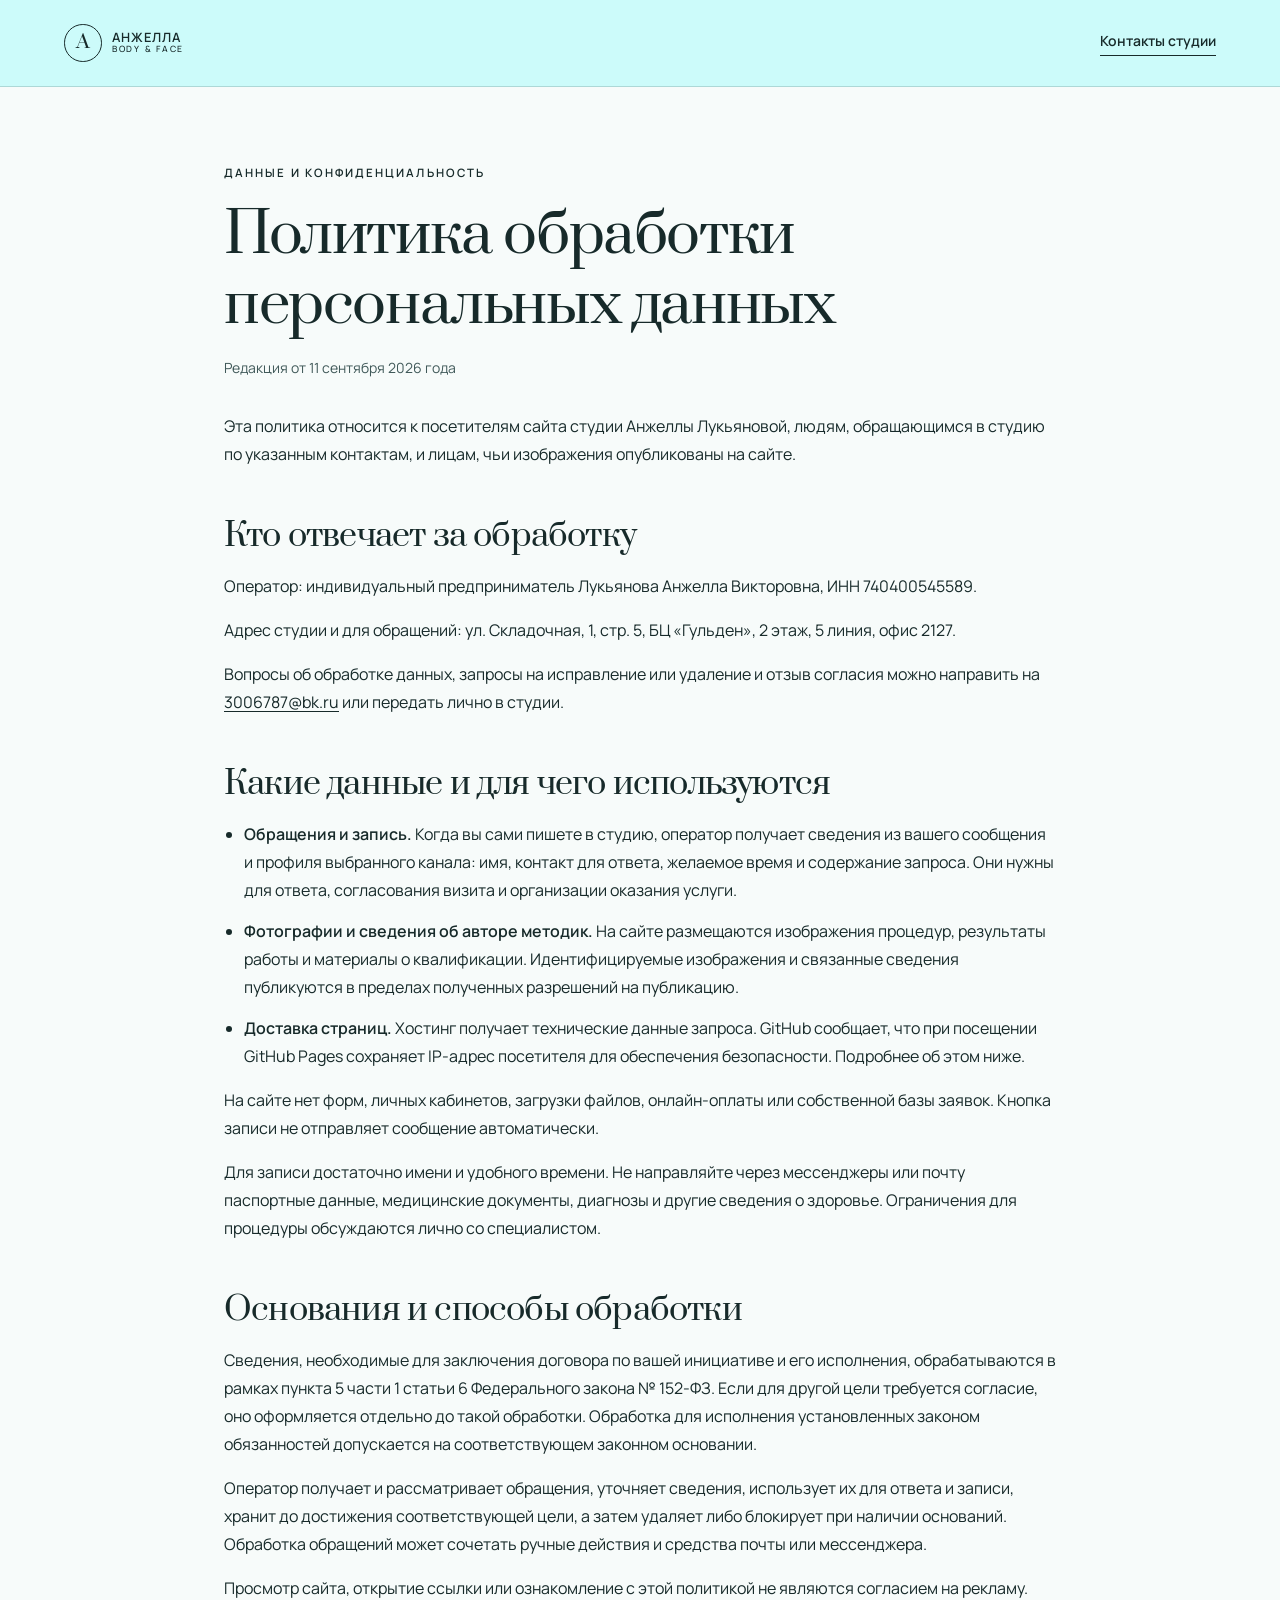
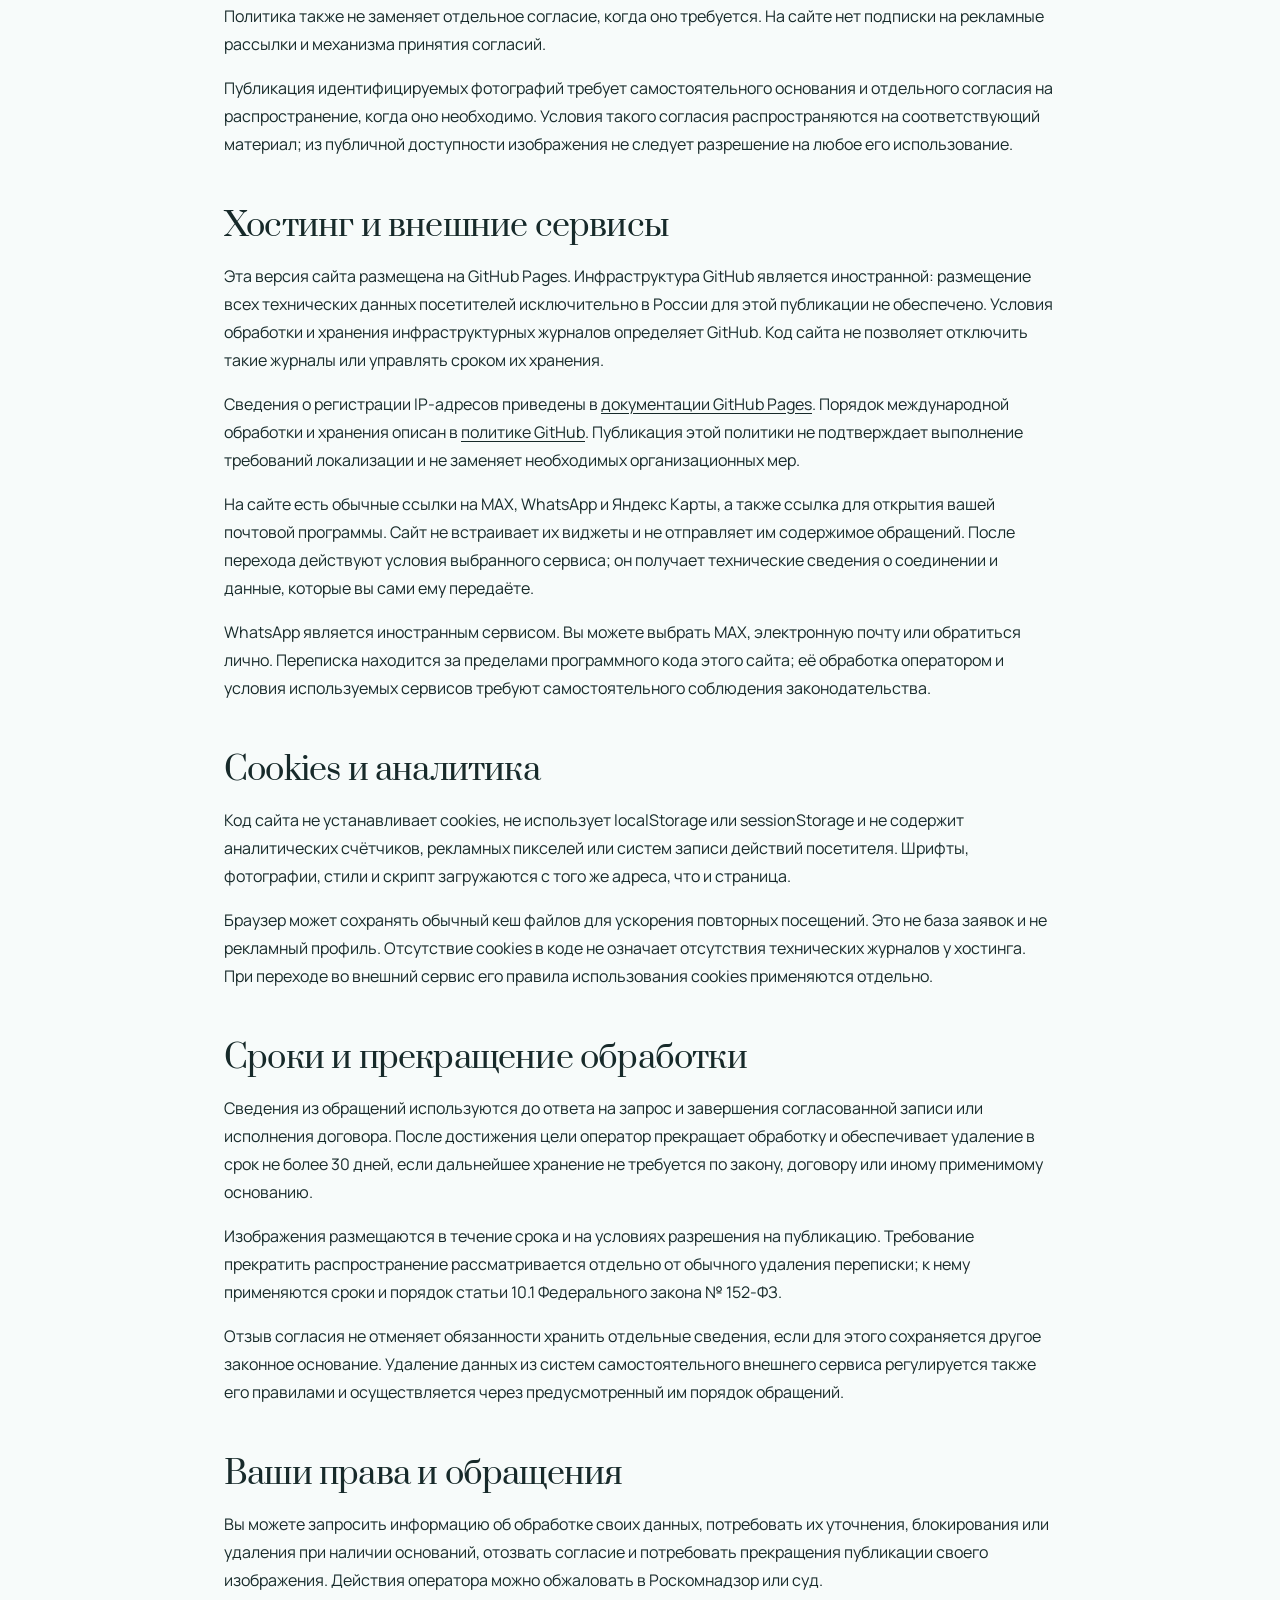
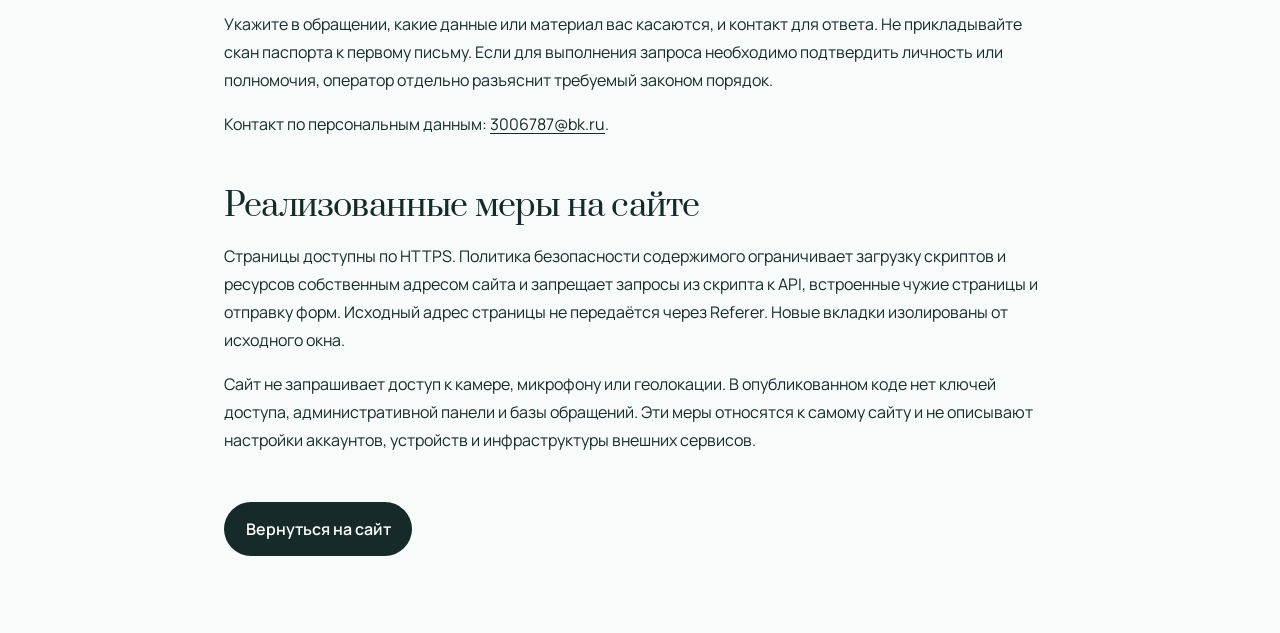
==== privacy.html @ 259fd257 "Add MAX booking, privacy policy, CSP and local WOFF2 fonts" ====
<!doctype html>
<html lang="ru">
<head>
  <meta charset="utf-8">
  <meta http-equiv="Content-Security-Policy" content="default-src 'none'; script-src 'none'; style-src 'self'; img-src 'self'; font-src 'self'; connect-src 'none'; frame-src 'none'; object-src 'none'; base-uri 'none'; form-action 'none'; worker-src 'none'; manifest-src 'none'; upgrade-insecure-requests">
  <meta name="referrer" content="no-referrer">
  <meta http-equiv="x-dns-prefetch-control" content="off">
  <meta name="viewport" content="width=device-width, initial-scale=1">
  <meta name="description" content="Политика обработки персональных данных посетителей сайта студии Анжеллы Лукьяновой: обращения, внешние сервисы и права посетителей.">
  <meta name="theme-color" content="#CCFBFA">
  <title>Политика обработки персональных данных | Анжелла Лукьянова</title>
  <link rel="stylesheet" href="assets/styles.css?v=20260911-privacy">
</head>
<body class="legal-page">
  <a class="skip-link" href="#privacy-content">Перейти к содержанию</a>
  <header class="legal-header">
    <a class="brand" href="index.html" aria-label="На главную страницу студии"><span class="brand-mark">A</span><span class="brand-copy">Анжелла<br><small>body &amp; face</small></span></a>
    <a class="text-link" href="index.html#contacts">Контакты студии</a>
  </header>
  <main class="legal-main" id="privacy-content">
    <p class="eyebrow">Данные и конфиденциальность</p>
    <h1>Политика обработки персональных данных</h1>
    <p class="legal-date">Редакция от 11 сентября 2026 года</p>
    <p>Эта политика относится к посетителям сайта студии Анжеллы Лукьяновой, людям, обращающимся в студию по указанным контактам, и лицам, чьи изображения опубликованы на сайте.</p>

    <section aria-labelledby="operator-title">
      <h2 id="operator-title">Кто отвечает за обработку</h2>
      <p>Оператор: индивидуальный предприниматель Лукьянова Анжелла Викторовна, ИНН 740400545589.</p>
      <p>Адрес студии и для обращений: ул. Складочная, 1, стр. 5, БЦ «Гульден», 2 этаж, 5 линия, офис 2127.</p>
      <p>Вопросы об обработке данных, запросы на исправление или удаление и отзыв согласия можно направить на <a href="mailto:3006787@bk.ru">3006787@bk.ru</a> или передать лично в студии.</p>
    </section>

    <section aria-labelledby="data-title">
      <h2 id="data-title">Какие данные и для чего используются</h2>
      <ul>
        <li><strong>Обращения и запись.</strong> Когда вы сами пишете в студию, оператор получает сведения из вашего сообщения и профиля выбранного канала: имя, контакт для ответа, желаемое время и содержание запроса. Они нужны для ответа, согласования визита и организации оказания услуги.</li>
        <li><strong>Фотографии и сведения об авторе методик.</strong> На сайте размещаются изображения процедур, результаты работы и материалы о квалификации. Идентифицируемые изображения и связанные сведения публикуются в пределах полученных разрешений на публикацию.</li>
        <li><strong>Доставка страниц.</strong> Хостинг получает технические данные запроса. GitHub сообщает, что при посещении GitHub Pages сохраняет IP-адрес посетителя для обеспечения безопасности. Подробнее об этом ниже.</li>
      </ul>
      <p>На сайте нет форм, личных кабинетов, загрузки файлов, онлайн-оплаты или собственной базы заявок. Кнопка записи не отправляет сообщение автоматически.</p>
      <p>Для записи достаточно имени и удобного времени. Не направляйте через мессенджеры или почту паспортные данные, медицинские документы, диагнозы и другие сведения о здоровье. Ограничения для процедуры обсуждаются лично со специалистом.</p>
    </section>

    <section aria-labelledby="grounds-title">
      <h2 id="grounds-title">Основания и способы обработки</h2>
      <p>Сведения, необходимые для заключения договора по вашей инициативе и его исполнения, обрабатываются в рамках пункта 5 части 1 статьи 6 Федерального закона № 152-ФЗ. Если для другой цели требуется согласие, оно оформляется отдельно до такой обработки. Обработка для исполнения установленных законом обязанностей допускается на соответствующем законном основании.</p>
      <p>Оператор получает и рассматривает обращения, уточняет сведения, использует их для ответа и записи, хранит до достижения соответствующей цели, а затем удаляет либо блокирует при наличии оснований. Обработка обращений может сочетать ручные действия и средства почты или мессенджера.</p>
      <p>Просмотр сайта, открытие ссылки или ознакомление с этой политикой не являются согласием на рекламу. Политика также не заменяет отдельное согласие, когда оно требуется. На сайте нет подписки на рекламные рассылки и механизма принятия согласий.</p>
      <p>Публикация идентифицируемых фотографий требует самостоятельного основания и отдельного согласия на распространение, когда оно необходимо. Условия такого согласия распространяются на соответствующий материал; из публичной доступности изображения не следует разрешение на любое его использование.</p>
    </section>

    <section aria-labelledby="external-title">
      <h2 id="external-title">Хостинг и внешние сервисы</h2>
      <p>Эта версия сайта размещена на GitHub Pages. Инфраструктура GitHub является иностранной: размещение всех технических данных посетителей исключительно в России для этой публикации не обеспечено. Условия обработки и хранения инфраструктурных журналов определяет GitHub. Код сайта не позволяет отключить такие журналы или управлять сроком их хранения.</p>
      <p>Сведения о регистрации IP-адресов приведены в <a href="https://docs.github.com/en/pages/getting-started-with-github-pages/what-is-github-pages#data-collection" target="_blank" rel="noopener noreferrer">документации GitHub Pages</a>. Порядок международной обработки и хранения описан в <a href="https://docs.github.com/en/site-policy/privacy-policies/github-general-privacy-statement" target="_blank" rel="noopener noreferrer">политике GitHub</a>. Публикация этой политики не подтверждает выполнение требований локализации и не заменяет необходимых организационных мер.</p>
      <p>На сайте есть обычные ссылки на MAX, WhatsApp и Яндекс Карты, а также ссылка для открытия вашей почтовой программы. Сайт не встраивает их виджеты и не отправляет им содержимое обращений. После перехода действуют условия выбранного сервиса; он получает технические сведения о соединении и данные, которые вы сами ему передаёте.</p>
      <p>WhatsApp является иностранным сервисом. Вы можете выбрать MAX, электронную почту или обратиться лично. Переписка находится за пределами программного кода этого сайта; её обработка оператором и условия используемых сервисов требуют самостоятельного соблюдения законодательства.</p>
    </section>

    <section aria-labelledby="cookies-title">
      <h2 id="cookies-title">Cookies и аналитика</h2>
      <p>Код сайта не устанавливает cookies, не использует localStorage или sessionStorage и не содержит аналитических счётчиков, рекламных пикселей или систем записи действий посетителя. Шрифты, фотографии, стили и скрипт загружаются с того же адреса, что и страница.</p>
      <p>Браузер может сохранять обычный кеш файлов для ускорения повторных посещений. Это не база заявок и не рекламный профиль. Отсутствие cookies в коде не означает отсутствия технических журналов у хостинга. При переходе во внешний сервис его правила использования cookies применяются отдельно.</p>
    </section>

    <section aria-labelledby="retention-title">
      <h2 id="retention-title">Сроки и прекращение обработки</h2>
      <p>Сведения из обращений используются до ответа на запрос и завершения согласованной записи или исполнения договора. После достижения цели оператор прекращает обработку и обеспечивает удаление в срок не более 30 дней, если дальнейшее хранение не требуется по закону, договору или иному применимому основанию.</p>
      <p>Изображения размещаются в течение срока и на условиях разрешения на публикацию. Требование прекратить распространение рассматривается отдельно от обычного удаления переписки; к нему применяются сроки и порядок статьи 10.1 Федерального закона № 152-ФЗ.</p>
      <p>Отзыв согласия не отменяет обязанности хранить отдельные сведения, если для этого сохраняется другое законное основание. Удаление данных из систем самостоятельного внешнего сервиса регулируется также его правилами и осуществляется через предусмотренный им порядок обращений.</p>
    </section>

    <section aria-labelledby="rights-title">
      <h2 id="rights-title">Ваши права и обращения</h2>
      <p>Вы можете запросить информацию об обработке своих данных, потребовать их уточнения, блокирования или удаления при наличии оснований, отозвать согласие и потребовать прекращения публикации своего изображения. Действия оператора можно обжаловать в Роскомнадзор или суд.</p>
      <p>Укажите в обращении, какие данные или материал вас касаются, и контакт для ответа. Не прикладывайте скан паспорта к первому письму. Если для выполнения запроса необходимо подтвердить личность или полномочия, оператор отдельно разъяснит требуемый законом порядок.</p>
      <p>Контакт по персональным данным: <a href="mailto:3006787@bk.ru">3006787@bk.ru</a>.</p>
    </section>

    <section aria-labelledby="security-title">
      <h2 id="security-title">Реализованные меры на сайте</h2>
      <p>Страницы доступны по HTTPS. Политика безопасности содержимого ограничивает загрузку скриптов и ресурсов собственным адресом сайта и запрещает запросы из скрипта к API, встроенные чужие страницы и отправку форм. Исходный адрес страницы не передаётся через Referer. Новые вкладки изолированы от исходного окна.</p>
      <p>Сайт не запрашивает доступ к камере, микрофону или геолокации. В опубликованном коде нет ключей доступа, административной панели и базы обращений. Эти меры относятся к самому сайту и не описывают настройки аккаунтов, устройств и инфраструктуры внешних сервисов.</p>
    </section>

    <nav class="legal-back" aria-label="Возврат на сайт"><a class="button button-dark" href="index.html">Вернуться на сайт</a></nav>
  </main>
</body>
</html>
---- assets/styles.css ----
@font-face{font-family:"Prata";src:url("prata-regular.woff2") format("woff2");font-style:normal;font-weight:400;font-display:swap}
@font-face{font-family:"Manrope";src:url("manrope-regular.woff2") format("woff2");font-style:normal;font-weight:400;font-display:swap}
@font-face{font-family:"Manrope";src:url("manrope-medium.woff2") format("woff2");font-style:normal;font-weight:500;font-display:swap}
@font-face{font-family:"Manrope";src:url("manrope-semibold.woff2") format("woff2");font-style:normal;font-weight:600;font-display:swap}
:root{--coral:#f29191;--blush:#f7adad;--aqua:#b1e5e6;--ice:#ccfbfa;--ink:#172a2a;--paper:#f7fbfa;--white:#fff;--line:rgba(23,42,42,.17);--serif:"Prata",Georgia,serif;--sans:"Manrope",Arial,sans-serif}
*{box-sizing:border-box}
html{scroll-behavior:smooth}
body{margin:0;background:var(--paper);color:var(--ink);font-family:var(--sans);font-size:16px;line-height:1.55;overflow-x:hidden}
a{color:inherit;text-decoration:none}
button{font:inherit;color:inherit}
img{display:block;max-width:100%}
.skip-link{position:fixed;left:1rem;top:-4rem;background:var(--ink);color:#fff;padding:.75rem 1rem;z-index:1000}.skip-link:focus{top:1rem}
.site-header{position:absolute;z-index:10;top:0;left:0;width:100%;display:grid;grid-template-columns:1fr auto 1fr;align-items:center;padding:1.4rem clamp(1.25rem,4vw,4.5rem);border-bottom:1px solid rgba(23,42,42,.2)}
.brand{display:flex;align-items:center;gap:.65rem;width:max-content}.brand-mark{display:grid;place-items:center;width:2.35rem;height:2.35rem;border:1px solid currentColor;border-radius:50%;font-family:var(--serif);font-size:1.2rem}.brand-copy{font-weight:600;line-height:.8;text-transform:uppercase;letter-spacing:.08em;font-size:.8rem}.brand-copy small{font-size:.54rem;font-weight:500;letter-spacing:.2em}.desktop-nav{display:flex;gap:2rem;font-size:.8rem;font-weight:600;text-transform:uppercase;letter-spacing:.06em}.desktop-nav a{position:relative}.desktop-nav a:after{content:"";position:absolute;left:0;bottom:-.2rem;width:100%;height:1px;background:currentColor;transform:scaleX(0);transform-origin:right;transition:transform .25s ease}.desktop-nav a:hover:after{transform:scaleX(1);transform-origin:left}.header-cta{justify-self:end;border:1px solid var(--ink);border-radius:999px;padding:.7rem 1.15rem;font-size:.8rem;font-weight:600;text-transform:uppercase;letter-spacing:.05em;transition:.25s}.header-cta:hover{background:var(--ink);color:#fff}
.hero{min-height:100svh;display:grid;grid-template-columns:minmax(0,1.08fr) minmax(360px,.92fr);background:var(--ice);padding-top:5.2rem}.hero-copy{padding:clamp(4.5rem,9vw,9rem) clamp(1.5rem,6vw,7rem) 3rem;display:flex;flex-direction:column;justify-content:center}.eyebrow,.section-number{text-transform:uppercase;letter-spacing:.18em;font-size:.72rem;font-weight:600;margin:0 0 1.7rem}.hero h1,.section-head h2,.manifesto h2,.about h2,.visit h2,.values h2,.faq h2,.contact h2{font-family:var(--serif);font-weight:400;letter-spacing:-.055em;line-height:.93;margin:0}.hero h1{font-size:clamp(4rem,7.7vw,8.6rem)}em{font-style:italic;color:#ba5d60}.hero-lead{max-width:43rem;font-size:clamp(1rem,1.5vw,1.25rem);margin:2.1rem 0;color:rgba(23,42,42,.78)}.hero-actions{display:flex;align-items:center;gap:1.6rem;flex-wrap:wrap}.button{display:inline-flex;align-items:center;justify-content:space-between;gap:2rem;border:0;border-radius:999px;padding:1rem 1.35rem;cursor:pointer;font-weight:600}.button-dark{background:var(--ink);color:#fff}.button span{font-size:1.2rem}.text-link{border-bottom:1px solid currentColor;padding-bottom:.2rem;font-size:.9rem;font-weight:600}.hero-stats{display:flex;gap:clamp(1.5rem,4vw,4rem);margin:clamp(3rem,8vh,6rem) 0 0}.hero-stats div{display:grid;grid-template-columns:auto auto;align-items:start;gap:.6rem}.hero-stats dt{font-family:var(--serif);font-size:2rem;line-height:1}.hero-stats dd{margin:0;font-size:.66rem;line-height:1.35;text-transform:uppercase;letter-spacing:.08em}.hero-visual{position:relative;min-height:700px;overflow:hidden;background:var(--blush)}.hero-visual:after{content:"";position:absolute;inset:0;background:linear-gradient(180deg,transparent 55%,rgba(23,42,42,.28));pointer-events:none}.hero-visual img{width:100%;height:100%;object-fit:cover}.hero-badge{position:absolute;z-index:2;top:8rem;right:2rem;width:8.7rem;height:8.7rem;background:var(--coral);border-radius:50%;display:grid;place-content:center;text-align:center;transform:rotate(8deg)}.hero-badge span{font-family:var(--serif);font-size:1.35rem}.hero-badge small{font-size:.56rem;text-transform:uppercase;letter-spacing:.08em}.image-note{position:absolute;z-index:2;bottom:2rem;left:2rem;color:#fff;text-transform:uppercase;letter-spacing:.16em;font-size:.68rem;margin:0}
.section-pad{padding:clamp(5rem,10vw,10rem) clamp(1.25rem,5vw,5.5rem)}.manifesto{display:grid;grid-template-columns:1fr 2fr;background:var(--coral);min-height:64vh;align-items:center}.manifesto>div{max-width:65rem}.manifesto h2,.section-head h2,.about h2,.visit h2,.values h2,.faq h2,.contact h2{font-size:clamp(3rem,6vw,7rem)}.manifesto h2 span{color:var(--ice)}.manifesto>div>p{font-size:clamp(1.05rem,1.7vw,1.35rem);max-width:44rem;margin:2.5rem 0 0}
.programs{background:#fff}.section-head{display:grid;grid-template-columns:1.2fr .8fr;gap:3rem;align-items:end}.section-head em{color:#26878a}.section-intro{max-width:30rem;font-size:1.05rem;margin:0 0 .5rem}.program-tabs{display:flex;gap:.4rem;margin:4rem 0 2rem;border-bottom:1px solid var(--line);overflow-x:auto}.tab{flex:1;min-width:max-content;background:none;border:0;border-bottom:3px solid transparent;padding:1rem .8rem;text-align:left;cursor:pointer;font-weight:600;opacity:.48}.tab span{float:right;margin-left:1rem;font-size:.75rem}.tab.is-active{opacity:1;border-color:var(--ink)}.program-grid{display:grid;grid-template-columns:repeat(2,minmax(0,1fr));gap:1rem}.program-card{min-height:33rem;padding:2rem;border-radius:1.8rem;display:flex;flex-direction:column;transition:transform .3s ease,opacity .3s ease}.program-card:hover{transform:translateY(-5px)}.program-card[hidden]{display:none}.program-card.coral{background:var(--coral)}.program-card.blush{background:var(--blush)}.program-card.aqua{background:var(--aqua)}.program-card.ice{background:var(--ice)}.card-top{display:flex;justify-content:space-between;font-size:.69rem;text-transform:uppercase;letter-spacing:.12em}.program-card h3{font-family:var(--serif);font-size:clamp(2.2rem,4vw,4.3rem);font-weight:400;line-height:1;margin:3rem 0 1.2rem;max-width:15ch}.program-card>p{font-size:1rem;max-width:39rem}.program-card ul{display:flex;flex-wrap:wrap;gap:.5rem;list-style:none;padding:0;margin:1.5rem 0}.program-card li{border:1px solid currentColor;border-radius:999px;padding:.42rem .7rem;font-size:.75rem}.price-row{margin-top:auto;padding-top:2rem;border-top:1px solid var(--line);display:flex;justify-content:space-between;align-items:center}.price-row strong{font-family:var(--serif);font-size:1.6rem;font-weight:400}.price-row a{font-weight:600;border-bottom:1px solid currentColor;padding-bottom:.15rem}
.about{display:grid;grid-template-columns:1fr 1fr;gap:8vw;background:var(--ice)}.about-title{position:sticky;top:3rem;align-self:start}.about-title em{color:#26878a}.role{max-width:25rem;text-transform:uppercase;letter-spacing:.12em;font-size:.72rem;margin-top:2rem}.about-story{padding-top:5rem}.story-lead{font-family:var(--serif);font-size:clamp(1.65rem,3vw,3.4rem);line-height:1.15;margin:0 0 3rem;color:#ba5d60}.about-story>p:not(.story-lead){font-size:1.1rem;max-width:43rem}.credentials{display:grid;grid-template-columns:1fr 1fr;margin-top:3rem;border-top:1px solid var(--line)}.credentials span{padding:1rem .5rem 1rem 0;border-bottom:1px solid var(--line);font-size:.78rem;text-transform:uppercase;letter-spacing:.05em}
.visit{background:#fff}.steps{display:grid;grid-template-columns:repeat(3,1fr);list-style:none;padding:0;margin:5rem 0 0;border-top:1px solid var(--line)}.steps li{padding:2rem 2rem 4rem 0;border-right:1px solid var(--line)}.steps li+li{padding-left:2rem}.steps li:last-child{border:0}.steps span{font-family:var(--serif);color:#ba5d60}.steps h3{font-family:var(--serif);font-size:2rem;font-weight:400;margin:3rem 0 1rem}.steps p{max-width:23rem}
.values{display:grid;grid-template-columns:1.2fr .8fr;background:var(--ink);color:#fff;gap:7vw}.values-panel em{color:var(--coral)}.values-panel>p:last-child{font-size:1.1rem;max-width:43rem;margin-top:2rem;color:rgba(255,255,255,.76)}.values-list{border-top:1px solid rgba(255,255,255,.2)}.values-list div{display:grid;grid-template-columns:3rem 1fr;padding:1.5rem 0;border-bottom:1px solid rgba(255,255,255,.2)}.values-list span{color:var(--aqua);font-family:var(--serif)}.values-list p{margin:0;font-size:1rem}
.faq{display:grid;grid-template-columns:.8fr 1.2fr;gap:8vw;background:var(--aqua)}.faq-heading em{color:#26878a}.accordion{border-top:1px solid var(--line)}details{border-bottom:1px solid var(--line)}summary{list-style:none;display:flex;justify-content:space-between;gap:1rem;padding:1.6rem 0;cursor:pointer;font-size:1.05rem;font-weight:600}summary::-webkit-details-marker{display:none}summary span{font-size:1.5rem;transition:transform .25s}details[open] summary span{transform:rotate(45deg)}details p{max-width:42rem;margin:0 0 1.7rem;color:rgba(23,42,42,.75)}
.contact{display:grid;grid-template-columns:1.1fr .9fr;gap:8vw;background:var(--coral);align-items:end;min-height:70vh}.contact h2 em{color:var(--ice)}.contact-copy>p:last-child{max-width:32rem;margin-top:2rem}.contact-actions{display:grid;gap:.7rem}.contact-button{width:100%;display:flex;justify-content:space-between;background:transparent;border:1px solid var(--ink);border-radius:999px;padding:1.2rem 1.4rem;cursor:pointer;font-weight:600;text-transform:uppercase;letter-spacing:.08em;transition:.2s}.contact-button:hover{background:var(--ink);color:#fff}.contact-actions>p{text-align:center;font-size:.7rem;text-transform:uppercase;letter-spacing:.1em}
footer{display:grid;grid-template-columns:1fr 2fr auto;gap:2rem;align-items:end;padding:3rem clamp(1.25rem,5vw,5.5rem);background:var(--paper)}footer>p{font-size:.7rem;max-width:32rem;margin:0;text-transform:uppercase;letter-spacing:.05em}footer>a{font-size:.75rem;font-weight:600;text-transform:uppercase}
dialog{width:min(33rem,calc(100% - 2rem));border:0;border-radius:1.5rem;padding:2.5rem;background:var(--ice);color:var(--ink);box-shadow:0 2rem 6rem rgba(23,42,42,.25)}dialog::backdrop{background:rgba(23,42,42,.6);backdrop-filter:blur(5px)}dialog h2{font-family:var(--serif);font-size:2.2rem;font-weight:400;line-height:1.05;margin:0 0 1.2rem}.dialog-close{position:absolute;right:1rem;top:1rem;width:2rem;height:2rem;border:0;border-radius:50%;background:rgba(23,42,42,.09);cursor:pointer}.dialog-ok{margin-top:1rem}
.reveal{opacity:0;transform:translateY(18px);transition:opacity .7s ease,transform .7s ease}.reveal.is-visible{opacity:1;transform:none}
@media(max-width:900px){.site-header{grid-template-columns:1fr auto}.desktop-nav{display:none}.hero{grid-template-columns:1fr;padding-top:5rem}.hero-copy{min-height:85svh}.hero-visual{min-height:75svh}.manifesto,.section-head,.about,.values,.faq,.contact{grid-template-columns:1fr}.manifesto{gap:3rem}.about-title{position:static}.about-story{padding-top:0}.program-grid{grid-template-columns:1fr}.steps{grid-template-columns:1fr}.steps li,.steps li+li{padding:1.5rem 0 2.5rem;border-right:0;border-bottom:1px solid var(--line)}footer{grid-template-columns:1fr;align-items:start}.footer-brand{margin-bottom:2rem}}
@media(max-width:560px){.site-header{padding:1rem 1.1rem}.header-cta{padding:.6rem .8rem;font-size:.7rem}.hero-copy{padding:5rem 1.15rem 2.5rem}.hero h1{font-size:clamp(3.5rem,18vw,5.2rem)}.hero-stats{gap:1rem;justify-content:space-between}.hero-stats div{grid-template-columns:1fr;gap:.3rem}.hero-visual{min-height:32rem}.hero-badge{top:2rem;right:1rem;width:7.3rem;height:7.3rem}.section-pad{padding:5.5rem 1.15rem}.manifesto h2,.section-head h2,.about h2,.visit h2,.values h2,.faq h2,.contact h2{font-size:clamp(3rem,16vw,4.8rem)}.program-card{min-height:31rem;padding:1.35rem}.program-tabs{margin-top:3rem}.about-story{padding-top:0}.credentials{grid-template-columns:1fr}.contact{min-height:auto}.hero-actions{align-items:flex-start;flex-direction:column}.price-row strong{font-size:1.35rem}dialog{padding:2rem 1.4rem}}
@media(prefers-reduced-motion:reduce){html{scroll-behavior:auto}.reveal{opacity:1;transform:none;transition:none}.program-card{transition:none}}

.hero-placeholder{display:grid;place-items:center;padding:2rem}.hero-placeholder:after{display:none}.hero-placeholder p{margin:0;text-align:center;font-size:clamp(1.1rem,2vw,1.6rem);line-height:1.4}
.contact-actions>.contact-privacy{font-size:.875rem;line-height:1.6;text-align:left;margin:.5rem 0 0}.contact-privacy a,.privacy-link{display:inline;text-decoration:underline;text-underline-offset:.2em}.privacy-link{display:inline-block;margin-top:1rem;font-size:.875rem;line-height:1.5}.service-book-alternative{display:block;text-align:center;text-decoration:underline;text-underline-offset:.2em;margin-top:1rem;font-size:.875rem}.legal-header{display:flex;align-items:center;justify-content:space-between;gap:1.5rem;padding:1.5rem clamp(1.25rem,5vw,5.5rem);background:var(--ice);border-bottom:1px solid var(--line)}.legal-header .text-link{font-size:.875rem}.legal-main{max-width:58rem;margin:0 auto;padding:clamp(3rem,6vw,6rem) clamp(1.25rem,4vw,3rem);font-size:1rem;line-height:1.75}.legal-main h1,.legal-main h2{font-family:var(--serif);font-weight:400;letter-spacing:-.025em;line-height:1.25}.legal-main h1{font-size:clamp(2rem,5vw,3.5rem);margin:0 0 1rem;overflow-wrap:break-word}.legal-main h2{font-size:clamp(1.5rem,3vw,2rem);margin:0 0 1rem}.legal-main section{margin-top:3rem}.legal-main p{margin:0 0 1rem}.legal-main .legal-date{font-size:.875rem;margin-bottom:2rem;color:#405959}.legal-main a:not(.button){text-decoration:underline;text-underline-offset:.2em;overflow-wrap:anywhere}.legal-main ul{padding-left:1.25rem}.legal-main li{margin-bottom:.8rem}.legal-back{margin-top:3rem}.legal-main .button{line-height:1.4}:focus-visible{outline:3px solid #172a2a;outline-offset:4px}.button-dark:focus-visible,.contact-button-primary:focus-visible{outline-color:#26878a}
.hero-offer{align-self:flex-start;max-width:100%;margin:0 0 1.5rem;padding:.65rem 1rem;border-radius:999px;background:var(--coral);font-size:1rem;font-weight:600}.hero-offer:hover{text-decoration:underline;text-underline-offset:.2em}
.offers{margin-top:3rem;scroll-margin-top:2rem}.offers>h3{font-family:var(--serif);font-size:clamp(1.7rem,2.5vw,2.5rem);font-weight:400;line-height:1.2;margin:0 0 1.5rem}.offers-grid{display:grid;grid-template-columns:repeat(3,minmax(0,1fr));gap:.75rem}.offer{padding:1.5rem;border-radius:1.25rem;background:var(--paper)}.offer-first{background:var(--coral)}.offer>strong{display:block;font-family:var(--serif);font-size:clamp(2.75rem,4.5vw,4.5rem);font-weight:400;line-height:1.1;margin-bottom:1.25rem}.offer h4{font-size:1.1rem;line-height:1.4;margin:0 0 .5rem}.offer p{font-size:1rem;line-height:1.55;margin:0;color:rgba(23,42,42,.85)}
.studio-address{font-style:normal;margin:2rem 0 1.25rem;max-width:35rem}.studio-address p{font-size:1rem;line-height:1.6;margin:.4rem 0}.studio-address p:first-child{font-size:clamp(1.25rem,2vw,1.6rem);font-weight:600}.contact-copy>.contact-hours:last-child{margin:0;font-size:1rem;font-weight:600}.contact-button{gap:1rem;font-size:.875rem;align-items:center;line-height:1.5}.contact-button-primary{background:var(--ink);color:#fff}.contact-button-primary:hover{background:#294444}.contact-email{text-transform:none;letter-spacing:0;font-size:1rem}.contact-actions>p{font-size:.875rem;text-transform:none;letter-spacing:0}.footer-details{max-width:40rem}.footer-details p{font-size:.875rem;line-height:1.65;margin:0}.footer-details .footer-business{margin-bottom:1rem}.preparation-list{padding-left:1.25rem;margin:0 0 2rem;color:rgba(23,42,42,.85)}.preparation-list li{font-size:1rem;line-height:1.65;margin:.65rem 0}.preparation-list li::marker{color:var(--ink)}
@media(max-width:900px){.offers-grid{grid-template-columns:1fr}.offer{display:grid;grid-template-columns:6rem minmax(0,1fr);gap:1.25rem;align-items:start}.offer>strong{margin:0;font-size:3rem}.contact-actions{margin-top:1rem}}
@media(max-width:560px){.offer{grid-template-columns:4.5rem minmax(0,1fr);padding:1.25rem;gap:1rem}.offer>strong{font-size:2.5rem}.contact-button{padding:1rem 1.2rem;letter-spacing:.03em}.contact-email{letter-spacing:0}.hero-offer{border-radius:1rem}}

/* Compact service catalogue */
.program-grid{grid-template-columns:1fr;gap:.65rem}
.service-card{width:100%;display:grid;grid-template-columns:minmax(0,1fr) 10rem 2.8rem;align-items:center;gap:1rem;border:0;border-radius:1.25rem;padding:1.2rem 1.4rem;text-align:left;cursor:pointer;transition:transform .25s ease,filter .25s ease}
.service-card:hover{transform:translateX(.45rem);filter:saturate(1.08)}
.service-card[hidden]{display:none}
.service-card.coral{background:var(--coral)}.service-card.blush{background:var(--blush)}.service-card.aqua{background:var(--aqua)}.service-card.ice{background:var(--ice)}
.service-name{font-family:var(--serif);font-size:clamp(1.25rem,2.5vw,2rem);line-height:1.08}
.service-card strong{font-family:var(--serif);font-size:1.25rem;font-weight:400;text-align:right}.service-arrow{display:grid;place-items:center;width:2.7rem;height:2.7rem;border:1px solid currentColor;border-radius:50%;font-size:1.1rem}

.certificate-strip{display:grid;grid-template-columns:repeat(3,1fr);gap:.6rem;margin-top:2.5rem}.certificate-strip a{overflow:hidden;border-radius:.8rem;background:#fff;aspect-ratio:1.38}.certificate-strip img{width:100%;height:100%;object-fit:cover;transition:transform .3s ease}.certificate-strip a:hover img{transform:scale(1.035)}
.certificate-more{display:flex;align-items:center;justify-content:space-between;gap:1rem;width:100%;margin-top:1rem;padding:.9rem 0;background:transparent;border:0;border-bottom:1px solid var(--line);font-weight:600;cursor:pointer}.certificate-more span{font-size:1.2rem}

.studio-gallery{background:#fff}.studio-gallery .section-head em{color:#26878a}.studio-grid{display:grid;grid-template-columns:minmax(0,1fr) repeat(2,minmax(0,1.13fr));gap:.75rem;margin-top:4rem}.studio-photo{grid-column:1;position:relative;overflow:hidden;border-radius:1.25rem;background:var(--ice);aspect-ratio:4/3;min-height:0}.studio-photo-portrait{grid-row:1/3;aspect-ratio:auto}.studio-photo-portrait:nth-child(3){grid-column:2}.studio-photo-portrait:nth-child(4){grid-column:3}.studio-photo img{position:absolute;inset:0}.studio-photo img,.process-photo img{width:100%;height:100%;object-fit:cover;transition:transform .5s ease,filter .5s ease}.studio-photo:hover img,.process-photo:hover img{transform:scale(1.035);filter:saturate(1.06)}
.process-gallery{margin-top:3rem;padding-top:3rem;border-top:1px solid var(--line)}.process-heading{display:flex;justify-content:space-between;align-items:end;gap:2rem;margin-bottom:2rem}.process-heading h3{font-family:var(--serif);font-size:clamp(2rem,3.5vw,3.5rem);font-weight:400;line-height:1.1;margin:0;letter-spacing:-.035em}.process-heading p{max-width:26rem;margin:0;color:rgba(23,42,42,.76)}.process-grid{display:grid;grid-template-columns:repeat(3,minmax(0,1fr));gap:.75rem}.process-photo{display:block;overflow:hidden;border-radius:1.25rem;aspect-ratio:3/4;background:var(--ice)}

.results{background:var(--blush)}.results .section-head em{color:var(--ice)}.results-grid{display:grid;grid-template-columns:repeat(2,minmax(0,1fr));gap:.8rem;margin-top:4rem}.result-card{margin:0;overflow:hidden;border-radius:1.25rem;background:#fff}.result-card-wide{grid-column:1/-1}.result-card a{display:block;overflow:hidden;background:#fff}.result-card:not(.result-card-wide) a{aspect-ratio:1}.result-card-wide a{aspect-ratio:1.8}.result-card img{width:100%;height:100%;object-fit:contain;transition:transform .4s ease}.result-card:hover img{transform:scale(1.018)}.result-card figcaption{padding:1rem 1.2rem;font-weight:600}.results-note{max-width:46rem;margin:1.5rem 0 0;font-size:.82rem;color:rgba(23,42,42,.72)}

.service-dialog{width:min(42rem,calc(100% - 2rem));max-height:88svh;padding:0;background:#fff;overflow-y:auto}
.service-dialog-copy{padding:3.5rem clamp(1.5rem,5vw,3rem) 2.5rem}.service-dialog-copy h2{font-size:clamp(2.2rem,4.6vw,3.5rem);letter-spacing:-.045em;overflow-wrap:break-word}
.service-dialog-facts{display:flex;justify-content:space-between;align-items:center;gap:1rem;margin:1.5rem 0;padding:1rem 0;border-block:1px solid var(--line)}.service-dialog-facts span{font-size:.72rem;text-transform:uppercase;letter-spacing:.1em}.service-dialog-facts strong{font-family:var(--serif);font-size:1.35rem;font-weight:400}
.service-dialog-copy>p:not(.eyebrow){color:rgba(23,42,42,.76)}.service-dialog-copy ul{padding:0;list-style:none;display:flex;flex-wrap:wrap;gap:.45rem;margin:1.5rem 0 2rem}.service-dialog-copy li{border:1px solid var(--line);border-radius:999px;padding:.45rem .7rem;font-size:.74rem}.service-dialog-close{z-index:2;background:#fff}.service-book{width:100%}

.certificate-dialog{width:min(70rem,calc(100% - 2rem));max-height:88svh;padding:clamp(2rem,5vw,4rem);background:var(--paper);overflow-y:auto}.certificate-dialog h2{font-size:clamp(2.4rem,5vw,5rem);margin-bottom:2.5rem}.certificate-dialog-grid{display:grid;grid-template-columns:repeat(2,minmax(0,1fr));gap:.8rem}.certificate-dialog-grid a{display:grid;place-items:center;min-height:15rem;padding:.5rem;border-radius:1rem;background:#fff;overflow:hidden}.certificate-dialog-grid img{width:100%;height:100%;max-height:27rem;object-fit:contain}

@media(max-width:900px){.studio-grid{grid-template-columns:repeat(2,minmax(0,1fr))}.studio-photo,.studio-photo-portrait:nth-child(3),.studio-photo-portrait:nth-child(4){grid-column:auto;grid-row:auto}.studio-photo-portrait{aspect-ratio:3/4}.process-heading{display:block}.process-heading p{margin-top:1rem}.process-grid{grid-template-columns:repeat(2,minmax(0,1fr))}}
@media(max-width:560px){.certificate-strip{grid-template-columns:1fr 1fr}.certificate-strip a:last-child{grid-column:1/-1}.service-card{grid-template-columns:minmax(0,1fr) auto;gap:.45rem .8rem;padding:1rem}.service-name{font-size:1.25rem}.service-card strong{grid-column:2;grid-row:1;text-align:right;font-size:1.08rem}.service-arrow{display:none}.service-dialog{padding:0}.service-dialog-copy{padding:3.5rem 1.5rem 1.5rem}.studio-grid{margin-top:2.5rem;gap:.5rem}.studio-photo:not(.studio-photo-portrait){grid-column:1/-1}.process-gallery{margin-top:1.5rem;padding-top:2rem}.process-grid{gap:.5rem}.studio-photo,.process-photo{border-radius:.8rem}.results-grid{grid-template-columns:1fr;margin-top:2.5rem}.result-card-wide{grid-column:1}.result-card-wide a{aspect-ratio:1.35}.certificate-dialog{padding:2rem 1rem}.certificate-dialog-grid{grid-template-columns:1fr}.certificate-dialog-grid a{min-height:10rem}}
@media(prefers-reduced-motion:reduce){.studio-photo img,.process-photo img{transition:none}.studio-photo:hover img,.process-photo:hover img{transform:none}}

/* Number-free content groups */
.steps h3{margin-top:0}.values-list div{grid-template-columns:1fr}
@media(prefers-reduced-motion:reduce){.service-card{transition:none}}
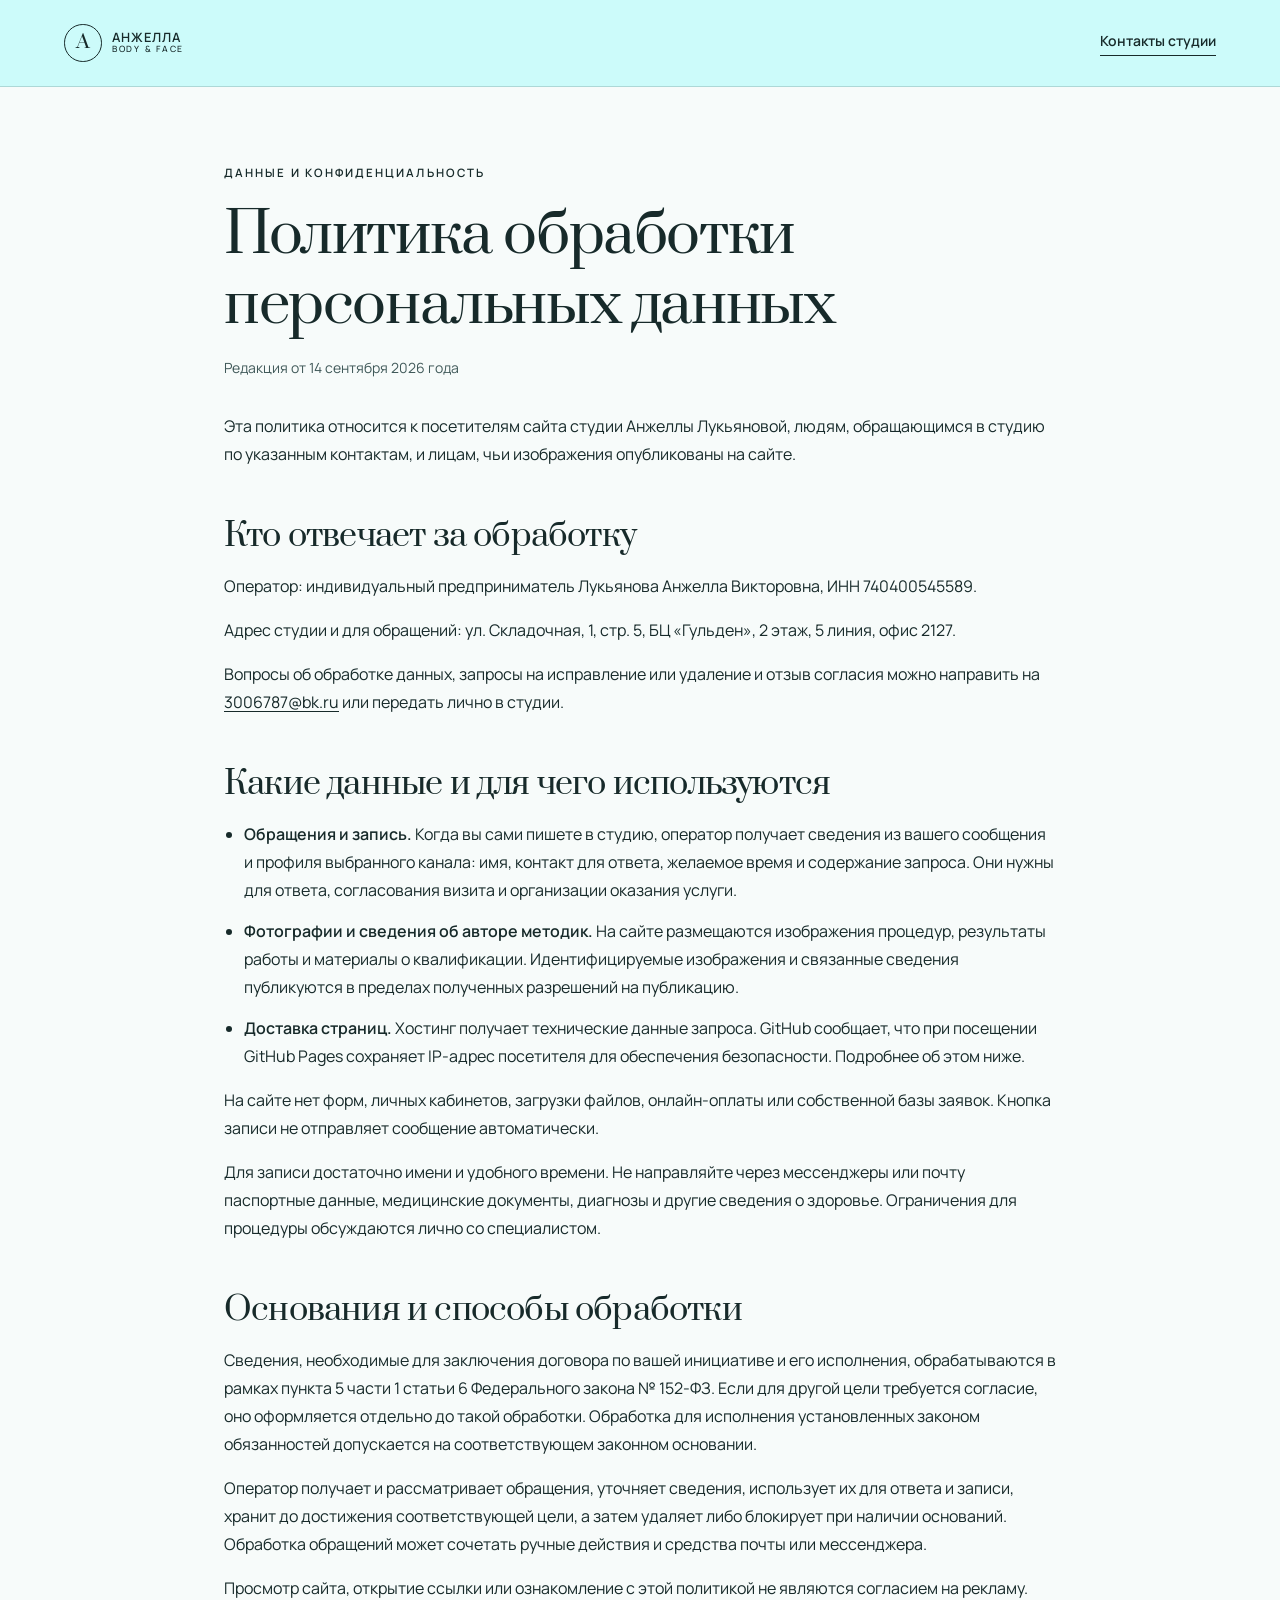
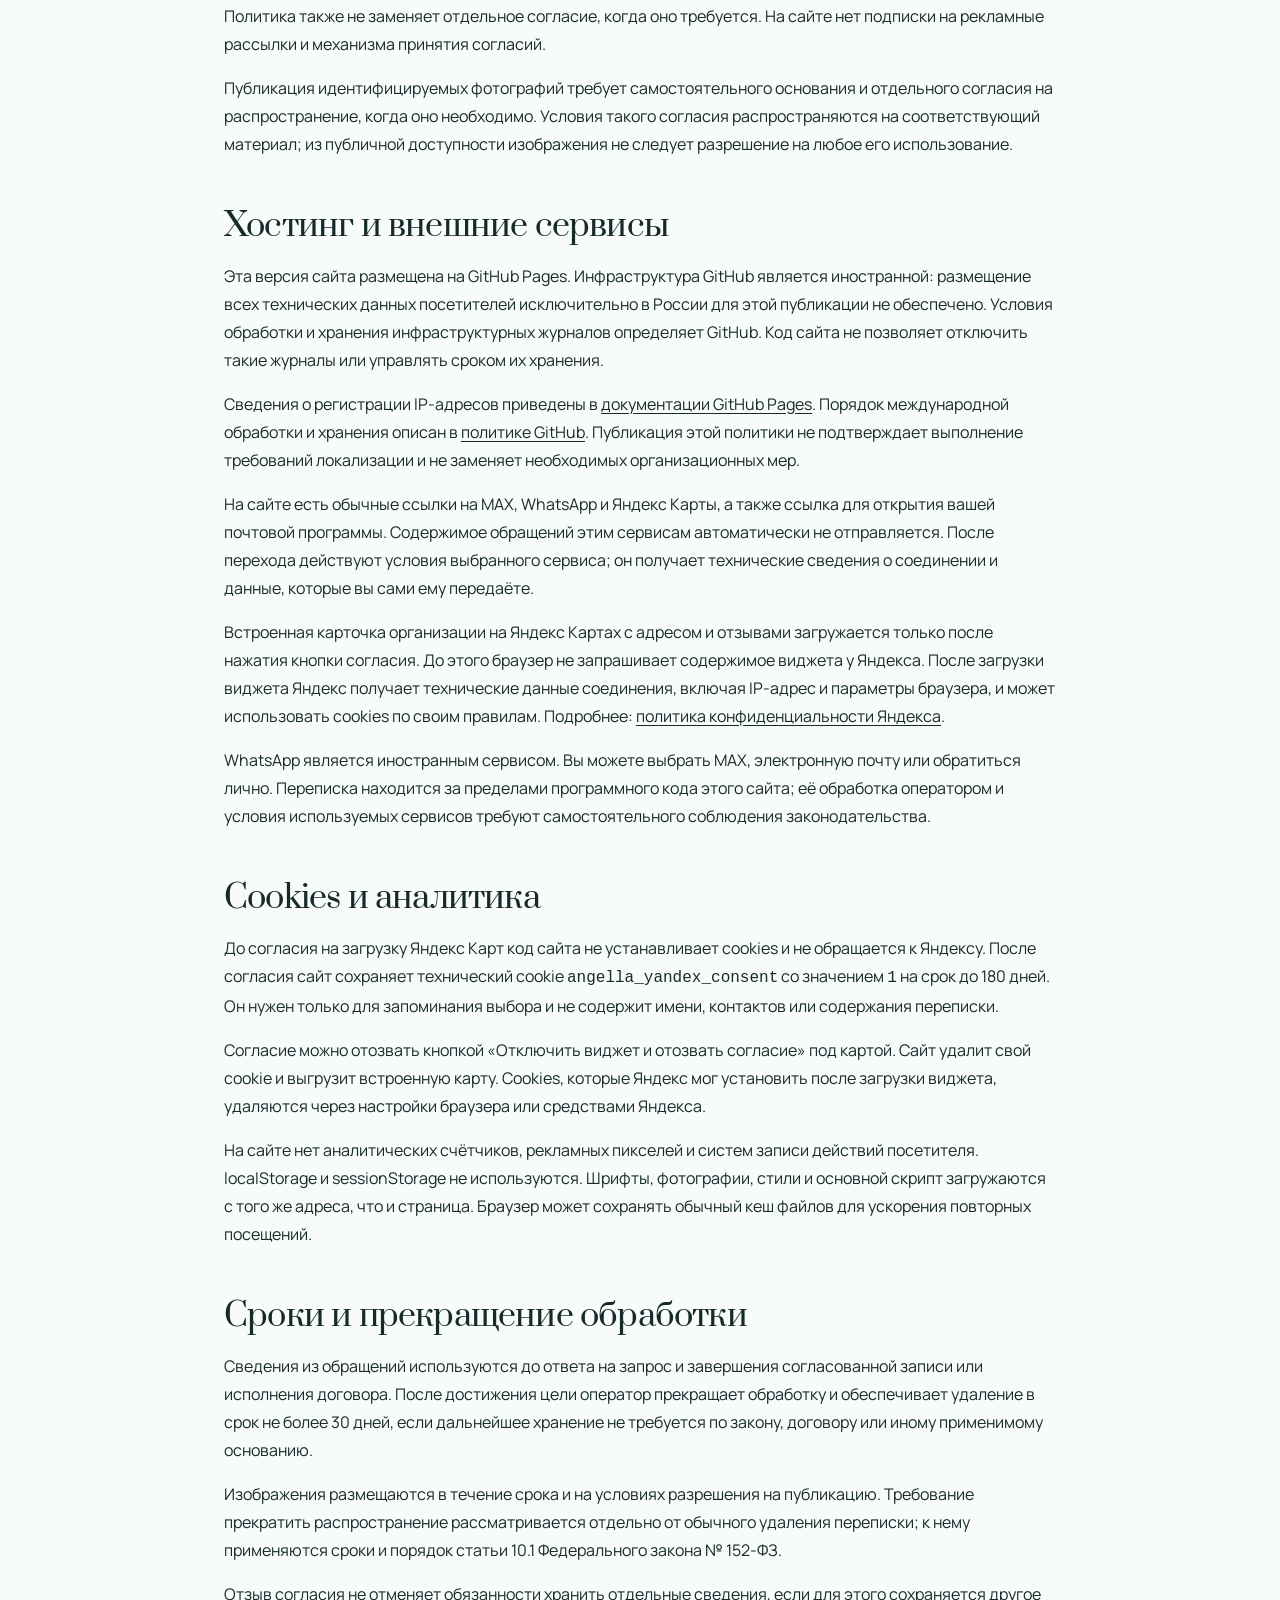
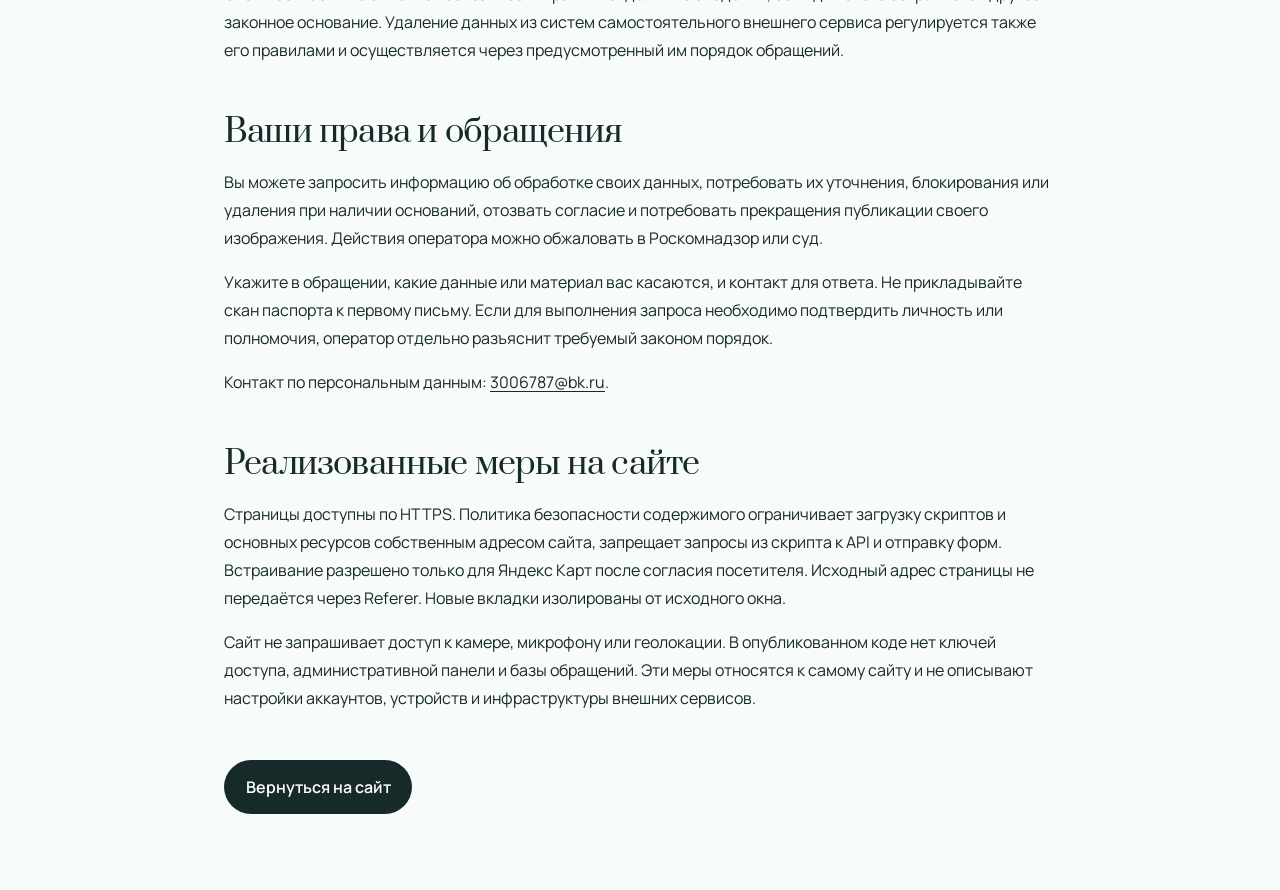
==== commit 4f307b3c: "Add consent-gated Yandex map and polish site" ====
--- a/privacy.html
+++ b/privacy.html
@@ -9,7 +9,8 @@
   <meta name="description" content="Политика обработки персональных данных посетителей сайта студии Анжеллы Лукьяновой: обращения, внешние сервисы и права посетителей.">
   <meta name="theme-color" content="#CCFBFA">
   <title>Политика обработки персональных данных | Анжелла Лукьянова</title>
-  <link rel="stylesheet" href="assets/styles.css?v=20260911-privacy">
+  <link rel="icon" href="assets/favicon.svg" type="image/svg+xml">
+  <link rel="stylesheet" href="assets/styles.css?v=20260914-yandex">
 </head>
 <body class="legal-page">
   <a class="skip-link" href="#privacy-content">Перейти к содержанию</a>
@@ -20,7 +21,7 @@
   <main class="legal-main" id="privacy-content">
     <p class="eyebrow">Данные и конфиденциальность</p>
     <h1>Политика обработки персональных данных</h1>
-    <p class="legal-date">Редакция от 11 сентября 2026 года</p>
+    <p class="legal-date">Редакция от 14 сентября 2026 года</p>
     <p>Эта политика относится к посетителям сайта студии Анжеллы Лукьяновой, людям, обращающимся в студию по указанным контактам, и лицам, чьи изображения опубликованы на сайте.</p>
 
     <section aria-labelledby="operator-title">
@@ -53,14 +54,16 @@
       <h2 id="external-title">Хостинг и внешние сервисы</h2>
       <p>Эта версия сайта размещена на GitHub Pages. Инфраструктура GitHub является иностранной: размещение всех технических данных посетителей исключительно в России для этой публикации не обеспечено. Условия обработки и хранения инфраструктурных журналов определяет GitHub. Код сайта не позволяет отключить такие журналы или управлять сроком их хранения.</p>
       <p>Сведения о регистрации IP-адресов приведены в <a href="https://docs.github.com/en/pages/getting-started-with-github-pages/what-is-github-pages#data-collection" target="_blank" rel="noopener noreferrer">документации GitHub Pages</a>. Порядок международной обработки и хранения описан в <a href="https://docs.github.com/en/site-policy/privacy-policies/github-general-privacy-statement" target="_blank" rel="noopener noreferrer">политике GitHub</a>. Публикация этой политики не подтверждает выполнение требований локализации и не заменяет необходимых организационных мер.</p>
-      <p>На сайте есть обычные ссылки на MAX, WhatsApp и Яндекс Карты, а также ссылка для открытия вашей почтовой программы. Сайт не встраивает их виджеты и не отправляет им содержимое обращений. После перехода действуют условия выбранного сервиса; он получает технические сведения о соединении и данные, которые вы сами ему передаёте.</p>
+      <p>На сайте есть обычные ссылки на MAX, WhatsApp и Яндекс Карты, а также ссылка для открытия вашей почтовой программы. Содержимое обращений этим сервисам автоматически не отправляется. После перехода действуют условия выбранного сервиса; он получает технические сведения о соединении и данные, которые вы сами ему передаёте.</p>
+      <p>Встроенная карточка организации на Яндекс Картах с адресом и отзывами загружается только после нажатия кнопки согласия. До этого браузер не запрашивает содержимое виджета у Яндекса. После загрузки виджета Яндекс получает технические данные соединения, включая IP-адрес и параметры браузера, и может использовать cookies по своим правилам. Подробнее: <a href="https://yandex.ru/legal/confidential/" target="_blank" rel="noopener noreferrer">политика конфиденциальности Яндекса</a>.</p>
       <p>WhatsApp является иностранным сервисом. Вы можете выбрать MAX, электронную почту или обратиться лично. Переписка находится за пределами программного кода этого сайта; её обработка оператором и условия используемых сервисов требуют самостоятельного соблюдения законодательства.</p>
     </section>
 
     <section aria-labelledby="cookies-title">
       <h2 id="cookies-title">Cookies и аналитика</h2>
-      <p>Код сайта не устанавливает cookies, не использует localStorage или sessionStorage и не содержит аналитических счётчиков, рекламных пикселей или систем записи действий посетителя. Шрифты, фотографии, стили и скрипт загружаются с того же адреса, что и страница.</p>
-      <p>Браузер может сохранять обычный кеш файлов для ускорения повторных посещений. Это не база заявок и не рекламный профиль. Отсутствие cookies в коде не означает отсутствия технических журналов у хостинга. При переходе во внешний сервис его правила использования cookies применяются отдельно.</p>
+      <p>До согласия на загрузку Яндекс Карт код сайта не устанавливает cookies и не обращается к Яндексу. После согласия сайт сохраняет технический cookie <code>angella_yandex_consent</code> со значением <code>1</code> на срок до 180 дней. Он нужен только для запоминания выбора и не содержит имени, контактов или содержания переписки.</p>
+      <p>Согласие можно отозвать кнопкой «Отключить виджет и отозвать согласие» под картой. Сайт удалит свой cookie и выгрузит встроенную карту. Cookies, которые Яндекс мог установить после загрузки виджета, удаляются через настройки браузера или средствами Яндекса.</p>
+      <p>На сайте нет аналитических счётчиков, рекламных пикселей и систем записи действий посетителя. localStorage и sessionStorage не используются. Шрифты, фотографии, стили и основной скрипт загружаются с того же адреса, что и страница. Браузер может сохранять обычный кеш файлов для ускорения повторных посещений.</p>
     </section>
 
     <section aria-labelledby="retention-title">
@@ -79,7 +82,7 @@
 
     <section aria-labelledby="security-title">
       <h2 id="security-title">Реализованные меры на сайте</h2>
-      <p>Страницы доступны по HTTPS. Политика безопасности содержимого ограничивает загрузку скриптов и ресурсов собственным адресом сайта и запрещает запросы из скрипта к API, встроенные чужие страницы и отправку форм. Исходный адрес страницы не передаётся через Referer. Новые вкладки изолированы от исходного окна.</p>
+      <p>Страницы доступны по HTTPS. Политика безопасности содержимого ограничивает загрузку скриптов и основных ресурсов собственным адресом сайта, запрещает запросы из скрипта к API и отправку форм. Встраивание разрешено только для Яндекс Карт после согласия посетителя. Исходный адрес страницы не передаётся через Referer. Новые вкладки изолированы от исходного окна.</p>
       <p>Сайт не запрашивает доступ к камере, микрофону или геолокации. В опубликованном коде нет ключей доступа, административной панели и базы обращений. Эти меры относятся к самому сайту и не описывают настройки аккаунтов, устройств и инфраструктуры внешних сервисов.</p>
     </section>
 
--- a/assets/styles.css
+++ b/assets/styles.css
@@ -4,33 +4,34 @@
 @font-face{font-family:"Manrope";src:url("manrope-semibold.woff2") format("woff2");font-style:normal;font-weight:600;font-display:swap}
 :root{--coral:#f29191;--blush:#f7adad;--aqua:#b1e5e6;--ice:#ccfbfa;--ink:#172a2a;--paper:#f7fbfa;--white:#fff;--line:rgba(23,42,42,.17);--serif:"Prata",Georgia,serif;--sans:"Manrope",Arial,sans-serif}
 *{box-sizing:border-box}
-html{scroll-behavior:smooth}
-body{margin:0;background:var(--paper);color:var(--ink);font-family:var(--sans);font-size:16px;line-height:1.55;overflow-x:hidden}
+html{scroll-behavior:smooth;scrollbar-color:var(--coral) var(--paper)}
+body{margin:0;background:var(--paper);color:var(--ink);font-family:var(--sans);font-size:16px;line-height:1.55;overflow-x:hidden}::selection{background:var(--coral);color:var(--ink)}
 a{color:inherit;text-decoration:none}
 button{font:inherit;color:inherit}
 img{display:block;max-width:100%}
 .skip-link{position:fixed;left:1rem;top:-4rem;background:var(--ink);color:#fff;padding:.75rem 1rem;z-index:1000}.skip-link:focus{top:1rem}
 .site-header{position:absolute;z-index:10;top:0;left:0;width:100%;display:grid;grid-template-columns:1fr auto 1fr;align-items:center;padding:1.4rem clamp(1.25rem,4vw,4.5rem);border-bottom:1px solid rgba(23,42,42,.2)}
-.brand{display:flex;align-items:center;gap:.65rem;width:max-content}.brand-mark{display:grid;place-items:center;width:2.35rem;height:2.35rem;border:1px solid currentColor;border-radius:50%;font-family:var(--serif);font-size:1.2rem}.brand-copy{font-weight:600;line-height:.8;text-transform:uppercase;letter-spacing:.08em;font-size:.8rem}.brand-copy small{font-size:.54rem;font-weight:500;letter-spacing:.2em}.desktop-nav{display:flex;gap:2rem;font-size:.8rem;font-weight:600;text-transform:uppercase;letter-spacing:.06em}.desktop-nav a{position:relative}.desktop-nav a:after{content:"";position:absolute;left:0;bottom:-.2rem;width:100%;height:1px;background:currentColor;transform:scaleX(0);transform-origin:right;transition:transform .25s ease}.desktop-nav a:hover:after{transform:scaleX(1);transform-origin:left}.header-cta{justify-self:end;border:1px solid var(--ink);border-radius:999px;padding:.7rem 1.15rem;font-size:.8rem;font-weight:600;text-transform:uppercase;letter-spacing:.05em;transition:.25s}.header-cta:hover{background:var(--ink);color:#fff}
-.hero{min-height:100svh;display:grid;grid-template-columns:minmax(0,1.08fr) minmax(360px,.92fr);background:var(--ice);padding-top:5.2rem}.hero-copy{padding:clamp(4.5rem,9vw,9rem) clamp(1.5rem,6vw,7rem) 3rem;display:flex;flex-direction:column;justify-content:center}.eyebrow,.section-number{text-transform:uppercase;letter-spacing:.18em;font-size:.72rem;font-weight:600;margin:0 0 1.7rem}.hero h1,.section-head h2,.manifesto h2,.about h2,.visit h2,.values h2,.faq h2,.contact h2{font-family:var(--serif);font-weight:400;letter-spacing:-.055em;line-height:.93;margin:0}.hero h1{font-size:clamp(4rem,7.7vw,8.6rem)}em{font-style:italic;color:#ba5d60}.hero-lead{max-width:43rem;font-size:clamp(1rem,1.5vw,1.25rem);margin:2.1rem 0;color:rgba(23,42,42,.78)}.hero-actions{display:flex;align-items:center;gap:1.6rem;flex-wrap:wrap}.button{display:inline-flex;align-items:center;justify-content:space-between;gap:2rem;border:0;border-radius:999px;padding:1rem 1.35rem;cursor:pointer;font-weight:600}.button-dark{background:var(--ink);color:#fff}.button span{font-size:1.2rem}.text-link{border-bottom:1px solid currentColor;padding-bottom:.2rem;font-size:.9rem;font-weight:600}.hero-stats{display:flex;gap:clamp(1.5rem,4vw,4rem);margin:clamp(3rem,8vh,6rem) 0 0}.hero-stats div{display:grid;grid-template-columns:auto auto;align-items:start;gap:.6rem}.hero-stats dt{font-family:var(--serif);font-size:2rem;line-height:1}.hero-stats dd{margin:0;font-size:.66rem;line-height:1.35;text-transform:uppercase;letter-spacing:.08em}.hero-visual{position:relative;min-height:700px;overflow:hidden;background:var(--blush)}.hero-visual:after{content:"";position:absolute;inset:0;background:linear-gradient(180deg,transparent 55%,rgba(23,42,42,.28));pointer-events:none}.hero-visual img{width:100%;height:100%;object-fit:cover}.hero-badge{position:absolute;z-index:2;top:8rem;right:2rem;width:8.7rem;height:8.7rem;background:var(--coral);border-radius:50%;display:grid;place-content:center;text-align:center;transform:rotate(8deg)}.hero-badge span{font-family:var(--serif);font-size:1.35rem}.hero-badge small{font-size:.56rem;text-transform:uppercase;letter-spacing:.08em}.image-note{position:absolute;z-index:2;bottom:2rem;left:2rem;color:#fff;text-transform:uppercase;letter-spacing:.16em;font-size:.68rem;margin:0}
-.section-pad{padding:clamp(5rem,10vw,10rem) clamp(1.25rem,5vw,5.5rem)}.manifesto{display:grid;grid-template-columns:1fr 2fr;background:var(--coral);min-height:64vh;align-items:center}.manifesto>div{max-width:65rem}.manifesto h2,.section-head h2,.about h2,.visit h2,.values h2,.faq h2,.contact h2{font-size:clamp(3rem,6vw,7rem)}.manifesto h2 span{color:var(--ice)}.manifesto>div>p{font-size:clamp(1.05rem,1.7vw,1.35rem);max-width:44rem;margin:2.5rem 0 0}
-.programs{background:#fff}.section-head{display:grid;grid-template-columns:1.2fr .8fr;gap:3rem;align-items:end}.section-head em{color:#26878a}.section-intro{max-width:30rem;font-size:1.05rem;margin:0 0 .5rem}.program-tabs{display:flex;gap:.4rem;margin:4rem 0 2rem;border-bottom:1px solid var(--line);overflow-x:auto}.tab{flex:1;min-width:max-content;background:none;border:0;border-bottom:3px solid transparent;padding:1rem .8rem;text-align:left;cursor:pointer;font-weight:600;opacity:.48}.tab span{float:right;margin-left:1rem;font-size:.75rem}.tab.is-active{opacity:1;border-color:var(--ink)}.program-grid{display:grid;grid-template-columns:repeat(2,minmax(0,1fr));gap:1rem}.program-card{min-height:33rem;padding:2rem;border-radius:1.8rem;display:flex;flex-direction:column;transition:transform .3s ease,opacity .3s ease}.program-card:hover{transform:translateY(-5px)}.program-card[hidden]{display:none}.program-card.coral{background:var(--coral)}.program-card.blush{background:var(--blush)}.program-card.aqua{background:var(--aqua)}.program-card.ice{background:var(--ice)}.card-top{display:flex;justify-content:space-between;font-size:.69rem;text-transform:uppercase;letter-spacing:.12em}.program-card h3{font-family:var(--serif);font-size:clamp(2.2rem,4vw,4.3rem);font-weight:400;line-height:1;margin:3rem 0 1.2rem;max-width:15ch}.program-card>p{font-size:1rem;max-width:39rem}.program-card ul{display:flex;flex-wrap:wrap;gap:.5rem;list-style:none;padding:0;margin:1.5rem 0}.program-card li{border:1px solid currentColor;border-radius:999px;padding:.42rem .7rem;font-size:.75rem}.price-row{margin-top:auto;padding-top:2rem;border-top:1px solid var(--line);display:flex;justify-content:space-between;align-items:center}.price-row strong{font-family:var(--serif);font-size:1.6rem;font-weight:400}.price-row a{font-weight:600;border-bottom:1px solid currentColor;padding-bottom:.15rem}
+.brand{display:flex;align-items:center;gap:.65rem;width:max-content}.brand-mark{display:grid;place-items:center;width:2.35rem;height:2.35rem;border:1px solid currentColor;border-radius:50%;font-family:var(--serif);font-size:1.2rem}.brand-copy{font-weight:600;line-height:.8;text-transform:uppercase;letter-spacing:.08em;font-size:.8rem}.brand-copy small{font-size:.54rem;font-weight:500;letter-spacing:.2em}.desktop-nav{display:flex;gap:2rem;font-size:.8rem;font-weight:600;text-transform:uppercase;letter-spacing:.06em}.desktop-nav a{position:relative}.desktop-nav a:after{content:"";position:absolute;left:0;bottom:-.2rem;width:100%;height:1px;background:currentColor;transform:scaleX(0);transform-origin:right;transition:transform .25s ease}.desktop-nav a:hover:after{transform:scaleX(1);transform-origin:left}.header-cta{justify-self:end;border:1px solid var(--ink);border-radius:999px;padding:.7rem 1.15rem;font-size:.8rem;font-weight:600;text-transform:uppercase;letter-spacing:.05em;transition:.25s}.header-cta:hover{background:var(--ink);color:#fff}.mobile-nav{display:none}
+.hero{min-height:92svh;display:grid;grid-template-columns:minmax(0,1.08fr) minmax(360px,.92fr);background:var(--ice);padding-top:5.2rem}.hero-copy{padding:clamp(3.75rem,7vw,6.5rem) clamp(1.5rem,6vw,7rem) 3rem;display:flex;flex-direction:column;justify-content:center}.eyebrow,.section-number{text-transform:uppercase;letter-spacing:.18em;font-size:.72rem;font-weight:600;margin:0 0 1.4rem}.hero h1,.section-head h2,.manifesto h2,.about h2,.visit h2,.values h2,.faq h2,.contact h2,.location h2{font-family:var(--serif);font-weight:400;letter-spacing:-.04em;line-height:.95;margin:0}.hero h1{font-size:clamp(4rem,7.7vw,8.6rem)}em{font-style:italic;color:#9a4347}.hero-lead{max-width:43rem;font-size:clamp(1rem,1.5vw,1.25rem);margin:1.7rem 0;color:rgba(23,42,42,.8)}.hero-actions{display:flex;align-items:center;gap:1.6rem;flex-wrap:wrap}.button{display:inline-flex;align-items:center;justify-content:space-between;gap:2rem;min-height:3rem;border:0;border-radius:999px;padding:1rem 1.35rem;cursor:pointer;font-weight:600}.button-dark{background:var(--ink);color:#fff}.button span{font-size:1.2rem}.text-link{border-bottom:1px solid currentColor;padding-bottom:.2rem;font-size:.9rem;font-weight:600}.hero-stats{display:flex;gap:clamp(1.5rem,4vw,4rem);margin:clamp(2.25rem,5vh,4rem) 0 0}.hero-stats div{display:grid;grid-template-columns:auto auto;align-items:start;gap:.6rem}.hero-stats dt{font-family:var(--serif);font-size:2rem;line-height:1}.hero-stats dd{margin:0;font-size:.66rem;line-height:1.35;text-transform:uppercase;letter-spacing:.08em}.hero-visual{position:relative;min-height:620px;overflow:hidden;background:var(--blush)}.hero-visual:after{content:"";position:absolute;inset:0;background:linear-gradient(180deg,transparent 55%,rgba(23,42,42,.28));pointer-events:none}.hero-visual img{width:100%;height:100%;object-fit:cover}.hero-badge{position:absolute;z-index:2;top:8rem;right:2rem;width:8.7rem;height:8.7rem;background:var(--coral);border-radius:50%;display:grid;place-content:center;text-align:center;transform:rotate(8deg)}.hero-badge span{font-family:var(--serif);font-size:1.35rem}.hero-badge small{font-size:.56rem;text-transform:uppercase;letter-spacing:.08em}.image-note{position:absolute;z-index:2;bottom:2rem;left:2rem;color:#fff;text-transform:uppercase;letter-spacing:.16em;font-size:.68rem;margin:0}
+.section-pad{padding:clamp(4rem,8vw,7.5rem) clamp(1.25rem,5vw,5.5rem)}.manifesto{display:grid;grid-template-columns:1fr 2fr;background:var(--coral);align-items:center}.manifesto>div{max-width:65rem}.manifesto h2,.section-head h2,.about h2,.visit h2,.values h2,.faq h2,.contact h2,.location h2{font-size:clamp(3rem,6vw,7rem)}.manifesto h2 span{color:#214545}.manifesto>div>p{font-size:clamp(1.05rem,1.7vw,1.35rem);max-width:44rem;margin:1.8rem 0 0}
+.programs{background:#fff}.section-head{display:grid;grid-template-columns:1.2fr .8fr;gap:3rem;align-items:end}.section-head em{color:#26777a}.section-intro{max-width:30rem;font-size:1.05rem;margin:0 0 .5rem}.program-tabs{display:flex;gap:.4rem;margin:3rem 0 2rem;border-bottom:1px solid var(--line);overflow-x:auto}.tab{flex:1;min-width:max-content;background:none;border:0;border-bottom:3px solid transparent;padding:1rem .8rem;text-align:left;cursor:pointer;font-weight:600;opacity:.76}.tab span{float:right;margin-left:1rem;font-size:.75rem}.tab.is-active{opacity:1;border-color:var(--ink)}.program-grid{display:grid;grid-template-columns:repeat(2,minmax(0,1fr));gap:1rem}.program-card{min-height:33rem;padding:2rem;border-radius:1.8rem;display:flex;flex-direction:column;transition:transform .3s ease,opacity .3s ease}.program-card:hover{transform:translateY(-5px)}.program-card[hidden]{display:none}.program-card.coral{background:var(--coral)}.program-card.blush{background:var(--blush)}.program-card.aqua{background:var(--aqua)}.program-card.ice{background:var(--ice)}.card-top{display:flex;justify-content:space-between;font-size:.69rem;text-transform:uppercase;letter-spacing:.12em}.program-card h3{font-family:var(--serif);font-size:clamp(2.2rem,4vw,4.3rem);font-weight:400;line-height:1;margin:3rem 0 1.2rem;max-width:15ch}.program-card>p{font-size:1rem;max-width:39rem}.program-card ul{display:flex;flex-wrap:wrap;gap:.5rem;list-style:none;padding:0;margin:1.5rem 0}.program-card li{border:1px solid currentColor;border-radius:999px;padding:.42rem .7rem;font-size:.75rem}.price-row{margin-top:auto;padding-top:2rem;border-top:1px solid var(--line);display:flex;justify-content:space-between;align-items:center}.price-row strong{font-family:var(--serif);font-size:1.6rem;font-weight:400}.price-row a{font-weight:600;border-bottom:1px solid currentColor;padding-bottom:.15rem}
 .about{display:grid;grid-template-columns:1fr 1fr;gap:8vw;background:var(--ice)}.about-title{position:sticky;top:3rem;align-self:start}.about-title em{color:#26878a}.role{max-width:25rem;text-transform:uppercase;letter-spacing:.12em;font-size:.72rem;margin-top:2rem}.about-story{padding-top:5rem}.story-lead{font-family:var(--serif);font-size:clamp(1.65rem,3vw,3.4rem);line-height:1.15;margin:0 0 3rem;color:#ba5d60}.about-story>p:not(.story-lead){font-size:1.1rem;max-width:43rem}.credentials{display:grid;grid-template-columns:1fr 1fr;margin-top:3rem;border-top:1px solid var(--line)}.credentials span{padding:1rem .5rem 1rem 0;border-bottom:1px solid var(--line);font-size:.78rem;text-transform:uppercase;letter-spacing:.05em}
 .visit{background:#fff}.steps{display:grid;grid-template-columns:repeat(3,1fr);list-style:none;padding:0;margin:5rem 0 0;border-top:1px solid var(--line)}.steps li{padding:2rem 2rem 4rem 0;border-right:1px solid var(--line)}.steps li+li{padding-left:2rem}.steps li:last-child{border:0}.steps span{font-family:var(--serif);color:#ba5d60}.steps h3{font-family:var(--serif);font-size:2rem;font-weight:400;margin:3rem 0 1rem}.steps p{max-width:23rem}
 .values{display:grid;grid-template-columns:1.2fr .8fr;background:var(--ink);color:#fff;gap:7vw}.values-panel em{color:var(--coral)}.values-panel>p:last-child{font-size:1.1rem;max-width:43rem;margin-top:2rem;color:rgba(255,255,255,.76)}.values-list{border-top:1px solid rgba(255,255,255,.2)}.values-list div{display:grid;grid-template-columns:3rem 1fr;padding:1.5rem 0;border-bottom:1px solid rgba(255,255,255,.2)}.values-list span{color:var(--aqua);font-family:var(--serif)}.values-list p{margin:0;font-size:1rem}
 .faq{display:grid;grid-template-columns:.8fr 1.2fr;gap:8vw;background:var(--aqua)}.faq-heading em{color:#26878a}.accordion{border-top:1px solid var(--line)}details{border-bottom:1px solid var(--line)}summary{list-style:none;display:flex;justify-content:space-between;gap:1rem;padding:1.6rem 0;cursor:pointer;font-size:1.05rem;font-weight:600}summary::-webkit-details-marker{display:none}summary span{font-size:1.5rem;transition:transform .25s}details[open] summary span{transform:rotate(45deg)}details p{max-width:42rem;margin:0 0 1.7rem;color:rgba(23,42,42,.75)}
-.contact{display:grid;grid-template-columns:1.1fr .9fr;gap:8vw;background:var(--coral);align-items:end;min-height:70vh}.contact h2 em{color:var(--ice)}.contact-copy>p:last-child{max-width:32rem;margin-top:2rem}.contact-actions{display:grid;gap:.7rem}.contact-button{width:100%;display:flex;justify-content:space-between;background:transparent;border:1px solid var(--ink);border-radius:999px;padding:1.2rem 1.4rem;cursor:pointer;font-weight:600;text-transform:uppercase;letter-spacing:.08em;transition:.2s}.contact-button:hover{background:var(--ink);color:#fff}.contact-actions>p{text-align:center;font-size:.7rem;text-transform:uppercase;letter-spacing:.1em}
+.contact{display:grid;grid-template-columns:1.1fr .9fr;gap:8vw;background:var(--coral);align-items:end;min-height:62vh}.contact h2 em{color:#214545}.contact-copy>p:last-child{max-width:32rem;margin-top:2rem}.contact-actions{display:grid;gap:.7rem}.contact-button{width:100%;display:flex;justify-content:space-between;background:transparent;border:1px solid var(--ink);border-radius:999px;padding:1.2rem 1.4rem;cursor:pointer;font-weight:600;text-transform:uppercase;letter-spacing:.08em;transition:.2s}.contact-button:hover{background:var(--ink);color:#fff}.contact-actions>p{text-align:center;font-size:.7rem;text-transform:uppercase;letter-spacing:.1em}
 footer{display:grid;grid-template-columns:1fr 2fr auto;gap:2rem;align-items:end;padding:3rem clamp(1.25rem,5vw,5.5rem);background:var(--paper)}footer>p{font-size:.7rem;max-width:32rem;margin:0;text-transform:uppercase;letter-spacing:.05em}footer>a{font-size:.75rem;font-weight:600;text-transform:uppercase}
-dialog{width:min(33rem,calc(100% - 2rem));border:0;border-radius:1.5rem;padding:2.5rem;background:var(--ice);color:var(--ink);box-shadow:0 2rem 6rem rgba(23,42,42,.25)}dialog::backdrop{background:rgba(23,42,42,.6);backdrop-filter:blur(5px)}dialog h2{font-family:var(--serif);font-size:2.2rem;font-weight:400;line-height:1.05;margin:0 0 1.2rem}.dialog-close{position:absolute;right:1rem;top:1rem;width:2rem;height:2rem;border:0;border-radius:50%;background:rgba(23,42,42,.09);cursor:pointer}.dialog-ok{margin-top:1rem}
-.reveal{opacity:0;transform:translateY(18px);transition:opacity .7s ease,transform .7s ease}.reveal.is-visible{opacity:1;transform:none}
-@media(max-width:900px){.site-header{grid-template-columns:1fr auto}.desktop-nav{display:none}.hero{grid-template-columns:1fr;padding-top:5rem}.hero-copy{min-height:85svh}.hero-visual{min-height:75svh}.manifesto,.section-head,.about,.values,.faq,.contact{grid-template-columns:1fr}.manifesto{gap:3rem}.about-title{position:static}.about-story{padding-top:0}.program-grid{grid-template-columns:1fr}.steps{grid-template-columns:1fr}.steps li,.steps li+li{padding:1.5rem 0 2.5rem;border-right:0;border-bottom:1px solid var(--line)}footer{grid-template-columns:1fr;align-items:start}.footer-brand{margin-bottom:2rem}}
-@media(max-width:560px){.site-header{padding:1rem 1.1rem}.header-cta{padding:.6rem .8rem;font-size:.7rem}.hero-copy{padding:5rem 1.15rem 2.5rem}.hero h1{font-size:clamp(3.5rem,18vw,5.2rem)}.hero-stats{gap:1rem;justify-content:space-between}.hero-stats div{grid-template-columns:1fr;gap:.3rem}.hero-visual{min-height:32rem}.hero-badge{top:2rem;right:1rem;width:7.3rem;height:7.3rem}.section-pad{padding:5.5rem 1.15rem}.manifesto h2,.section-head h2,.about h2,.visit h2,.values h2,.faq h2,.contact h2{font-size:clamp(3rem,16vw,4.8rem)}.program-card{min-height:31rem;padding:1.35rem}.program-tabs{margin-top:3rem}.about-story{padding-top:0}.credentials{grid-template-columns:1fr}.contact{min-height:auto}.hero-actions{align-items:flex-start;flex-direction:column}.price-row strong{font-size:1.35rem}dialog{padding:2rem 1.4rem}}
-@media(prefers-reduced-motion:reduce){html{scroll-behavior:auto}.reveal{opacity:1;transform:none;transition:none}.program-card{transition:none}}
+dialog{width:min(33rem,calc(100% - 2rem));border:0;border-radius:1.5rem;padding:2.5rem;background:var(--ice);color:var(--ink);box-shadow:0 2rem 6rem rgba(23,42,42,.25)}dialog::backdrop{background:rgba(23,42,42,.6);backdrop-filter:blur(5px)}dialog h2{font-family:var(--serif);font-size:2.2rem;font-weight:400;line-height:1.05;margin:0 0 1.2rem}.dialog-close{position:absolute;right:1rem;top:1rem;width:2.75rem;height:2.75rem;border:0;border-radius:50%;background:rgba(23,42,42,.09);cursor:pointer}.dialog-ok{margin-top:1rem}
+.reveal{opacity:1;transform:none}.js .reveal{opacity:0;transform:translateY(18px);transition:opacity .7s ease,transform .7s ease}.js .reveal.is-visible{opacity:1;transform:none}
+@media(max-width:900px){body{padding-bottom:4.2rem}.site-header{grid-template-columns:1fr auto}.desktop-nav{display:none}.mobile-nav{position:fixed;z-index:50;left:.75rem;right:.75rem;bottom:.75rem;display:grid;grid-template-columns:1fr 1fr 1.15fr;align-items:center;padding:.4rem;background:var(--paper);border:1px solid var(--line);border-radius:1rem;box-shadow:0 .8rem 2.5rem rgba(23,42,42,.18)}.mobile-nav a{display:grid;place-items:center;min-height:2.9rem;border-radius:.75rem;font-size:.78rem;font-weight:600}.mobile-nav-primary{background:var(--ink);color:#fff}.hero{grid-template-columns:1fr;padding-top:5rem;min-height:auto}.hero-copy{min-height:auto;padding-top:6.5rem}.hero-visual{min-height:28rem}.manifesto,.section-head,.about,.values,.faq,.contact{grid-template-columns:1fr}.manifesto{gap:2rem}.about-title{position:static}.about-story{padding-top:0}.program-grid{grid-template-columns:1fr}.steps{grid-template-columns:1fr}.steps li,.steps li+li{padding:1.5rem 0 2.5rem;border-right:0;border-bottom:1px solid var(--line)}footer{grid-template-columns:1fr;align-items:start}.footer-brand{margin-bottom:2rem}}
+@media(max-width:560px){.site-header{padding:1rem 1.1rem}.header-cta{padding:.6rem .8rem;font-size:.7rem}.hero-copy{padding:5.7rem 1.15rem 2.5rem}.hero h1{font-size:clamp(3.45rem,17vw,5rem)}.hero-stats{gap:1rem;justify-content:space-between}.hero-stats div{grid-template-columns:1fr;gap:.3rem}.hero-visual{min-height:22rem}.hero-badge{top:2rem;right:1rem;width:7.3rem;height:7.3rem}.section-pad{padding:4.5rem 1.15rem}.manifesto h2,.section-head h2,.about h2,.visit h2,.values h2,.faq h2,.contact h2,.location h2{font-size:clamp(2.8rem,14vw,4.4rem)}.program-card{min-height:31rem;padding:1.35rem}.program-tabs{margin-top:2.5rem}.about-story{padding-top:0}.credentials{grid-template-columns:1fr}.contact{min-height:auto}.hero-actions{align-items:flex-start;flex-direction:column;gap:1.1rem}.price-row strong{font-size:1.35rem}dialog{padding:2rem 1.4rem}}
+@media(prefers-reduced-motion:reduce){html{scroll-behavior:auto}.js .reveal{opacity:1;transform:none;transition:none}.program-card{transition:none}}
 
 .hero-placeholder{display:grid;place-items:center;padding:2rem}.hero-placeholder:after{display:none}.hero-placeholder p{margin:0;text-align:center;font-size:clamp(1.1rem,2vw,1.6rem);line-height:1.4}
 .contact-actions>.contact-privacy{font-size:.875rem;line-height:1.6;text-align:left;margin:.5rem 0 0}.contact-privacy a,.privacy-link{display:inline;text-decoration:underline;text-underline-offset:.2em}.privacy-link{display:inline-block;margin-top:1rem;font-size:.875rem;line-height:1.5}.service-book-alternative{display:block;text-align:center;text-decoration:underline;text-underline-offset:.2em;margin-top:1rem;font-size:.875rem}.legal-header{display:flex;align-items:center;justify-content:space-between;gap:1.5rem;padding:1.5rem clamp(1.25rem,5vw,5.5rem);background:var(--ice);border-bottom:1px solid var(--line)}.legal-header .text-link{font-size:.875rem}.legal-main{max-width:58rem;margin:0 auto;padding:clamp(3rem,6vw,6rem) clamp(1.25rem,4vw,3rem);font-size:1rem;line-height:1.75}.legal-main h1,.legal-main h2{font-family:var(--serif);font-weight:400;letter-spacing:-.025em;line-height:1.25}.legal-main h1{font-size:clamp(2rem,5vw,3.5rem);margin:0 0 1rem;overflow-wrap:break-word}.legal-main h2{font-size:clamp(1.5rem,3vw,2rem);margin:0 0 1rem}.legal-main section{margin-top:3rem}.legal-main p{margin:0 0 1rem}.legal-main .legal-date{font-size:.875rem;margin-bottom:2rem;color:#405959}.legal-main a:not(.button){text-decoration:underline;text-underline-offset:.2em;overflow-wrap:anywhere}.legal-main ul{padding-left:1.25rem}.legal-main li{margin-bottom:.8rem}.legal-back{margin-top:3rem}.legal-main .button{line-height:1.4}:focus-visible{outline:3px solid #172a2a;outline-offset:4px}.button-dark:focus-visible,.contact-button-primary:focus-visible{outline-color:#26878a}
 .hero-offer{align-self:flex-start;max-width:100%;margin:0 0 1.5rem;padding:.65rem 1rem;border-radius:999px;background:var(--coral);font-size:1rem;font-weight:600}.hero-offer:hover{text-decoration:underline;text-underline-offset:.2em}
 .offers{margin-top:3rem;scroll-margin-top:2rem}.offers>h3{font-family:var(--serif);font-size:clamp(1.7rem,2.5vw,2.5rem);font-weight:400;line-height:1.2;margin:0 0 1.5rem}.offers-grid{display:grid;grid-template-columns:repeat(3,minmax(0,1fr));gap:.75rem}.offer{padding:1.5rem;border-radius:1.25rem;background:var(--paper)}.offer-first{background:var(--coral)}.offer>strong{display:block;font-family:var(--serif);font-size:clamp(2.75rem,4.5vw,4.5rem);font-weight:400;line-height:1.1;margin-bottom:1.25rem}.offer h4{font-size:1.1rem;line-height:1.4;margin:0 0 .5rem}.offer p{font-size:1rem;line-height:1.55;margin:0;color:rgba(23,42,42,.85)}
+.offer-note{max-width:60rem;margin:1.1rem 0 0;font-size:.82rem;line-height:1.6;color:rgba(23,42,42,.78)}
 .studio-address{font-style:normal;margin:2rem 0 1.25rem;max-width:35rem}.studio-address p{font-size:1rem;line-height:1.6;margin:.4rem 0}.studio-address p:first-child{font-size:clamp(1.25rem,2vw,1.6rem);font-weight:600}.contact-copy>.contact-hours:last-child{margin:0;font-size:1rem;font-weight:600}.contact-button{gap:1rem;font-size:.875rem;align-items:center;line-height:1.5}.contact-button-primary{background:var(--ink);color:#fff}.contact-button-primary:hover{background:#294444}.contact-email{text-transform:none;letter-spacing:0;font-size:1rem}.contact-actions>p{font-size:.875rem;text-transform:none;letter-spacing:0}.footer-details{max-width:40rem}.footer-details p{font-size:.875rem;line-height:1.65;margin:0}.footer-details .footer-business{margin-bottom:1rem}.preparation-list{padding-left:1.25rem;margin:0 0 2rem;color:rgba(23,42,42,.85)}.preparation-list li{font-size:1rem;line-height:1.65;margin:.65rem 0}.preparation-list li::marker{color:var(--ink)}
 @media(max-width:900px){.offers-grid{grid-template-columns:1fr}.offer{display:grid;grid-template-columns:6rem minmax(0,1fr);gap:1.25rem;align-items:start}.offer>strong{margin:0;font-size:3rem}.contact-actions{margin-top:1rem}}
 @media(max-width:560px){.offer{grid-template-columns:4.5rem minmax(0,1fr);padding:1.25rem;gap:1rem}.offer>strong{font-size:2.5rem}.contact-button{padding:1rem 1.2rem;letter-spacing:.03em}.contact-email{letter-spacing:0}.hero-offer{border-radius:1rem}}
@@ -50,12 +51,11 @@
 .studio-gallery{background:#fff}.studio-gallery .section-head em{color:#26878a}.studio-grid{display:grid;grid-template-columns:minmax(0,1fr) repeat(2,minmax(0,1.13fr));gap:.75rem;margin-top:4rem}.studio-photo{grid-column:1;position:relative;overflow:hidden;border-radius:1.25rem;background:var(--ice);aspect-ratio:4/3;min-height:0}.studio-photo-portrait{grid-row:1/3;aspect-ratio:auto}.studio-photo-portrait:nth-child(3){grid-column:2}.studio-photo-portrait:nth-child(4){grid-column:3}.studio-photo img{position:absolute;inset:0}.studio-photo img,.process-photo img{width:100%;height:100%;object-fit:cover;transition:transform .5s ease,filter .5s ease}.studio-photo:hover img,.process-photo:hover img{transform:scale(1.035);filter:saturate(1.06)}
 .process-gallery{margin-top:3rem;padding-top:3rem;border-top:1px solid var(--line)}.process-heading{display:flex;justify-content:space-between;align-items:end;gap:2rem;margin-bottom:2rem}.process-heading h3{font-family:var(--serif);font-size:clamp(2rem,3.5vw,3.5rem);font-weight:400;line-height:1.1;margin:0;letter-spacing:-.035em}.process-heading p{max-width:26rem;margin:0;color:rgba(23,42,42,.76)}.process-grid{display:grid;grid-template-columns:repeat(3,minmax(0,1fr));gap:.75rem}.process-photo{display:block;overflow:hidden;border-radius:1.25rem;aspect-ratio:3/4;background:var(--ice)}
 
-.results{background:var(--blush)}.results .section-head em{color:var(--ice)}.results-grid{display:grid;grid-template-columns:repeat(2,minmax(0,1fr));gap:.8rem;margin-top:4rem}.result-card{margin:0;overflow:hidden;border-radius:1.25rem;background:#fff}.result-card-wide{grid-column:1/-1}.result-card a{display:block;overflow:hidden;background:#fff}.result-card:not(.result-card-wide) a{aspect-ratio:1}.result-card-wide a{aspect-ratio:1.8}.result-card img{width:100%;height:100%;object-fit:contain;transition:transform .4s ease}.result-card:hover img{transform:scale(1.018)}.result-card figcaption{padding:1rem 1.2rem;font-weight:600}.results-note{max-width:46rem;margin:1.5rem 0 0;font-size:.82rem;color:rgba(23,42,42,.72)}
+.results{background:var(--blush)}.results .section-head em{color:#214545}.results-grid{display:grid;grid-template-columns:repeat(2,minmax(0,1fr));gap:.8rem;margin-top:4rem}.result-card{margin:0;overflow:hidden;border-radius:1.25rem;background:#fff}.result-card-wide{grid-column:1/-1}.result-card a{display:block;overflow:hidden;background:#fff}.result-card:not(.result-card-wide) a{aspect-ratio:1}.result-card-wide a{aspect-ratio:1.8}.result-card img{width:100%;height:100%;object-fit:contain;transition:transform .4s ease}.result-card:hover img{transform:scale(1.018)}.result-card figcaption{padding:1rem 1.2rem;font-weight:600}.results-note{max-width:46rem;margin:1.5rem 0 0;font-size:.82rem;color:rgba(23,42,42,.76)}.results-cta{margin-top:1.5rem}
 
 .service-dialog{width:min(42rem,calc(100% - 2rem));max-height:88svh;padding:0;background:#fff;overflow-y:auto}
 .service-dialog-copy{padding:3.5rem clamp(1.5rem,5vw,3rem) 2.5rem}.service-dialog-copy h2{font-size:clamp(2.2rem,4.6vw,3.5rem);letter-spacing:-.045em;overflow-wrap:break-word}
-.service-dialog-facts{display:flex;justify-content:space-between;align-items:center;gap:1rem;margin:1.5rem 0;padding:1rem 0;border-block:1px solid var(--line)}.service-dialog-facts span{font-size:.72rem;text-transform:uppercase;letter-spacing:.1em}.service-dialog-facts strong{font-family:var(--serif);font-size:1.35rem;font-weight:400}
-.service-dialog-copy>p:not(.eyebrow){color:rgba(23,42,42,.76)}.service-dialog-copy ul{padding:0;list-style:none;display:flex;flex-wrap:wrap;gap:.45rem;margin:1.5rem 0 2rem}.service-dialog-copy li{border:1px solid var(--line);border-radius:999px;padding:.45rem .7rem;font-size:.74rem}.service-dialog-close{z-index:2;background:#fff}.service-book{width:100%}
+.service-dialog-prices{display:grid;margin:1.5rem 0;border-block:1px solid var(--line)}.service-dialog-prices>div{display:flex;justify-content:space-between;align-items:center;gap:1rem;padding:.9rem 0}.service-dialog-prices>div+div{border-top:1px solid var(--line)}.service-dialog-prices span{font-size:.75rem;text-transform:uppercase;letter-spacing:.1em}.service-dialog-prices strong{font-family:var(--serif);font-size:1.35rem;font-weight:400}.service-dialog-copy>p:not(.eyebrow){color:rgba(23,42,42,.78)}.service-dialog-copy ul{padding:0;list-style:none;display:flex;flex-wrap:wrap;gap:.45rem;margin:1.5rem 0}.service-dialog-copy li{border:1px solid var(--line);border-radius:999px;padding:.45rem .7rem;font-size:.74rem}.service-dialog-copy>.service-offer-note{margin:0 0 1.5rem;padding:1rem;border-radius:.8rem;background:var(--ice);font-size:.85rem}.service-dialog-close{z-index:2;background:#fff}.service-book{width:100%}
 
 .certificate-dialog{width:min(70rem,calc(100% - 2rem));max-height:88svh;padding:clamp(2rem,5vw,4rem);background:var(--paper);overflow-y:auto}.certificate-dialog h2{font-size:clamp(2.4rem,5vw,5rem);margin-bottom:2.5rem}.certificate-dialog-grid{display:grid;grid-template-columns:repeat(2,minmax(0,1fr));gap:.8rem}.certificate-dialog-grid a{display:grid;place-items:center;min-height:15rem;padding:.5rem;border-radius:1rem;background:#fff;overflow:hidden}.certificate-dialog-grid img{width:100%;height:100%;max-height:27rem;object-fit:contain}
 
@@ -66,3 +66,7 @@
 /* Number-free content groups */
 .steps h3{margin-top:0}.values-list div{grid-template-columns:1fr}
 @media(prefers-reduced-motion:reduce){.service-card{transition:none}}
+
+.location{background:var(--ice)}.location .section-head em{color:#26777a}.location-copy{max-width:32rem}.location-copy p{margin:.35rem 0;font-size:1.05rem}.location-copy p:first-child{font-weight:600}.map-consent{position:relative;display:grid;place-items:center;min-height:31rem;margin-top:3.5rem;border-radius:1.25rem;overflow:hidden;background:var(--aqua)}.map-consent:before{content:"";position:absolute;inset:0;background:linear-gradient(135deg,rgba(255,255,255,.38),transparent 55%);pointer-events:none}.map-consent-card{position:relative;z-index:1;width:min(38rem,calc(100% - 2rem));padding:clamp(1.5rem,4vw,2.5rem);border-radius:1rem;background:rgba(247,251,250,.96);box-shadow:0 1.2rem 3rem rgba(23,42,42,.12)}.map-consent-card h3{font-family:var(--serif);font-size:clamp(2rem,4vw,3.25rem);font-weight:400;line-height:1.05;margin:0 0 1.2rem}.map-consent-card>p:not(.eyebrow){margin:0;color:rgba(23,42,42,.8)}.map-consent-actions{display:flex;align-items:center;gap:1.25rem;flex-wrap:wrap;margin-top:1.5rem}.map-consent-card .map-policy-link{margin-top:1.25rem;font-size:.78rem}.map-policy-link a,.map-noscript a{text-decoration:underline;text-underline-offset:.2em}.map-consent.is-loaded{display:block;background:#fff}.map-consent iframe{display:block;width:100%;height:31rem;border:0}.map-controls{text-align:right;margin:.9rem 0 0}.map-controls button{border:0;background:none;text-decoration:underline;text-underline-offset:.2em;font-size:.78rem;cursor:pointer}.map-noscript{margin:1rem 0 0}.map-controls[hidden]{display:none}
+
+@media(max-width:560px){.map-consent{min-height:27rem;margin-top:2.5rem}.map-consent iframe{height:27rem}.map-consent-actions{align-items:flex-start;flex-direction:column}.results-cta{width:100%}}
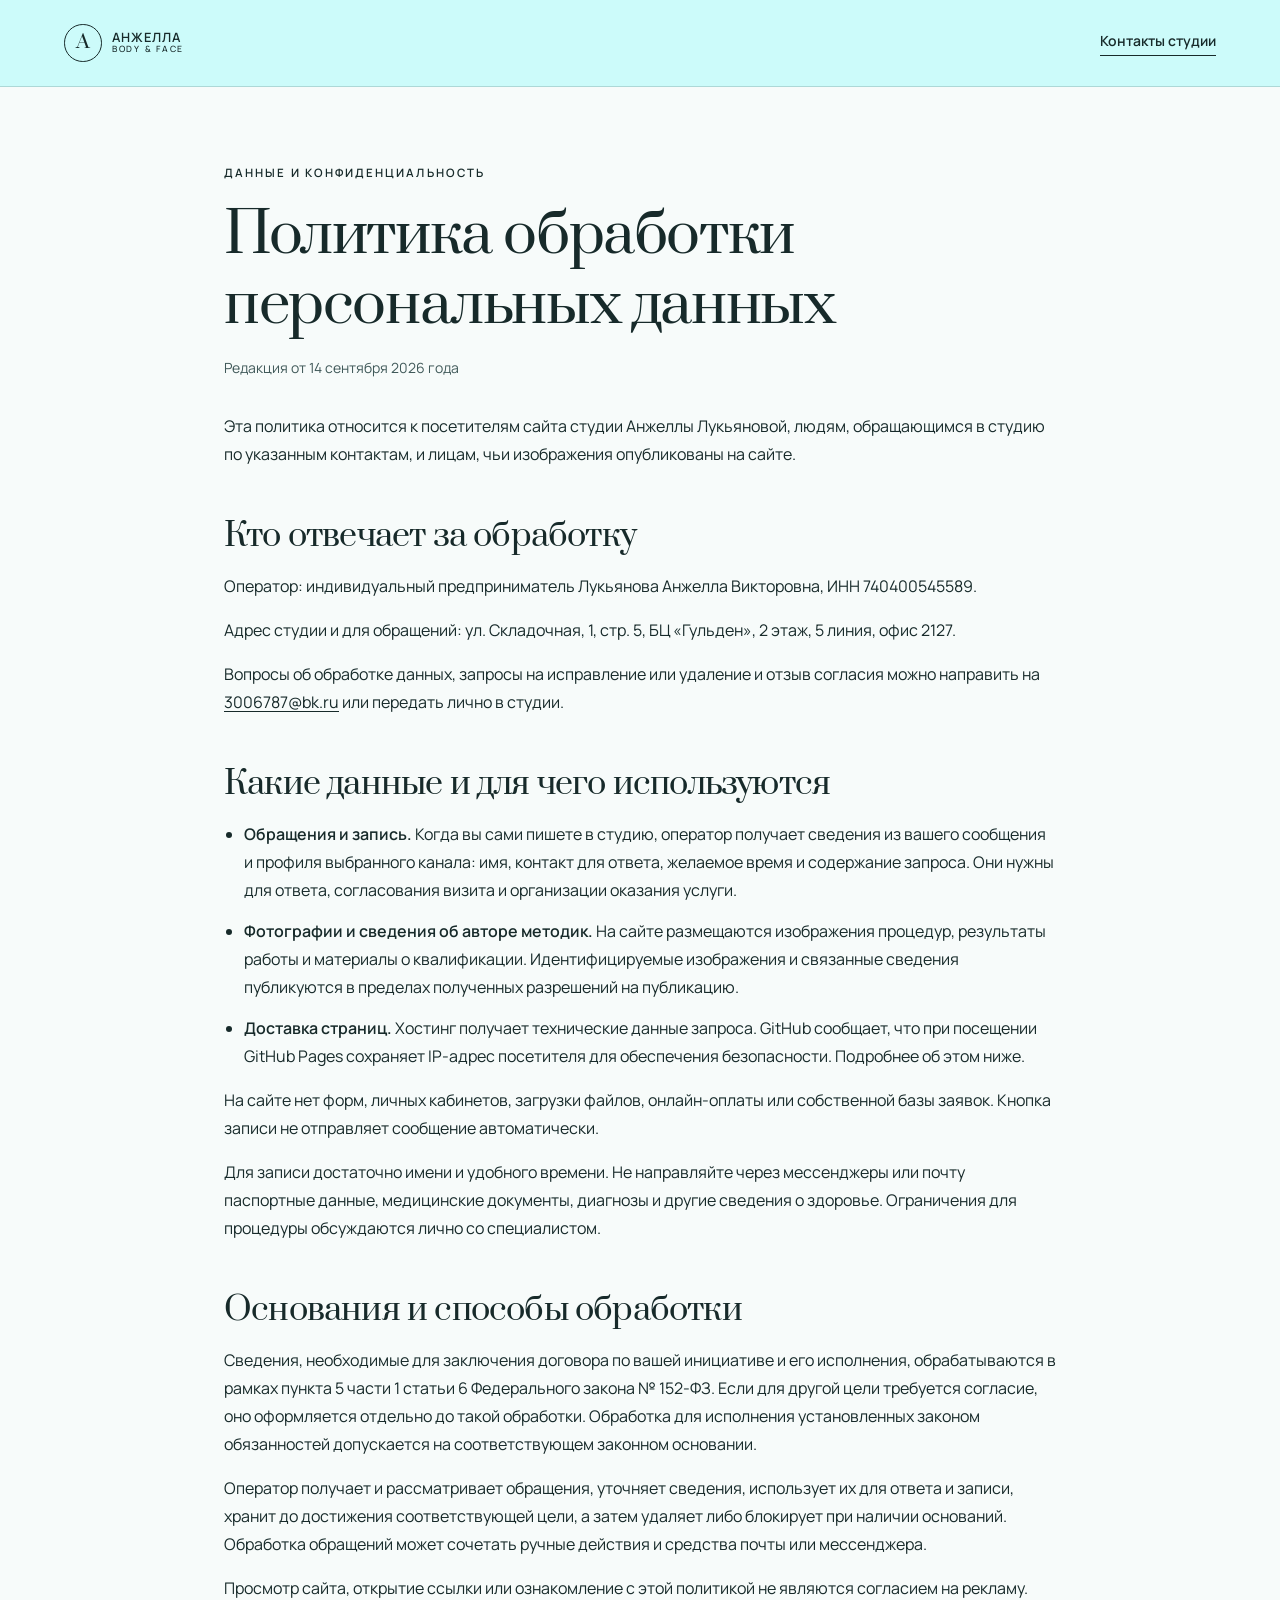
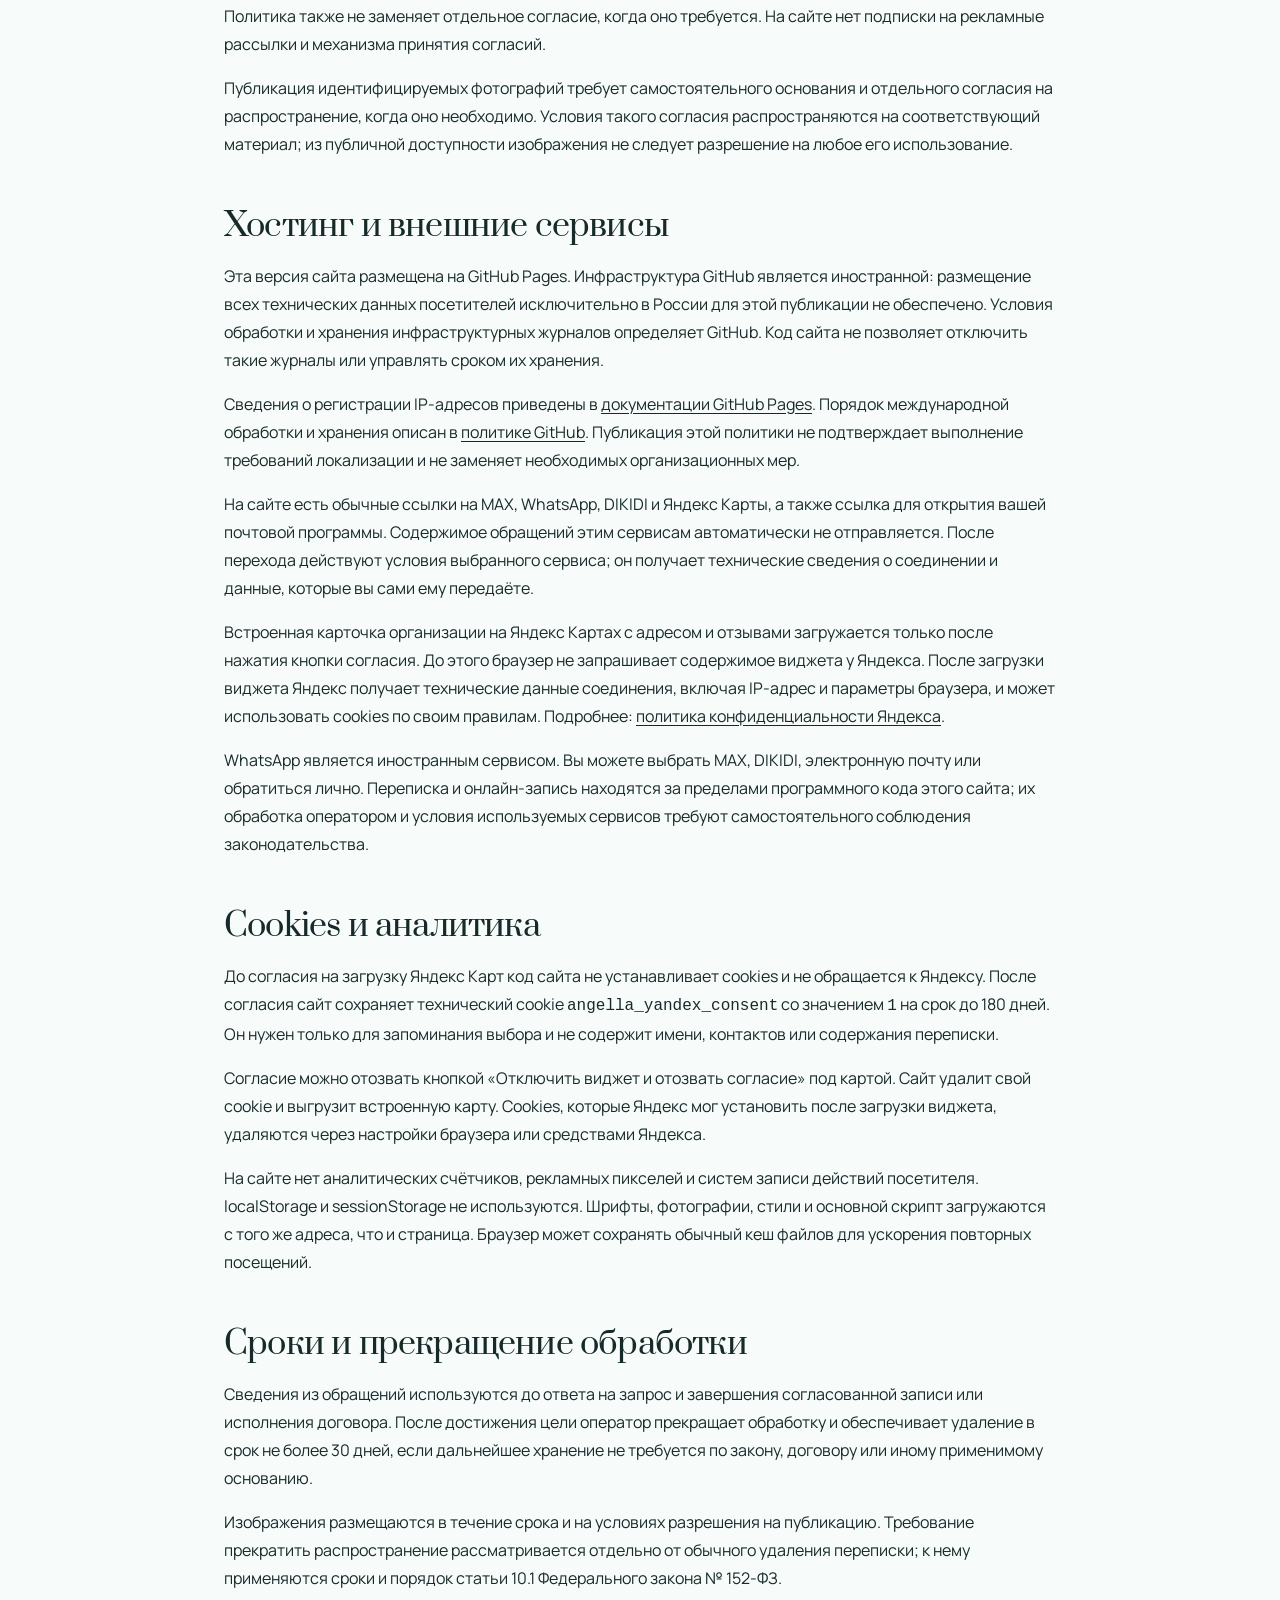
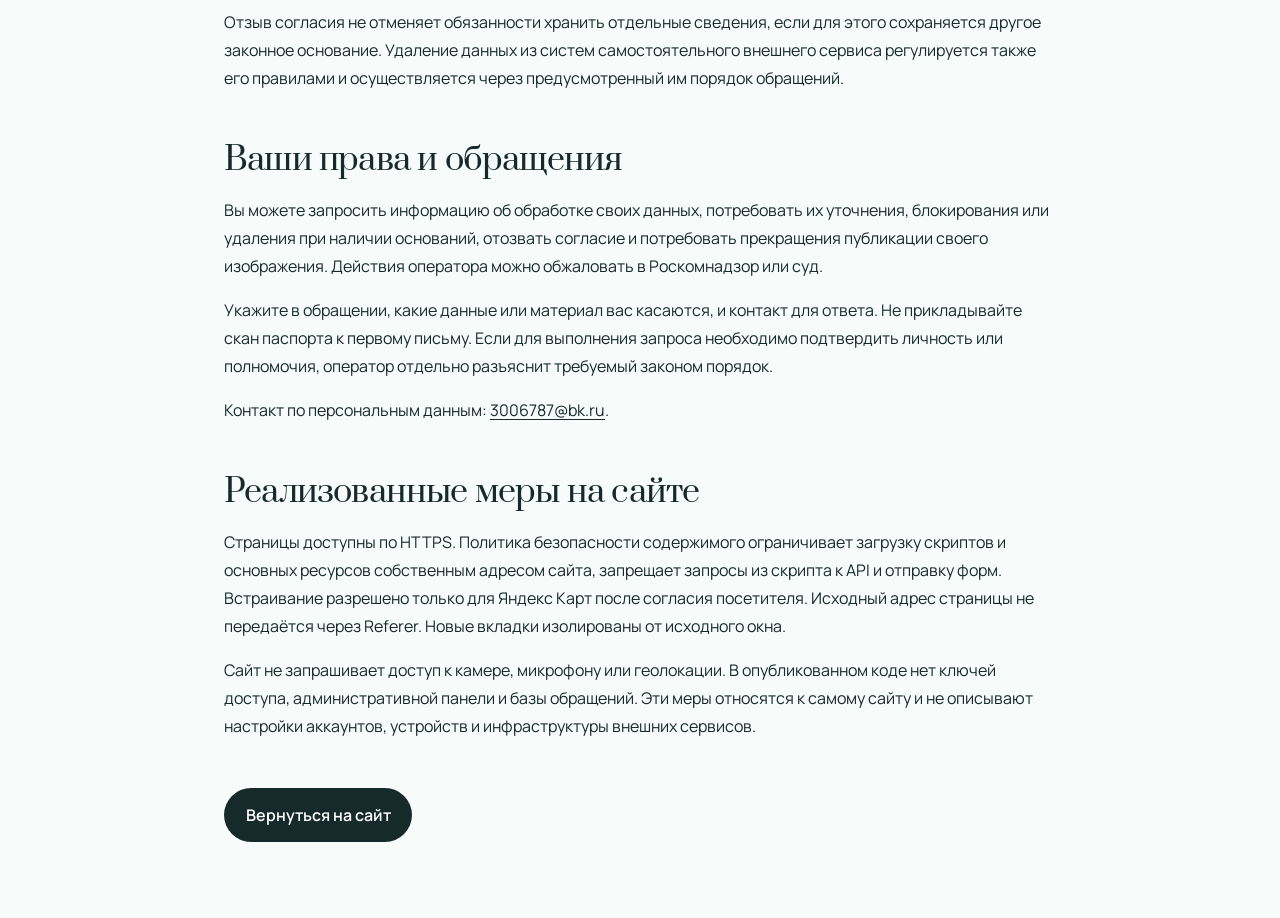
==== commit 1f4de66a: "Add new studio imagery and booking actions" ====
--- a/privacy.html
+++ b/privacy.html
@@ -10,7 +10,7 @@
   <meta name="theme-color" content="#CCFBFA">
   <title>Политика обработки персональных данных | Анжелла Лукьянова</title>
   <link rel="icon" href="assets/favicon.svg" type="image/svg+xml">
-  <link rel="stylesheet" href="assets/styles.css?v=20260914-yandex">
+  <link rel="stylesheet" href="assets/styles.css?v=20260914-booking">
 </head>
 <body class="legal-page">
   <a class="skip-link" href="#privacy-content">Перейти к содержанию</a>
@@ -54,9 +54,9 @@
       <h2 id="external-title">Хостинг и внешние сервисы</h2>
       <p>Эта версия сайта размещена на GitHub Pages. Инфраструктура GitHub является иностранной: размещение всех технических данных посетителей исключительно в России для этой публикации не обеспечено. Условия обработки и хранения инфраструктурных журналов определяет GitHub. Код сайта не позволяет отключить такие журналы или управлять сроком их хранения.</p>
       <p>Сведения о регистрации IP-адресов приведены в <a href="https://docs.github.com/en/pages/getting-started-with-github-pages/what-is-github-pages#data-collection" target="_blank" rel="noopener noreferrer">документации GitHub Pages</a>. Порядок международной обработки и хранения описан в <a href="https://docs.github.com/en/site-policy/privacy-policies/github-general-privacy-statement" target="_blank" rel="noopener noreferrer">политике GitHub</a>. Публикация этой политики не подтверждает выполнение требований локализации и не заменяет необходимых организационных мер.</p>
-      <p>На сайте есть обычные ссылки на MAX, WhatsApp и Яндекс Карты, а также ссылка для открытия вашей почтовой программы. Содержимое обращений этим сервисам автоматически не отправляется. После перехода действуют условия выбранного сервиса; он получает технические сведения о соединении и данные, которые вы сами ему передаёте.</p>
+      <p>На сайте есть обычные ссылки на MAX, WhatsApp, DIKIDI и Яндекс Карты, а также ссылка для открытия вашей почтовой программы. Содержимое обращений этим сервисам автоматически не отправляется. После перехода действуют условия выбранного сервиса; он получает технические сведения о соединении и данные, которые вы сами ему передаёте.</p>
       <p>Встроенная карточка организации на Яндекс Картах с адресом и отзывами загружается только после нажатия кнопки согласия. До этого браузер не запрашивает содержимое виджета у Яндекса. После загрузки виджета Яндекс получает технические данные соединения, включая IP-адрес и параметры браузера, и может использовать cookies по своим правилам. Подробнее: <a href="https://yandex.ru/legal/confidential/" target="_blank" rel="noopener noreferrer">политика конфиденциальности Яндекса</a>.</p>
-      <p>WhatsApp является иностранным сервисом. Вы можете выбрать MAX, электронную почту или обратиться лично. Переписка находится за пределами программного кода этого сайта; её обработка оператором и условия используемых сервисов требуют самостоятельного соблюдения законодательства.</p>
+      <p>WhatsApp является иностранным сервисом. Вы можете выбрать MAX, DIKIDI, электронную почту или обратиться лично. Переписка и онлайн-запись находятся за пределами программного кода этого сайта; их обработка оператором и условия используемых сервисов требуют самостоятельного соблюдения законодательства.</p>
     </section>
 
     <section aria-labelledby="cookies-title">
--- a/assets/styles.css
+++ b/assets/styles.css
@@ -70,3 +70,10 @@
 .location{background:var(--ice)}.location .section-head em{color:#26777a}.location-copy{max-width:32rem}.location-copy p{margin:.35rem 0;font-size:1.05rem}.location-copy p:first-child{font-weight:600}.map-consent{position:relative;display:grid;place-items:center;min-height:31rem;margin-top:3.5rem;border-radius:1.25rem;overflow:hidden;background:var(--aqua)}.map-consent:before{content:"";position:absolute;inset:0;background:linear-gradient(135deg,rgba(255,255,255,.38),transparent 55%);pointer-events:none}.map-consent-card{position:relative;z-index:1;width:min(38rem,calc(100% - 2rem));padding:clamp(1.5rem,4vw,2.5rem);border-radius:1rem;background:rgba(247,251,250,.96);box-shadow:0 1.2rem 3rem rgba(23,42,42,.12)}.map-consent-card h3{font-family:var(--serif);font-size:clamp(2rem,4vw,3.25rem);font-weight:400;line-height:1.05;margin:0 0 1.2rem}.map-consent-card>p:not(.eyebrow){margin:0;color:rgba(23,42,42,.8)}.map-consent-actions{display:flex;align-items:center;gap:1.25rem;flex-wrap:wrap;margin-top:1.5rem}.map-consent-card .map-policy-link{margin-top:1.25rem;font-size:.78rem}.map-policy-link a,.map-noscript a{text-decoration:underline;text-underline-offset:.2em}.map-consent.is-loaded{display:block;background:#fff}.map-consent iframe{display:block;width:100%;height:31rem;border:0}.map-controls{text-align:right;margin:.9rem 0 0}.map-controls button{border:0;background:none;text-decoration:underline;text-underline-offset:.2em;font-size:.78rem;cursor:pointer}.map-noscript{margin:1rem 0 0}.map-controls[hidden]{display:none}
 
 @media(max-width:560px){.map-consent{min-height:27rem;margin-top:2.5rem}.map-consent iframe{height:27rem}.map-consent-actions{align-items:flex-start;flex-direction:column}.results-cta{width:100%}}
+
+/* Portrait hero, expanded offers and contact actions */
+.hero-visual img{object-position:center 18%}.hero-offer{display:grid;gap:.25rem;max-width:35rem;padding:.9rem 1.1rem;border-radius:1rem;text-decoration:none}.hero-offer strong{font-size:1rem}.hero-offer span{font-size:.78rem;font-weight:500;line-height:1.45;color:rgba(23,42,42,.78)}.hero-offer:hover strong{text-decoration:underline;text-underline-offset:.2em}.offer-details{display:grid;grid-template-columns:repeat(2,minmax(0,1fr));gap:1rem;margin-top:1rem}.offer-details p{margin:0;padding:1rem;border:1px solid var(--line);border-radius:.85rem;font-size:.86rem;line-height:1.6;color:rgba(23,42,42,.8)}
+.studio-grid{grid-template-columns:repeat(6,minmax(0,1fr))}.studio-photo{grid-column:span 3;grid-row:auto}.studio-photo-portrait,.studio-photo-portrait:nth-child(3),.studio-photo-portrait:nth-child(4){grid-column:span 2;grid-row:auto;aspect-ratio:3/4}.process-grid{grid-template-columns:repeat(2,minmax(0,1fr))}.process-photo-wide{grid-column:1/-1;aspect-ratio:3/2}
+.contact-button-main{display:flex;align-items:center;gap:.85rem;min-width:0;text-align:left}.contact-icon{display:grid;place-items:center;flex:0 0 2.15rem;width:2.15rem;height:2.15rem;border:1px solid currentColor;border-radius:50%}.contact-icon svg{width:1.15rem;height:1.15rem;fill:none;stroke:currentColor;stroke-width:1.8;stroke-linecap:round;stroke-linejoin:round}.contact-arrow{flex:0 0 auto;font-size:1.1rem}.contact-button-booking{background:var(--ice)}
+@media(max-width:900px){.studio-grid{grid-template-columns:repeat(2,minmax(0,1fr))}.studio-photo{grid-column:1/-1}.studio-photo-portrait,.studio-photo-portrait:nth-child(3),.studio-photo-portrait:nth-child(4){grid-column:auto;grid-row:auto}.process-grid{grid-template-columns:repeat(2,minmax(0,1fr))}}
+@media(max-width:560px){.hero-offer{border-radius:.9rem}.offer-details{grid-template-columns:1fr}.contact-button{padding:.8rem 1rem}.contact-button-main{gap:.7rem}.contact-icon{flex-basis:2rem;width:2rem;height:2rem}.process-photo-wide{aspect-ratio:3/2}}
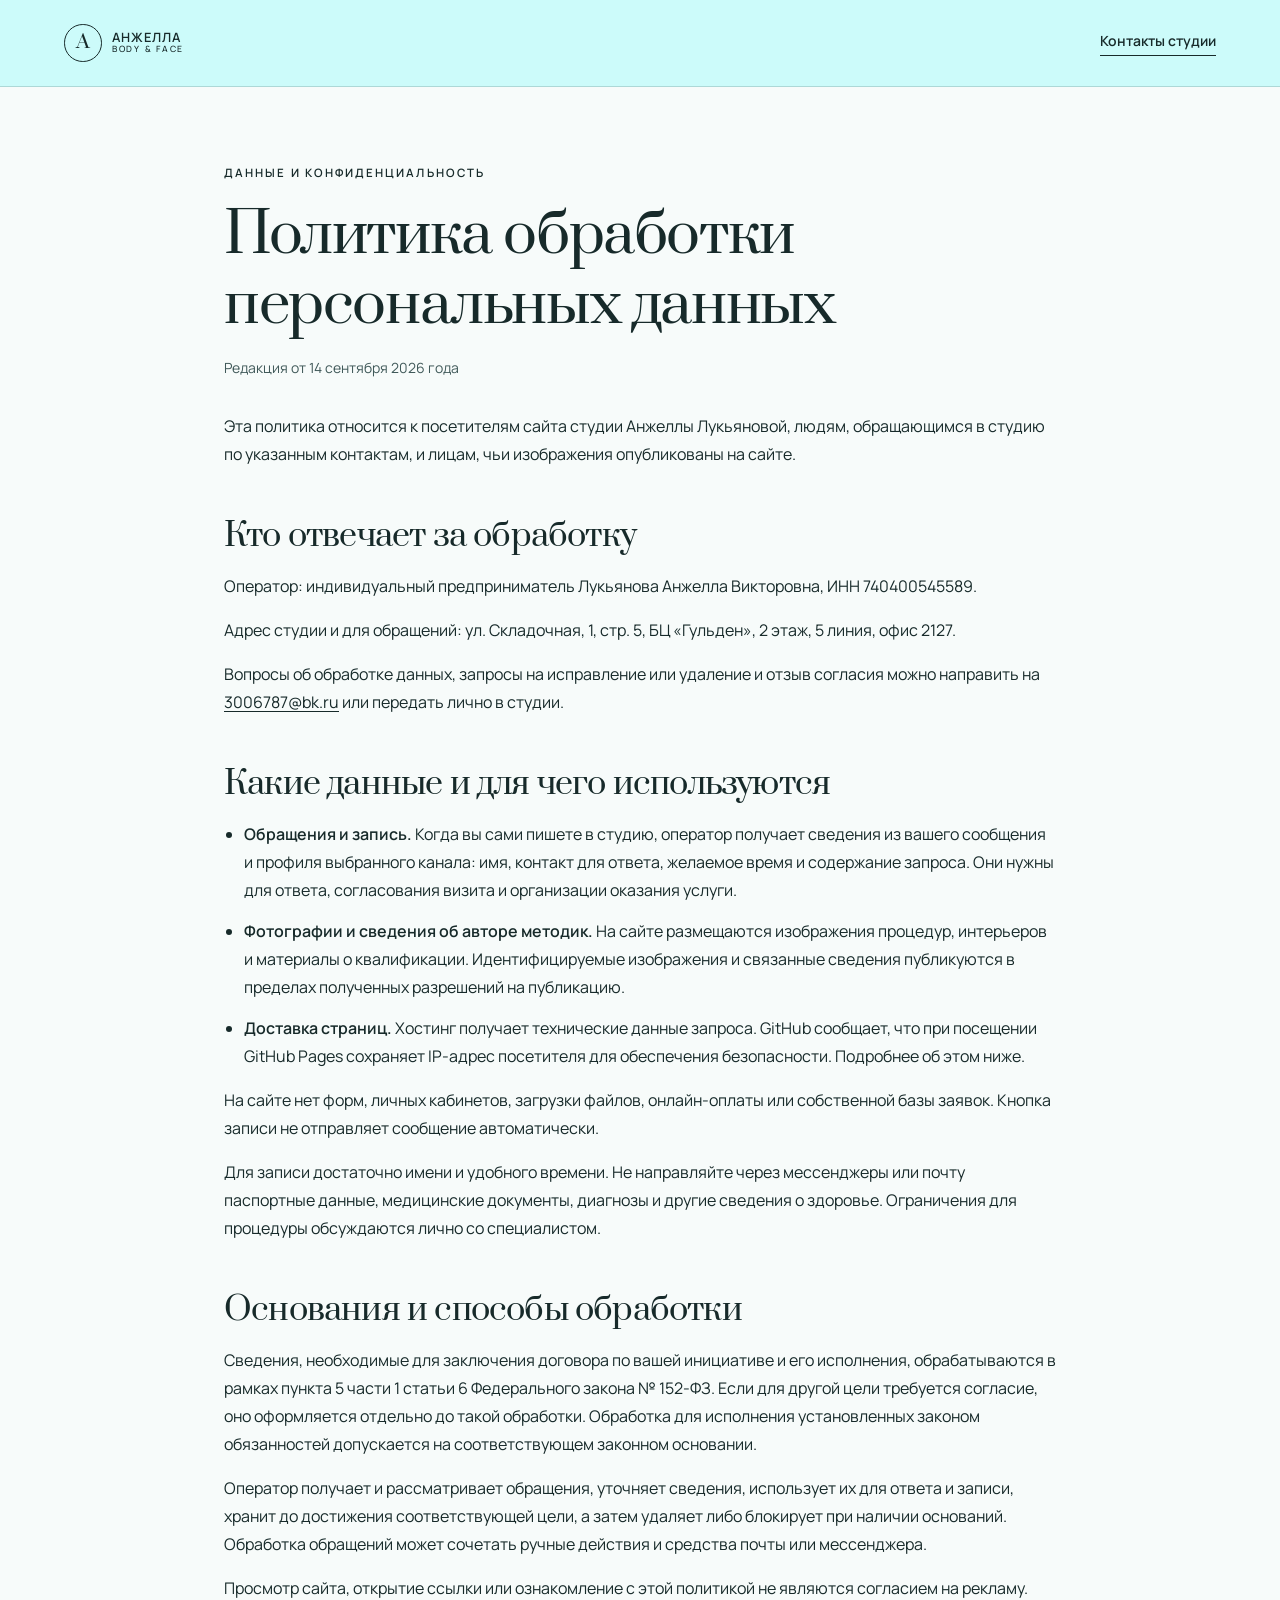
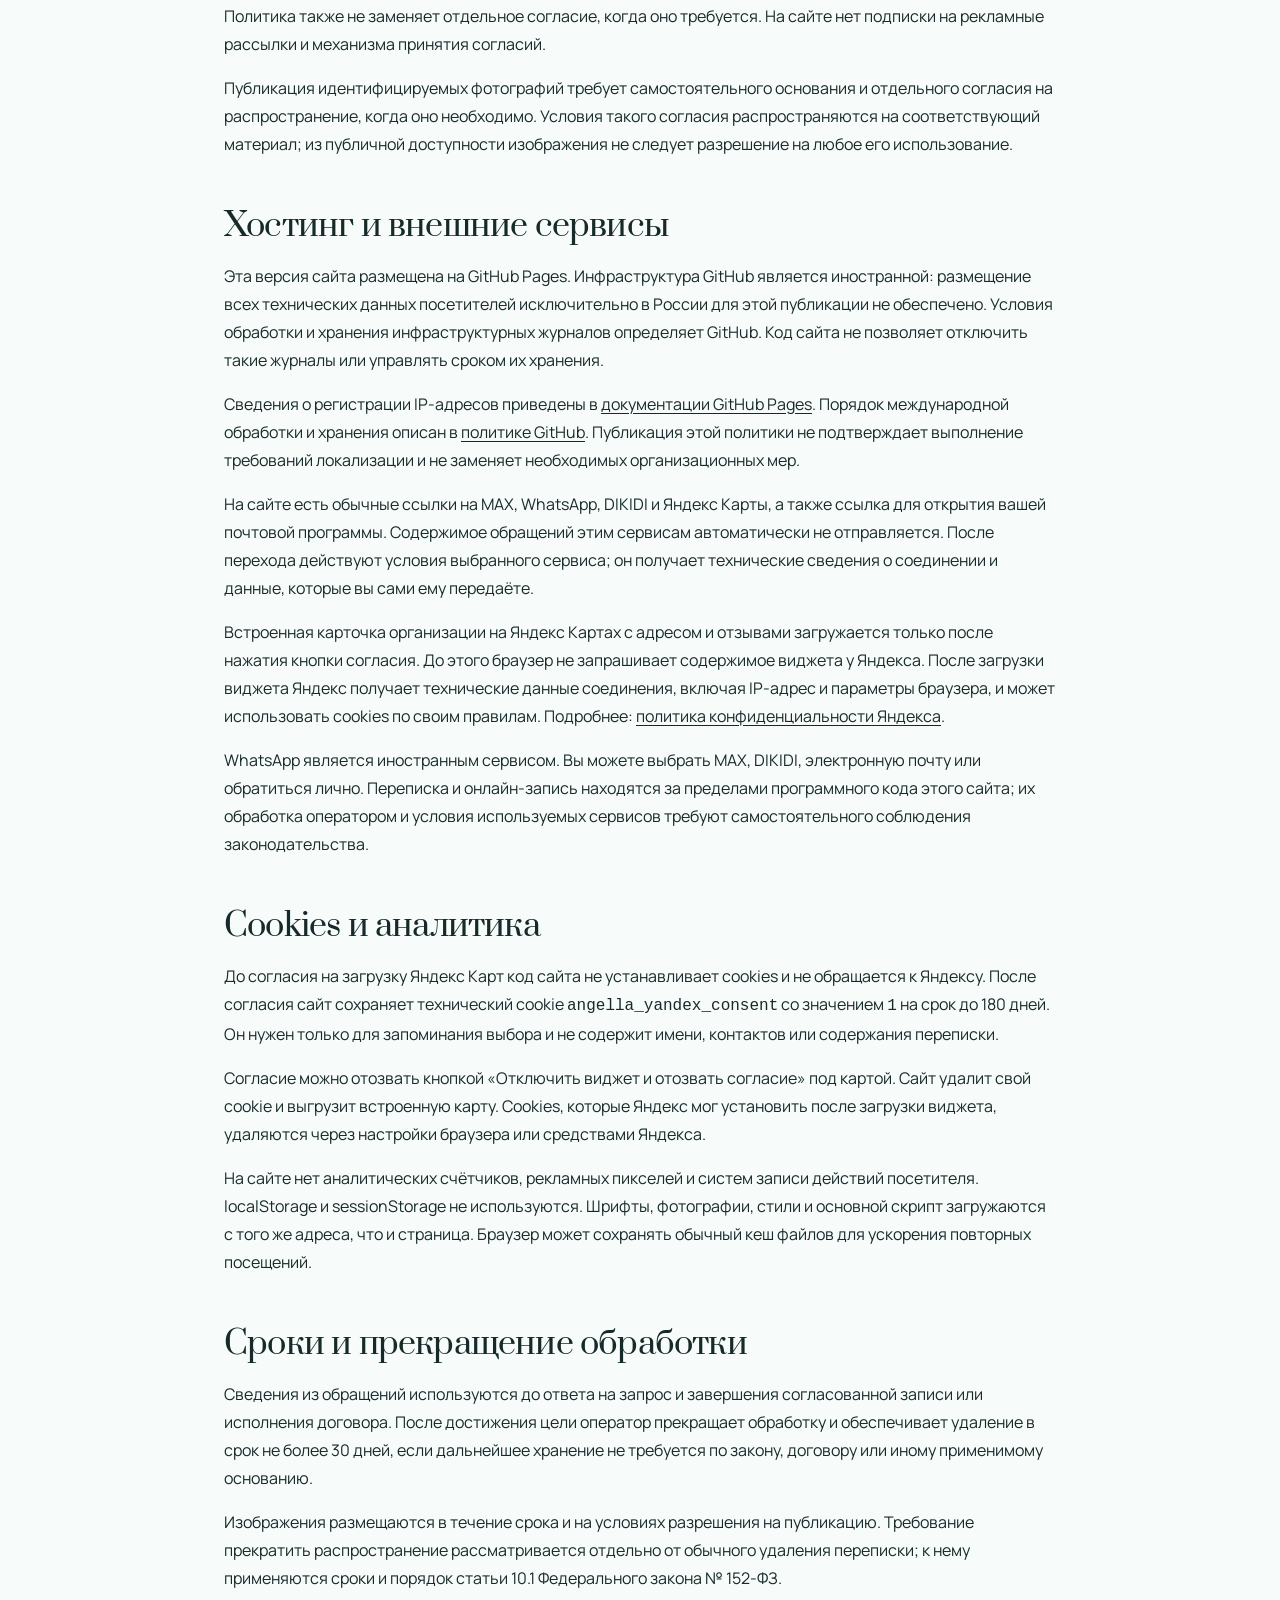
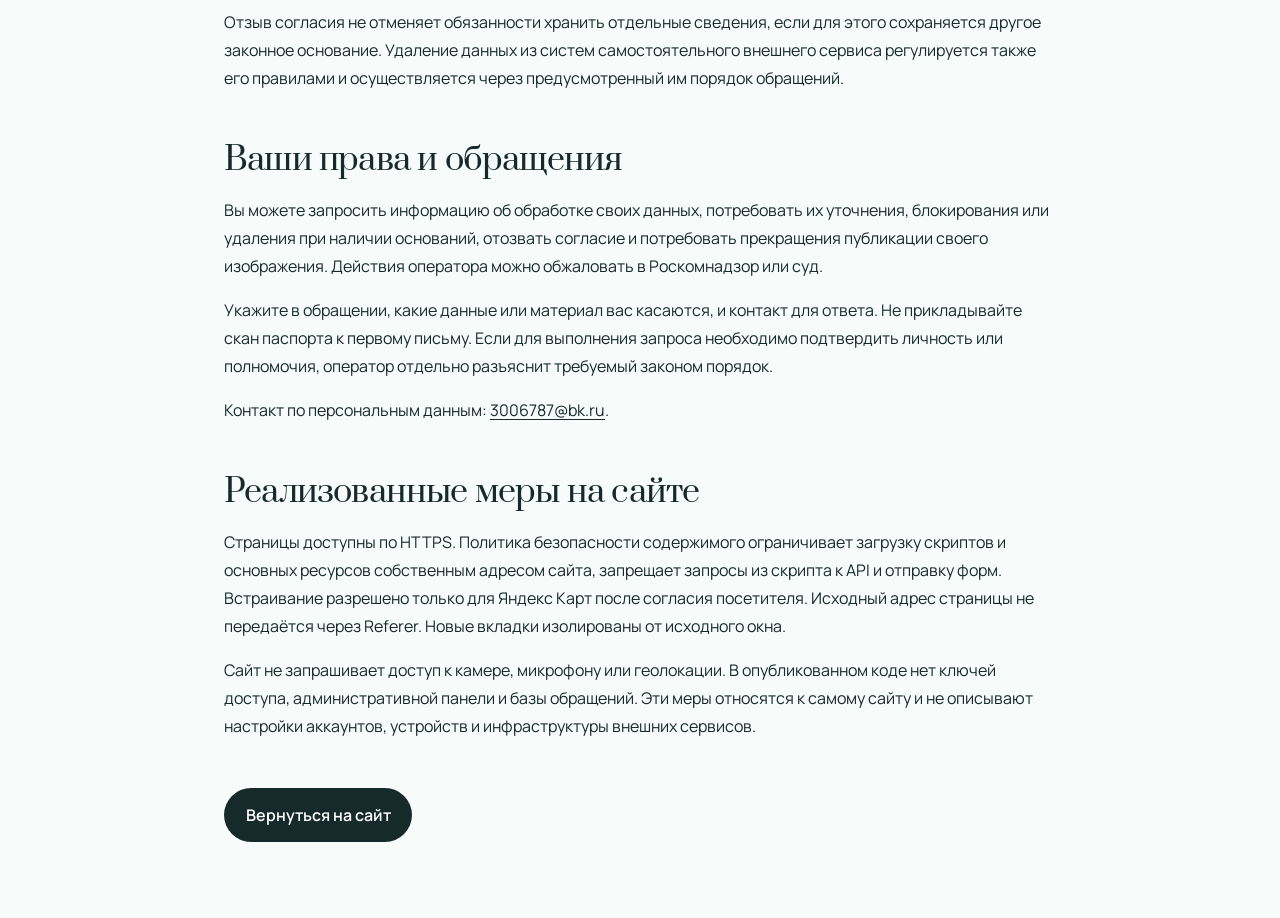
==== commit 209eec38: "Add illustrated service catalogue and remove results" ====
--- a/privacy.html
+++ b/privacy.html
@@ -10,7 +10,7 @@
   <meta name="theme-color" content="#CCFBFA">
   <title>Политика обработки персональных данных | Анжелла Лукьянова</title>
   <link rel="icon" href="assets/favicon.svg" type="image/svg+xml">
-  <link rel="stylesheet" href="assets/styles.css?v=20260914-booking">
+  <link rel="stylesheet" href="assets/styles.css?v=20260914-arts">
 </head>
 <body class="legal-page">
   <a class="skip-link" href="#privacy-content">Перейти к содержанию</a>
@@ -35,7 +35,7 @@
       <h2 id="data-title">Какие данные и для чего используются</h2>
       <ul>
         <li><strong>Обращения и запись.</strong> Когда вы сами пишете в студию, оператор получает сведения из вашего сообщения и профиля выбранного канала: имя, контакт для ответа, желаемое время и содержание запроса. Они нужны для ответа, согласования визита и организации оказания услуги.</li>
-        <li><strong>Фотографии и сведения об авторе методик.</strong> На сайте размещаются изображения процедур, результаты работы и материалы о квалификации. Идентифицируемые изображения и связанные сведения публикуются в пределах полученных разрешений на публикацию.</li>
+        <li><strong>Фотографии и сведения об авторе методик.</strong> На сайте размещаются изображения процедур, интерьеров и материалы о квалификации. Идентифицируемые изображения и связанные сведения публикуются в пределах полученных разрешений на публикацию.</li>
         <li><strong>Доставка страниц.</strong> Хостинг получает технические данные запроса. GitHub сообщает, что при посещении GitHub Pages сохраняет IP-адрес посетителя для обеспечения безопасности. Подробнее об этом ниже.</li>
       </ul>
       <p>На сайте нет форм, личных кабинетов, загрузки файлов, онлайн-оплаты или собственной базы заявок. Кнопка записи не отправляет сообщение автоматически.</p>
--- a/assets/styles.css
+++ b/assets/styles.css
@@ -36,14 +36,17 @@
 @media(max-width:900px){.offers-grid{grid-template-columns:1fr}.offer{display:grid;grid-template-columns:6rem minmax(0,1fr);gap:1.25rem;align-items:start}.offer>strong{margin:0;font-size:3rem}.contact-actions{margin-top:1rem}}
 @media(max-width:560px){.offer{grid-template-columns:4.5rem minmax(0,1fr);padding:1.25rem;gap:1rem}.offer>strong{font-size:2.5rem}.contact-button{padding:1rem 1.2rem;letter-spacing:.03em}.contact-email{letter-spacing:0}.hero-offer{border-radius:1rem}}
 
-/* Compact service catalogue */
-.program-grid{grid-template-columns:1fr;gap:.65rem}
-.service-card{width:100%;display:grid;grid-template-columns:minmax(0,1fr) 10rem 2.8rem;align-items:center;gap:1rem;border:0;border-radius:1.25rem;padding:1.2rem 1.4rem;text-align:left;cursor:pointer;transition:transform .25s ease,filter .25s ease}
-.service-card:hover{transform:translateX(.45rem);filter:saturate(1.08)}
+/* Illustrated service catalogue */
+.program-grid{grid-template-columns:repeat(3,minmax(0,1fr));gap:.8rem}
+.service-card{position:relative;isolation:isolate;width:100%;min-height:30rem;display:grid;grid-template-columns:minmax(0,1fr) 2.8rem;grid-template-rows:1fr auto auto;align-items:end;gap:.7rem 1rem;overflow:hidden;border:0;border-radius:1.25rem;padding:1.4rem;text-align:left;cursor:pointer;background:var(--ice);box-shadow:0 .75rem 2rem rgba(23,42,42,.08);transition:transform .3s ease,box-shadow .3s ease}
+.service-card:after{content:"";position:absolute;z-index:-1;inset:28% 0 0;background:linear-gradient(180deg,rgba(23,42,42,0),rgba(23,42,42,.88) 76%)}
+.service-card:hover{transform:translateY(-.35rem);box-shadow:0 1.2rem 2.8rem rgba(23,42,42,.16)}
 .service-card[hidden]{display:none}
 .service-card.coral{background:var(--coral)}.service-card.blush{background:var(--blush)}.service-card.aqua{background:var(--aqua)}.service-card.ice{background:var(--ice)}
-.service-name{font-family:var(--serif);font-size:clamp(1.25rem,2.5vw,2rem);line-height:1.08}
-.service-card strong{font-family:var(--serif);font-size:1.25rem;font-weight:400;text-align:right}.service-arrow{display:grid;place-items:center;width:2.7rem;height:2.7rem;border:1px solid currentColor;border-radius:50%;font-size:1.1rem}
+.service-art{position:absolute;z-index:-2;inset:0;width:100%;height:100%;object-fit:cover;object-position:center;transition:transform .55s ease,filter .55s ease}
+.service-card:hover .service-art{transform:scale(1.035);filter:saturate(1.04)}
+.service-name{position:relative;z-index:1;grid-column:1/-1;font-family:var(--serif);font-size:clamp(1.55rem,2.5vw,2.25rem);line-height:1.02;color:#fff;text-wrap:balance}
+.service-card strong{position:relative;z-index:1;font-family:var(--serif);font-size:1.25rem;font-weight:400;text-align:left;color:#fff}.service-arrow{position:relative;z-index:1;display:grid;place-items:center;width:2.7rem;height:2.7rem;border:1px solid rgba(255,255,255,.75);border-radius:50%;font-size:1.1rem;color:#fff}
 
 .certificate-strip{display:grid;grid-template-columns:repeat(3,1fr);gap:.6rem;margin-top:2.5rem}.certificate-strip a{overflow:hidden;border-radius:.8rem;background:#fff;aspect-ratio:1.38}.certificate-strip img{width:100%;height:100%;object-fit:cover;transition:transform .3s ease}.certificate-strip a:hover img{transform:scale(1.035)}
 .certificate-more{display:flex;align-items:center;justify-content:space-between;gap:1rem;width:100%;margin-top:1rem;padding:.9rem 0;background:transparent;border:0;border-bottom:1px solid var(--line);font-weight:600;cursor:pointer}.certificate-more span{font-size:1.2rem}
@@ -51,17 +54,18 @@
 .studio-gallery{background:#fff}.studio-gallery .section-head em{color:#26878a}.studio-grid{display:grid;grid-template-columns:minmax(0,1fr) repeat(2,minmax(0,1.13fr));gap:.75rem;margin-top:4rem}.studio-photo{grid-column:1;position:relative;overflow:hidden;border-radius:1.25rem;background:var(--ice);aspect-ratio:4/3;min-height:0}.studio-photo-portrait{grid-row:1/3;aspect-ratio:auto}.studio-photo-portrait:nth-child(3){grid-column:2}.studio-photo-portrait:nth-child(4){grid-column:3}.studio-photo img{position:absolute;inset:0}.studio-photo img,.process-photo img{width:100%;height:100%;object-fit:cover;transition:transform .5s ease,filter .5s ease}.studio-photo:hover img,.process-photo:hover img{transform:scale(1.035);filter:saturate(1.06)}
 .process-gallery{margin-top:3rem;padding-top:3rem;border-top:1px solid var(--line)}.process-heading{display:flex;justify-content:space-between;align-items:end;gap:2rem;margin-bottom:2rem}.process-heading h3{font-family:var(--serif);font-size:clamp(2rem,3.5vw,3.5rem);font-weight:400;line-height:1.1;margin:0;letter-spacing:-.035em}.process-heading p{max-width:26rem;margin:0;color:rgba(23,42,42,.76)}.process-grid{display:grid;grid-template-columns:repeat(3,minmax(0,1fr));gap:.75rem}.process-photo{display:block;overflow:hidden;border-radius:1.25rem;aspect-ratio:3/4;background:var(--ice)}
 
-.results{background:var(--blush)}.results .section-head em{color:#214545}.results-grid{display:grid;grid-template-columns:repeat(2,minmax(0,1fr));gap:.8rem;margin-top:4rem}.result-card{margin:0;overflow:hidden;border-radius:1.25rem;background:#fff}.result-card-wide{grid-column:1/-1}.result-card a{display:block;overflow:hidden;background:#fff}.result-card:not(.result-card-wide) a{aspect-ratio:1}.result-card-wide a{aspect-ratio:1.8}.result-card img{width:100%;height:100%;object-fit:contain;transition:transform .4s ease}.result-card:hover img{transform:scale(1.018)}.result-card figcaption{padding:1rem 1.2rem;font-weight:600}.results-note{max-width:46rem;margin:1.5rem 0 0;font-size:.82rem;color:rgba(23,42,42,.76)}.results-cta{margin-top:1.5rem}
-
-.service-dialog{width:min(42rem,calc(100% - 2rem));max-height:88svh;padding:0;background:#fff;overflow-y:auto}
-.service-dialog-copy{padding:3.5rem clamp(1.5rem,5vw,3rem) 2.5rem}.service-dialog-copy h2{font-size:clamp(2.2rem,4.6vw,3.5rem);letter-spacing:-.045em;overflow-wrap:break-word}
+.service-dialog{width:min(64rem,calc(100% - 2rem));max-height:88svh;padding:0;background:#fff;overflow:hidden}
+.service-dialog[open]{display:grid;grid-template-columns:minmax(17rem,.8fr) minmax(0,1fr)}
+.service-dialog-art{display:block;width:100%;height:100%;min-height:38rem;object-fit:cover;background:var(--ice)}
+.service-dialog-copy{padding:3.5rem clamp(1.5rem,5vw,3rem) 2.5rem;overflow-y:auto}.service-dialog-copy h2{font-size:clamp(2.2rem,4.6vw,3.5rem);letter-spacing:-.045em;overflow-wrap:break-word}
 .service-dialog-prices{display:grid;margin:1.5rem 0;border-block:1px solid var(--line)}.service-dialog-prices>div{display:flex;justify-content:space-between;align-items:center;gap:1rem;padding:.9rem 0}.service-dialog-prices>div+div{border-top:1px solid var(--line)}.service-dialog-prices span{font-size:.75rem;text-transform:uppercase;letter-spacing:.1em}.service-dialog-prices strong{font-family:var(--serif);font-size:1.35rem;font-weight:400}.service-dialog-copy>p:not(.eyebrow){color:rgba(23,42,42,.78)}.service-dialog-copy ul{padding:0;list-style:none;display:flex;flex-wrap:wrap;gap:.45rem;margin:1.5rem 0}.service-dialog-copy li{border:1px solid var(--line);border-radius:999px;padding:.45rem .7rem;font-size:.74rem}.service-dialog-copy>.service-offer-note{margin:0 0 1.5rem;padding:1rem;border-radius:.8rem;background:var(--ice);font-size:.85rem}.service-dialog-close{z-index:2;background:#fff}.service-book{width:100%}
 
 .certificate-dialog{width:min(70rem,calc(100% - 2rem));max-height:88svh;padding:clamp(2rem,5vw,4rem);background:var(--paper);overflow-y:auto}.certificate-dialog h2{font-size:clamp(2.4rem,5vw,5rem);margin-bottom:2.5rem}.certificate-dialog-grid{display:grid;grid-template-columns:repeat(2,minmax(0,1fr));gap:.8rem}.certificate-dialog-grid a{display:grid;place-items:center;min-height:15rem;padding:.5rem;border-radius:1rem;background:#fff;overflow:hidden}.certificate-dialog-grid img{width:100%;height:100%;max-height:27rem;object-fit:contain}
 
-@media(max-width:900px){.studio-grid{grid-template-columns:repeat(2,minmax(0,1fr))}.studio-photo,.studio-photo-portrait:nth-child(3),.studio-photo-portrait:nth-child(4){grid-column:auto;grid-row:auto}.studio-photo-portrait{aspect-ratio:3/4}.process-heading{display:block}.process-heading p{margin-top:1rem}.process-grid{grid-template-columns:repeat(2,minmax(0,1fr))}}
-@media(max-width:560px){.certificate-strip{grid-template-columns:1fr 1fr}.certificate-strip a:last-child{grid-column:1/-1}.service-card{grid-template-columns:minmax(0,1fr) auto;gap:.45rem .8rem;padding:1rem}.service-name{font-size:1.25rem}.service-card strong{grid-column:2;grid-row:1;text-align:right;font-size:1.08rem}.service-arrow{display:none}.service-dialog{padding:0}.service-dialog-copy{padding:3.5rem 1.5rem 1.5rem}.studio-grid{margin-top:2.5rem;gap:.5rem}.studio-photo:not(.studio-photo-portrait){grid-column:1/-1}.process-gallery{margin-top:1.5rem;padding-top:2rem}.process-grid{gap:.5rem}.studio-photo,.process-photo{border-radius:.8rem}.results-grid{grid-template-columns:1fr;margin-top:2.5rem}.result-card-wide{grid-column:1}.result-card-wide a{aspect-ratio:1.35}.certificate-dialog{padding:2rem 1rem}.certificate-dialog-grid{grid-template-columns:1fr}.certificate-dialog-grid a{min-height:10rem}}
-@media(prefers-reduced-motion:reduce){.studio-photo img,.process-photo img{transition:none}.studio-photo:hover img,.process-photo:hover img{transform:none}}
+@media(max-width:900px){.program-grid{grid-template-columns:repeat(2,minmax(0,1fr))}.studio-grid{grid-template-columns:repeat(2,minmax(0,1fr))}.studio-photo,.studio-photo-portrait:nth-child(3),.studio-photo-portrait:nth-child(4){grid-column:auto;grid-row:auto}.studio-photo-portrait{aspect-ratio:3/4}.process-heading{display:block}.process-heading p{margin-top:1rem}.process-grid{grid-template-columns:repeat(2,minmax(0,1fr))}}
+@media(max-width:700px){.service-dialog[open]{grid-template-columns:1fr;overflow-y:auto}.service-dialog-art{height:min(46svh,25rem);min-height:0;object-position:center 35%}.service-dialog-copy{overflow:visible}}
+@media(max-width:560px){.certificate-strip{grid-template-columns:1fr 1fr}.certificate-strip a:last-child{grid-column:1/-1}.program-grid{grid-template-columns:1fr}.service-card{min-height:29rem;grid-template-columns:minmax(0,1fr) auto;gap:.45rem .8rem;padding:1.1rem}.service-name{font-size:1.7rem}.service-card strong{grid-column:1;text-align:left;font-size:1.08rem}.service-arrow{grid-column:2;grid-row:3}.service-dialog{padding:0}.service-dialog-copy{padding:2rem 1.5rem 1.5rem}.studio-grid{margin-top:2.5rem;gap:.5rem}.studio-photo:not(.studio-photo-portrait){grid-column:1/-1}.process-gallery{margin-top:1.5rem;padding-top:2rem}.process-grid{gap:.5rem}.studio-photo,.process-photo{border-radius:.8rem}.certificate-dialog{padding:2rem 1rem}.certificate-dialog-grid{grid-template-columns:1fr}.certificate-dialog-grid a{min-height:10rem}}
+@media(prefers-reduced-motion:reduce){.studio-photo img,.process-photo img,.service-art{transition:none}.studio-photo:hover img,.process-photo:hover img,.service-card:hover .service-art{transform:none}}
 
 /* Number-free content groups */
 .steps h3{margin-top:0}.values-list div{grid-template-columns:1fr}
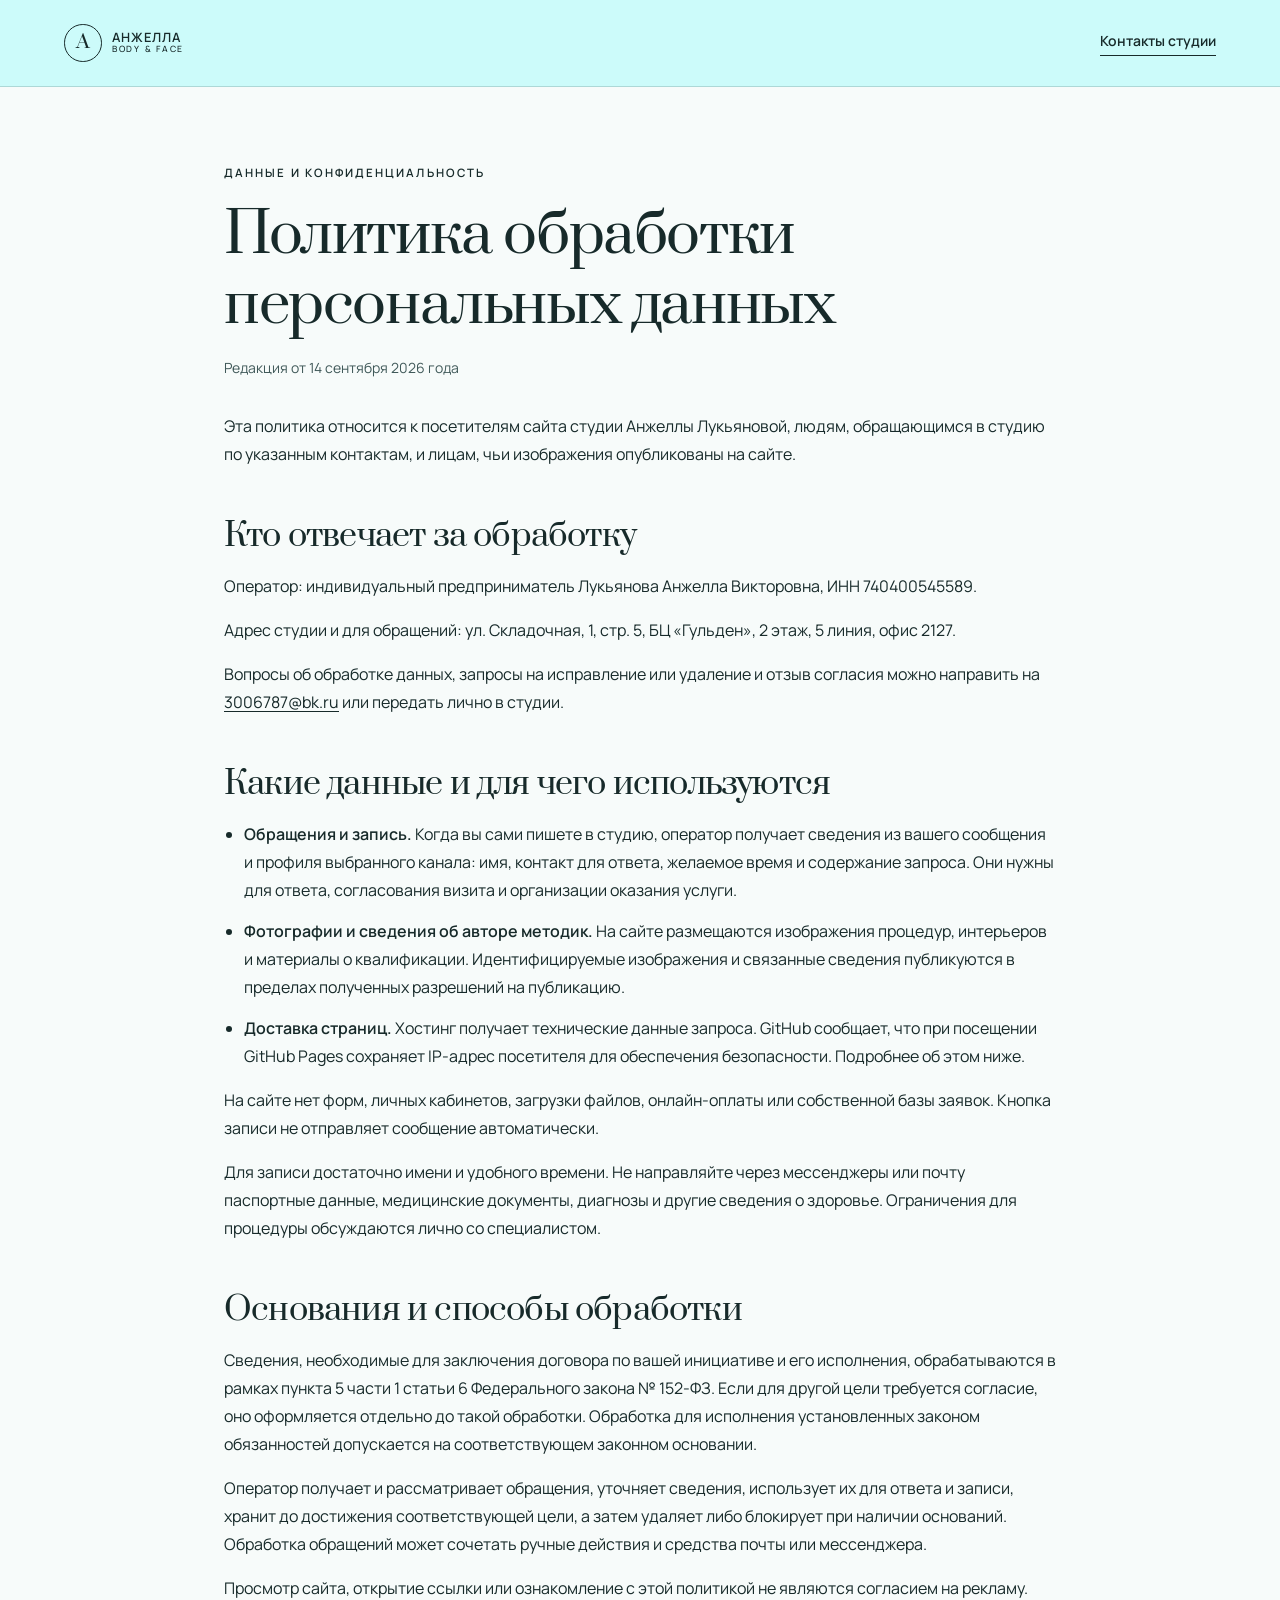
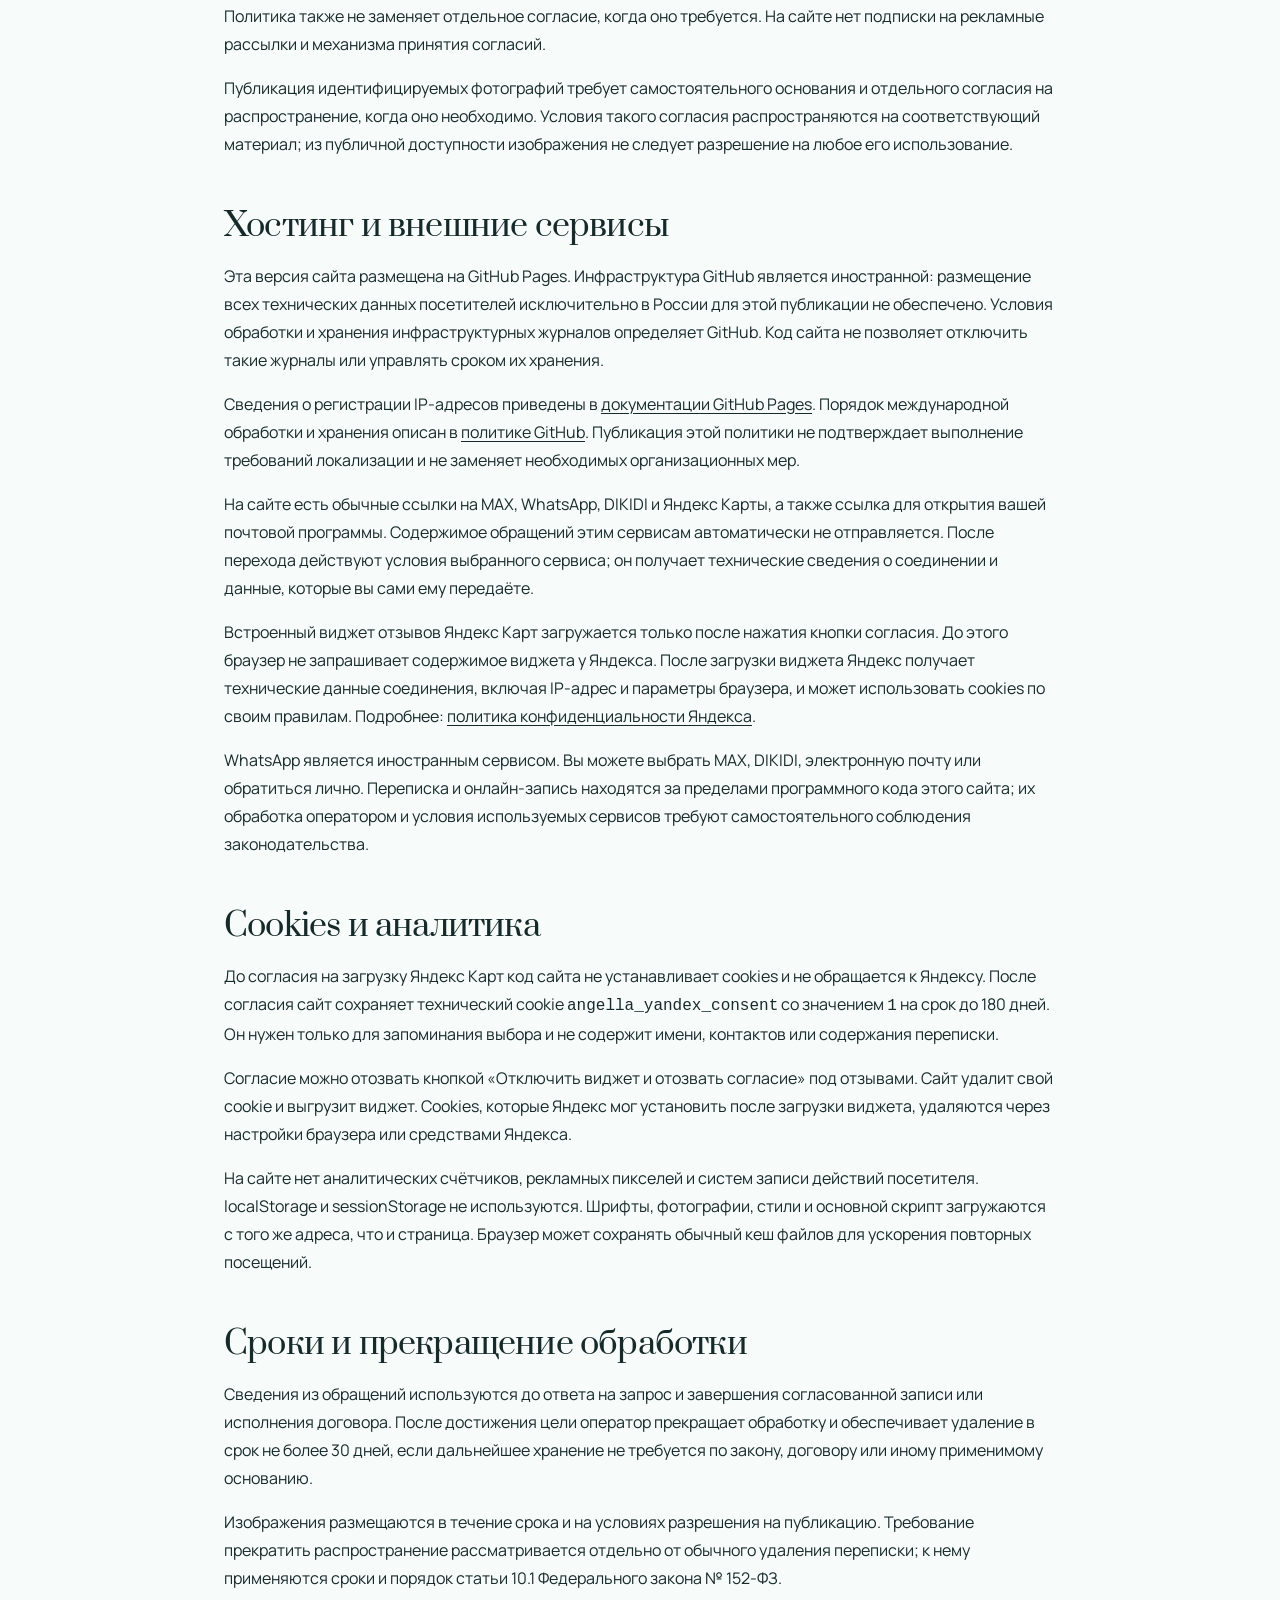
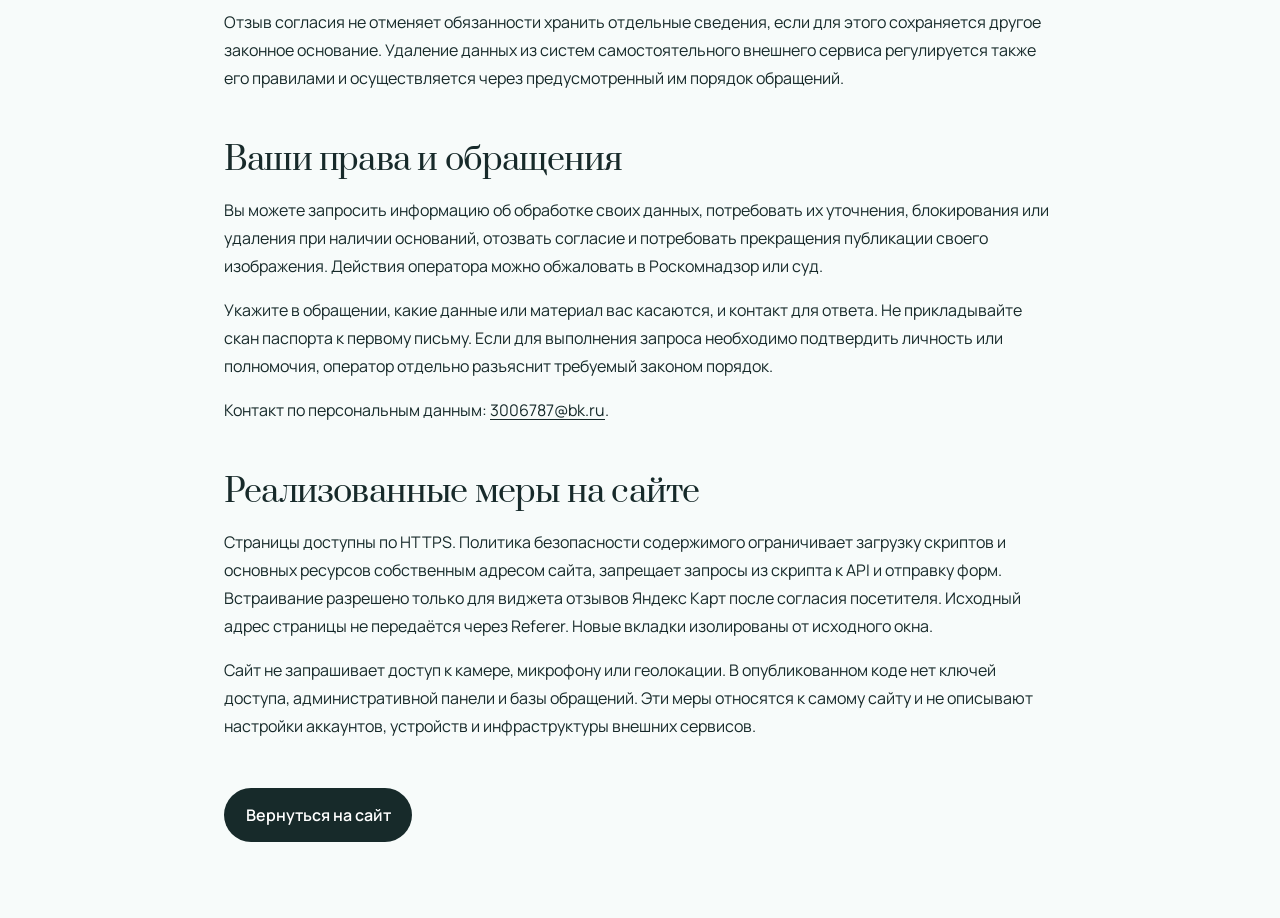
==== commit 116f34bd: "Show Yandex reviews and simplify contact actions" ====
--- a/privacy.html
+++ b/privacy.html
@@ -10,7 +10,7 @@
   <meta name="theme-color" content="#CCFBFA">
   <title>Политика обработки персональных данных | Анжелла Лукьянова</title>
   <link rel="icon" href="assets/favicon.svg" type="image/svg+xml">
-  <link rel="stylesheet" href="assets/styles.css?v=20260914-arts">
+  <link rel="stylesheet" href="assets/styles.css?v=20260914-reviews">
 </head>
 <body class="legal-page">
   <a class="skip-link" href="#privacy-content">Перейти к содержанию</a>
@@ -55,14 +55,14 @@
       <p>Эта версия сайта размещена на GitHub Pages. Инфраструктура GitHub является иностранной: размещение всех технических данных посетителей исключительно в России для этой публикации не обеспечено. Условия обработки и хранения инфраструктурных журналов определяет GitHub. Код сайта не позволяет отключить такие журналы или управлять сроком их хранения.</p>
       <p>Сведения о регистрации IP-адресов приведены в <a href="https://docs.github.com/en/pages/getting-started-with-github-pages/what-is-github-pages#data-collection" target="_blank" rel="noopener noreferrer">документации GitHub Pages</a>. Порядок международной обработки и хранения описан в <a href="https://docs.github.com/en/site-policy/privacy-policies/github-general-privacy-statement" target="_blank" rel="noopener noreferrer">политике GitHub</a>. Публикация этой политики не подтверждает выполнение требований локализации и не заменяет необходимых организационных мер.</p>
       <p>На сайте есть обычные ссылки на MAX, WhatsApp, DIKIDI и Яндекс Карты, а также ссылка для открытия вашей почтовой программы. Содержимое обращений этим сервисам автоматически не отправляется. После перехода действуют условия выбранного сервиса; он получает технические сведения о соединении и данные, которые вы сами ему передаёте.</p>
-      <p>Встроенная карточка организации на Яндекс Картах с адресом и отзывами загружается только после нажатия кнопки согласия. До этого браузер не запрашивает содержимое виджета у Яндекса. После загрузки виджета Яндекс получает технические данные соединения, включая IP-адрес и параметры браузера, и может использовать cookies по своим правилам. Подробнее: <a href="https://yandex.ru/legal/confidential/" target="_blank" rel="noopener noreferrer">политика конфиденциальности Яндекса</a>.</p>
+      <p>Встроенный виджет отзывов Яндекс Карт загружается только после нажатия кнопки согласия. До этого браузер не запрашивает содержимое виджета у Яндекса. После загрузки виджета Яндекс получает технические данные соединения, включая IP-адрес и параметры браузера, и может использовать cookies по своим правилам. Подробнее: <a href="https://yandex.ru/legal/confidential/" target="_blank" rel="noopener noreferrer">политика конфиденциальности Яндекса</a>.</p>
       <p>WhatsApp является иностранным сервисом. Вы можете выбрать MAX, DIKIDI, электронную почту или обратиться лично. Переписка и онлайн-запись находятся за пределами программного кода этого сайта; их обработка оператором и условия используемых сервисов требуют самостоятельного соблюдения законодательства.</p>
     </section>
 
     <section aria-labelledby="cookies-title">
       <h2 id="cookies-title">Cookies и аналитика</h2>
       <p>До согласия на загрузку Яндекс Карт код сайта не устанавливает cookies и не обращается к Яндексу. После согласия сайт сохраняет технический cookie <code>angella_yandex_consent</code> со значением <code>1</code> на срок до 180 дней. Он нужен только для запоминания выбора и не содержит имени, контактов или содержания переписки.</p>
-      <p>Согласие можно отозвать кнопкой «Отключить виджет и отозвать согласие» под картой. Сайт удалит свой cookie и выгрузит встроенную карту. Cookies, которые Яндекс мог установить после загрузки виджета, удаляются через настройки браузера или средствами Яндекса.</p>
+      <p>Согласие можно отозвать кнопкой «Отключить виджет и отозвать согласие» под отзывами. Сайт удалит свой cookie и выгрузит виджет. Cookies, которые Яндекс мог установить после загрузки виджета, удаляются через настройки браузера или средствами Яндекса.</p>
       <p>На сайте нет аналитических счётчиков, рекламных пикселей и систем записи действий посетителя. localStorage и sessionStorage не используются. Шрифты, фотографии, стили и основной скрипт загружаются с того же адреса, что и страница. Браузер может сохранять обычный кеш файлов для ускорения повторных посещений.</p>
     </section>
 
@@ -82,7 +82,7 @@
 
     <section aria-labelledby="security-title">
       <h2 id="security-title">Реализованные меры на сайте</h2>
-      <p>Страницы доступны по HTTPS. Политика безопасности содержимого ограничивает загрузку скриптов и основных ресурсов собственным адресом сайта, запрещает запросы из скрипта к API и отправку форм. Встраивание разрешено только для Яндекс Карт после согласия посетителя. Исходный адрес страницы не передаётся через Referer. Новые вкладки изолированы от исходного окна.</p>
+      <p>Страницы доступны по HTTPS. Политика безопасности содержимого ограничивает загрузку скриптов и основных ресурсов собственным адресом сайта, запрещает запросы из скрипта к API и отправку форм. Встраивание разрешено только для виджета отзывов Яндекс Карт после согласия посетителя. Исходный адрес страницы не передаётся через Referer. Новые вкладки изолированы от исходного окна.</p>
       <p>Сайт не запрашивает доступ к камере, микрофону или геолокации. В опубликованном коде нет ключей доступа, административной панели и базы обращений. Эти меры относятся к самому сайту и не описывают настройки аккаунтов, устройств и инфраструктуры внешних сервисов.</p>
     </section>
 
--- a/assets/styles.css
+++ b/assets/styles.css
@@ -71,9 +71,9 @@
 .steps h3{margin-top:0}.values-list div{grid-template-columns:1fr}
 @media(prefers-reduced-motion:reduce){.service-card{transition:none}}
 
-.location{background:var(--ice)}.location .section-head em{color:#26777a}.location-copy{max-width:32rem}.location-copy p{margin:.35rem 0;font-size:1.05rem}.location-copy p:first-child{font-weight:600}.map-consent{position:relative;display:grid;place-items:center;min-height:31rem;margin-top:3.5rem;border-radius:1.25rem;overflow:hidden;background:var(--aqua)}.map-consent:before{content:"";position:absolute;inset:0;background:linear-gradient(135deg,rgba(255,255,255,.38),transparent 55%);pointer-events:none}.map-consent-card{position:relative;z-index:1;width:min(38rem,calc(100% - 2rem));padding:clamp(1.5rem,4vw,2.5rem);border-radius:1rem;background:rgba(247,251,250,.96);box-shadow:0 1.2rem 3rem rgba(23,42,42,.12)}.map-consent-card h3{font-family:var(--serif);font-size:clamp(2rem,4vw,3.25rem);font-weight:400;line-height:1.05;margin:0 0 1.2rem}.map-consent-card>p:not(.eyebrow){margin:0;color:rgba(23,42,42,.8)}.map-consent-actions{display:flex;align-items:center;gap:1.25rem;flex-wrap:wrap;margin-top:1.5rem}.map-consent-card .map-policy-link{margin-top:1.25rem;font-size:.78rem}.map-policy-link a,.map-noscript a{text-decoration:underline;text-underline-offset:.2em}.map-consent.is-loaded{display:block;background:#fff}.map-consent iframe{display:block;width:100%;height:31rem;border:0}.map-controls{text-align:right;margin:.9rem 0 0}.map-controls button{border:0;background:none;text-decoration:underline;text-underline-offset:.2em;font-size:.78rem;cursor:pointer}.map-noscript{margin:1rem 0 0}.map-controls[hidden]{display:none}
+.location{background:var(--ice)}.location .section-head em{color:#26777a}.location-copy{max-width:32rem}.location-copy p{margin:.35rem 0;font-size:1.05rem}.location-copy p:first-child{font-weight:600}.map-consent{position:relative;display:grid;place-items:center;min-height:42rem;margin-top:3.5rem;border-radius:1.25rem;overflow:hidden;background:var(--aqua)}.map-consent:before{content:"";position:absolute;inset:0;background:linear-gradient(135deg,rgba(255,255,255,.38),transparent 55%);pointer-events:none}.map-consent-card{position:relative;z-index:1;width:min(38rem,calc(100% - 2rem));padding:clamp(1.5rem,4vw,2.5rem);border-radius:1rem;background:rgba(247,251,250,.96);box-shadow:0 1.2rem 3rem rgba(23,42,42,.12)}.map-consent-card h3{font-family:var(--serif);font-size:clamp(2rem,4vw,3.25rem);font-weight:400;line-height:1.05;margin:0 0 1.2rem}.map-consent-card>p:not(.eyebrow){margin:0;color:rgba(23,42,42,.8)}.map-consent-actions{display:flex;align-items:center;gap:1.25rem;flex-wrap:wrap;margin-top:1.5rem}.map-consent-card .map-policy-link{margin-top:1.25rem;font-size:.78rem}.map-policy-link a,.map-noscript a{text-decoration:underline;text-underline-offset:.2em}.map-consent.is-loaded{display:block;background:#fff}.map-consent iframe{display:block;width:100%;height:42rem;border:0}.map-controls{text-align:right;margin:.9rem 0 0}.map-controls button{border:0;background:none;text-decoration:underline;text-underline-offset:.2em;font-size:.78rem;cursor:pointer}.map-noscript{margin:1rem 0 0}.map-controls[hidden]{display:none}
 
-@media(max-width:560px){.map-consent{min-height:27rem;margin-top:2.5rem}.map-consent iframe{height:27rem}.map-consent-actions{align-items:flex-start;flex-direction:column}.results-cta{width:100%}}
+@media(max-width:560px){.map-consent{min-height:38rem;margin-top:2.5rem}.map-consent iframe{height:38rem}.map-consent-actions{align-items:flex-start;flex-direction:column}}
 
 /* Portrait hero, expanded offers and contact actions */
 .hero-visual img{object-position:center 18%}.hero-offer{display:grid;gap:.25rem;max-width:35rem;padding:.9rem 1.1rem;border-radius:1rem;text-decoration:none}.hero-offer strong{font-size:1rem}.hero-offer span{font-size:.78rem;font-weight:500;line-height:1.45;color:rgba(23,42,42,.78)}.hero-offer:hover strong{text-decoration:underline;text-underline-offset:.2em}.offer-details{display:grid;grid-template-columns:repeat(2,minmax(0,1fr));gap:1rem;margin-top:1rem}.offer-details p{margin:0;padding:1rem;border:1px solid var(--line);border-radius:.85rem;font-size:.86rem;line-height:1.6;color:rgba(23,42,42,.8)}
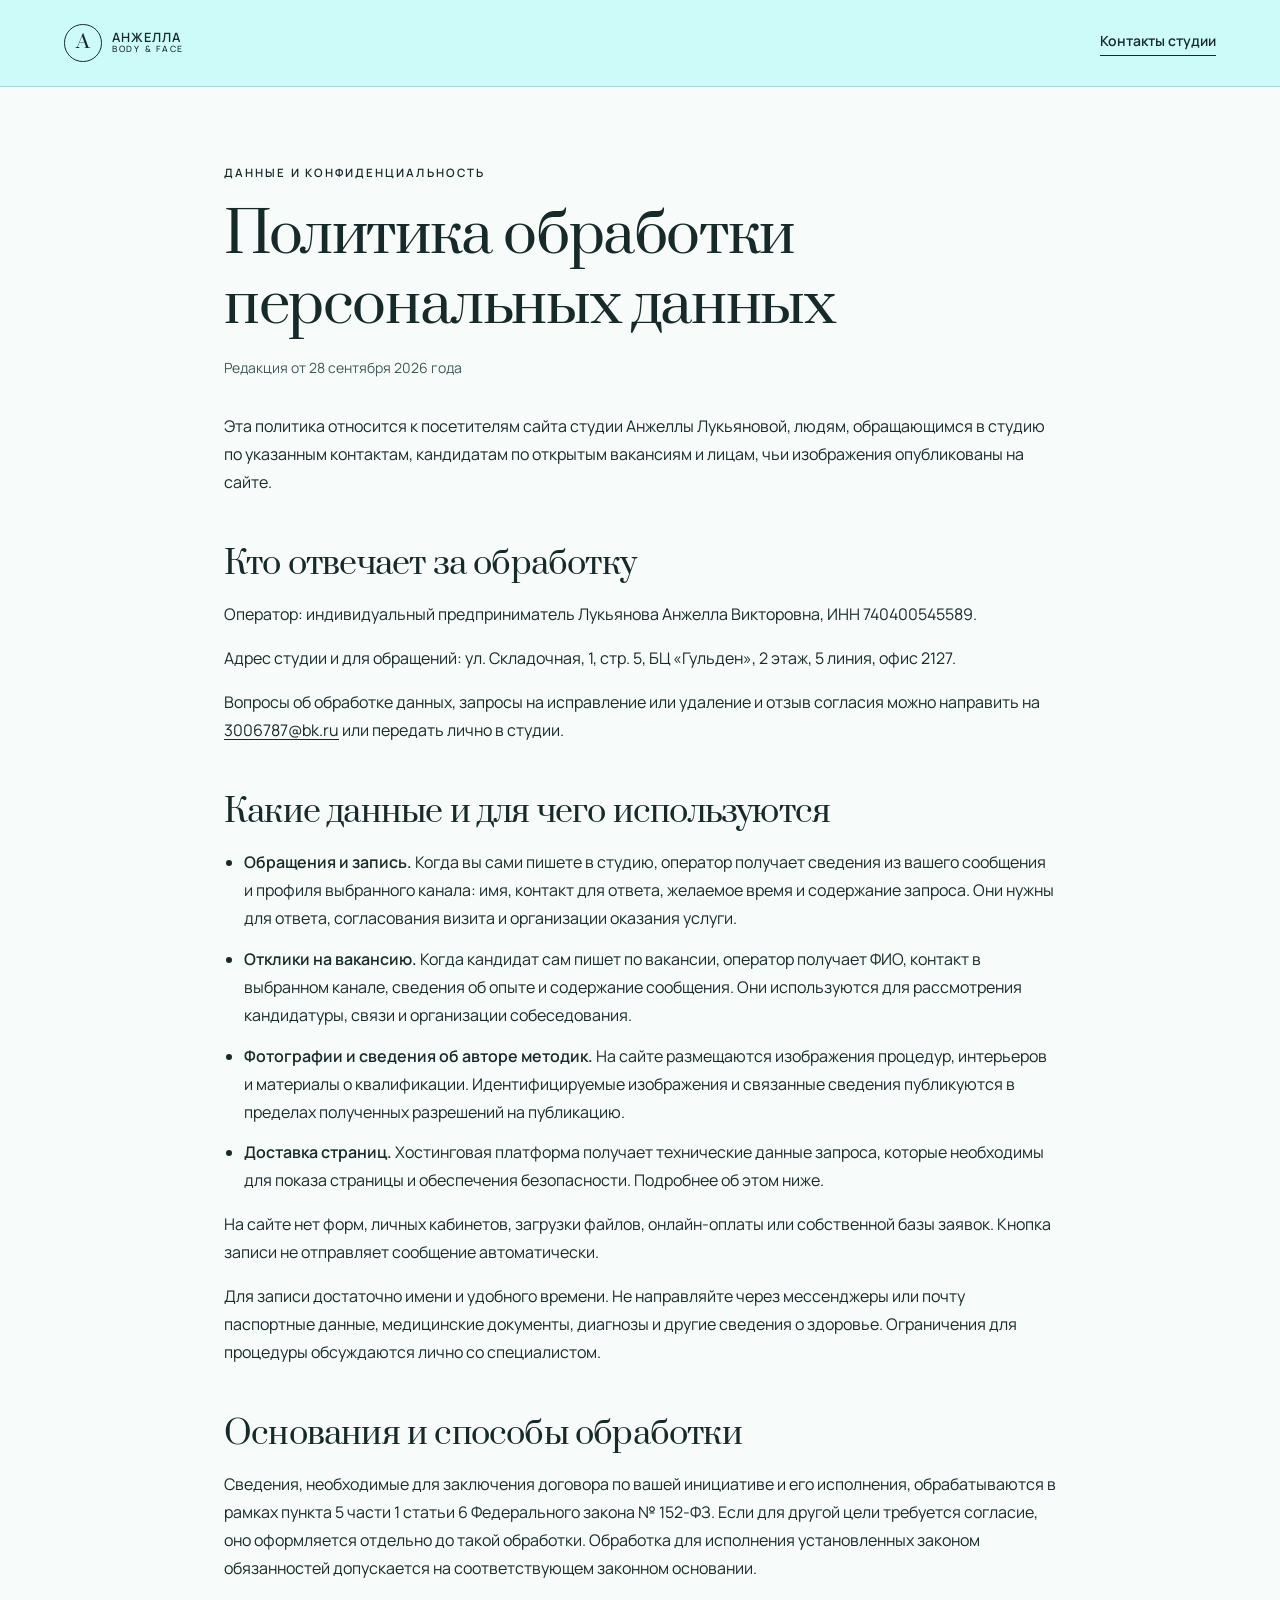
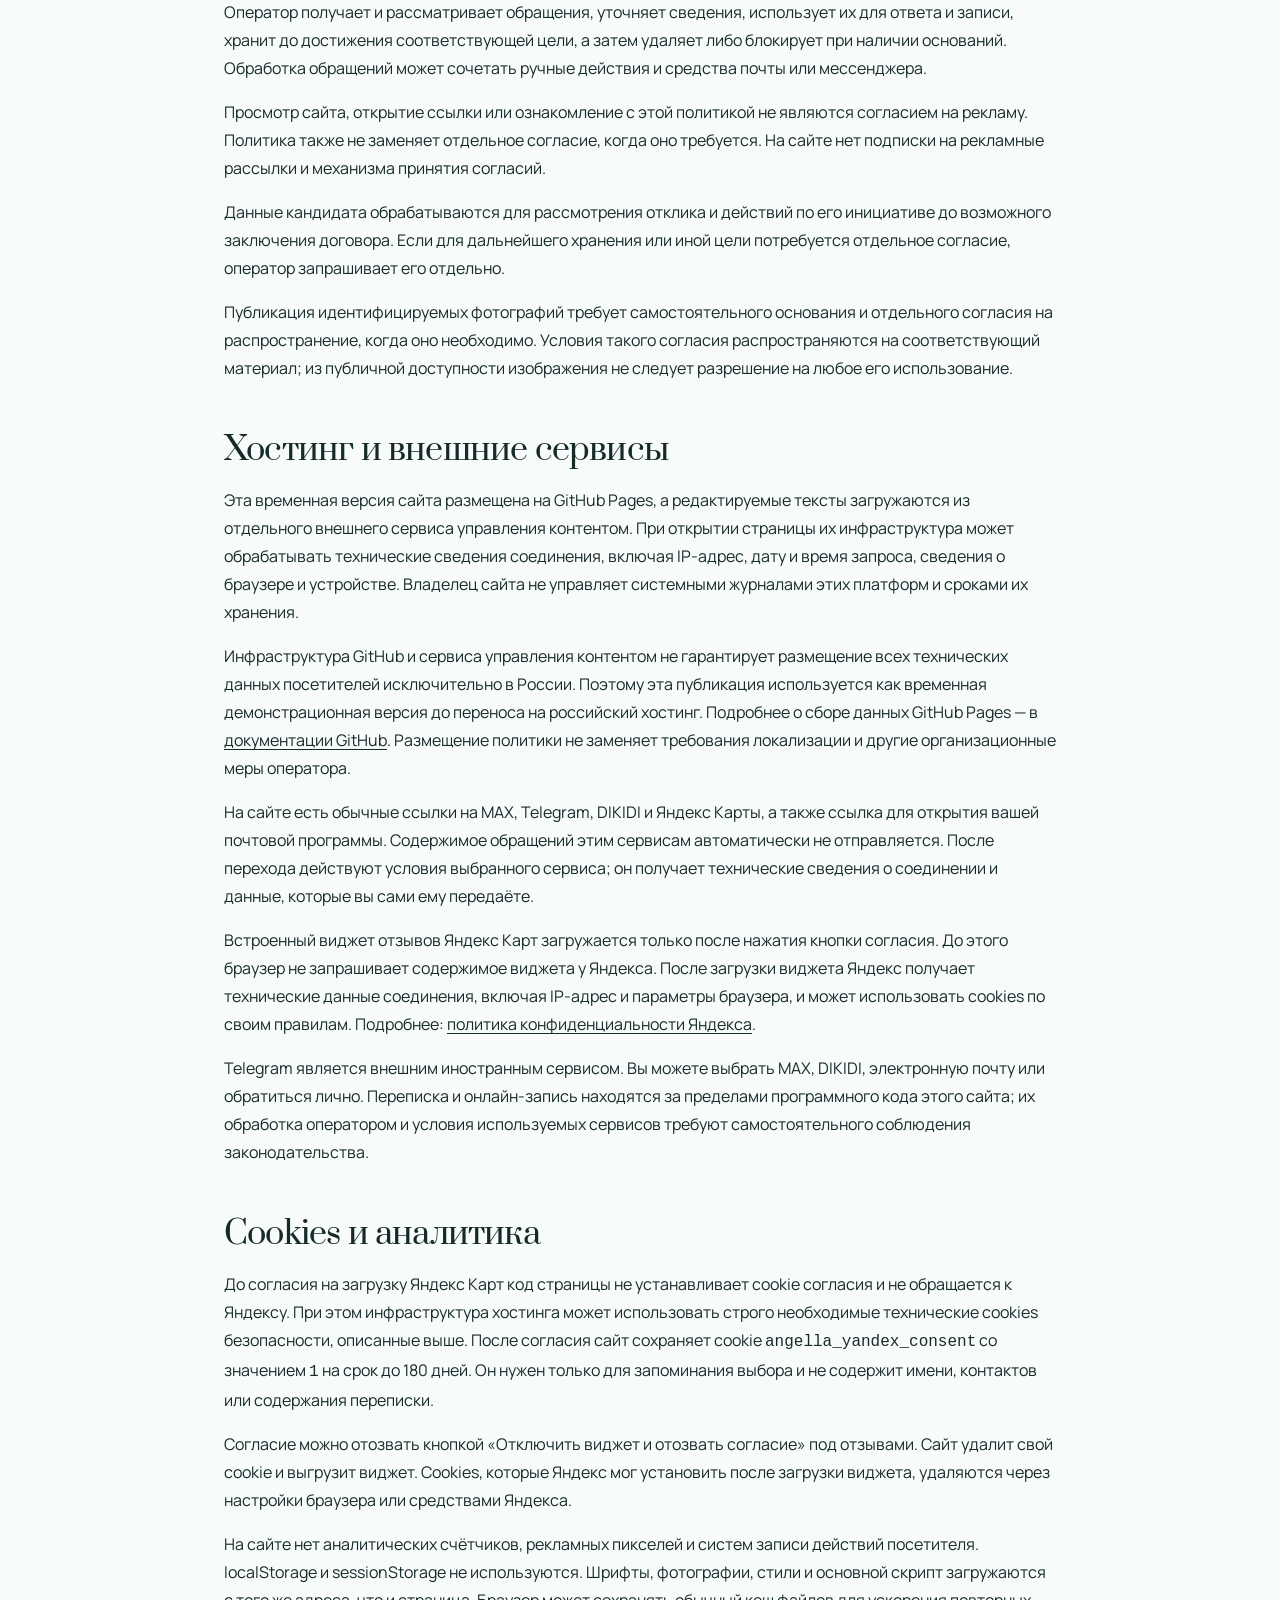
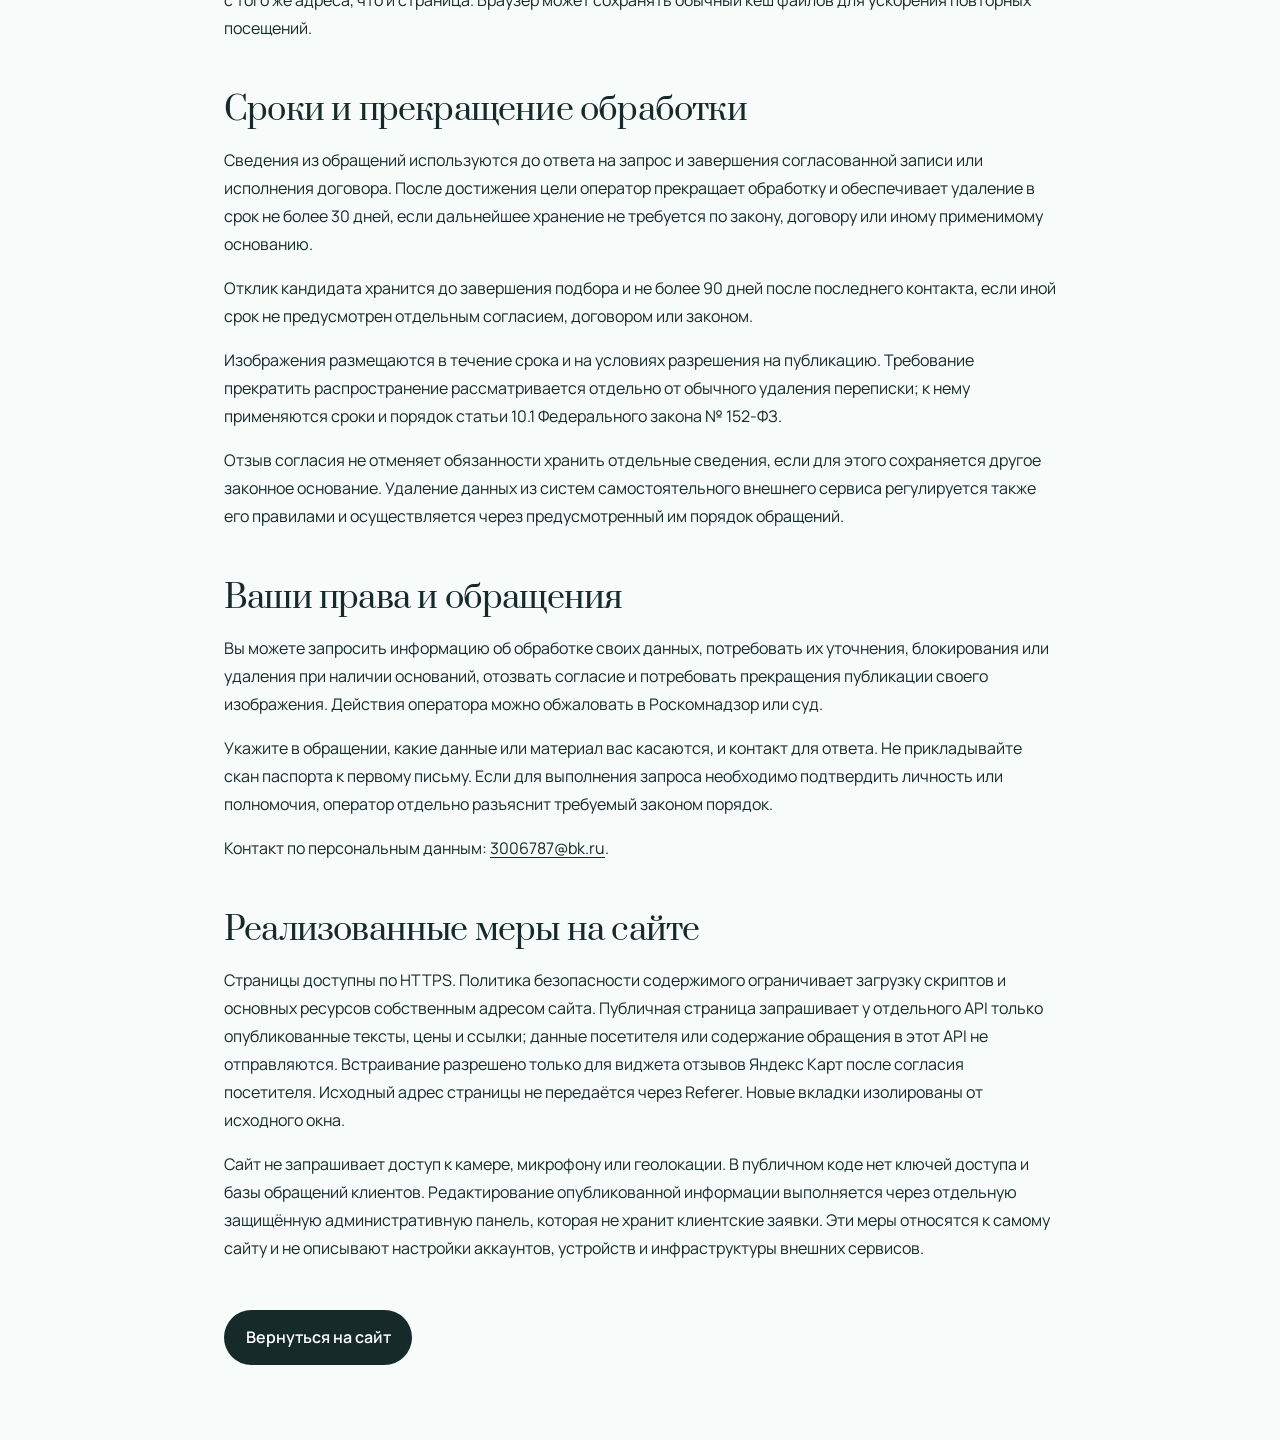
==== commit cc4596b5: "Update public site and vacancy content" ====
--- a/privacy.html
+++ b/privacy.html
@@ -2,15 +2,19 @@
 <html lang="ru">
 <head>
   <meta charset="utf-8">
+  <meta http-equiv="Cache-Control" content="no-store, no-cache, must-revalidate">
+  <meta http-equiv="Pragma" content="no-cache">
+  <meta http-equiv="Expires" content="0">
   <meta http-equiv="Content-Security-Policy" content="default-src 'none'; script-src 'none'; style-src 'self'; img-src 'self'; font-src 'self'; connect-src 'none'; frame-src 'none'; object-src 'none'; base-uri 'none'; form-action 'none'; worker-src 'none'; manifest-src 'none'; upgrade-insecure-requests">
   <meta name="referrer" content="no-referrer">
+  <meta name="robots" content="noindex, nofollow, noarchive">
   <meta http-equiv="x-dns-prefetch-control" content="off">
   <meta name="viewport" content="width=device-width, initial-scale=1">
   <meta name="description" content="Политика обработки персональных данных посетителей сайта студии Анжеллы Лукьяновой: обращения, внешние сервисы и права посетителей.">
   <meta name="theme-color" content="#CCFBFA">
   <title>Политика обработки персональных данных | Анжелла Лукьянова</title>
   <link rel="icon" href="assets/favicon.svg" type="image/svg+xml">
-  <link rel="stylesheet" href="assets/styles.css?v=20260914-reviews">
+  <link rel="stylesheet" href="assets/styles.css?v=20260928-release-hardening-1">
 </head>
 <body class="legal-page">
   <a class="skip-link" href="#privacy-content">Перейти к содержанию</a>
@@ -21,8 +25,8 @@
   <main class="legal-main" id="privacy-content">
     <p class="eyebrow">Данные и конфиденциальность</p>
     <h1>Политика обработки персональных данных</h1>
-    <p class="legal-date">Редакция от 14 сентября 2026 года</p>
-    <p>Эта политика относится к посетителям сайта студии Анжеллы Лукьяновой, людям, обращающимся в студию по указанным контактам, и лицам, чьи изображения опубликованы на сайте.</p>
+    <p class="legal-date">Редакция от 28 сентября 2026 года</p>
+    <p>Эта политика относится к посетителям сайта студии Анжеллы Лукьяновой, людям, обращающимся в студию по указанным контактам, кандидатам по открытым вакансиям и лицам, чьи изображения опубликованы на сайте.</p>
 
     <section aria-labelledby="operator-title">
       <h2 id="operator-title">Кто отвечает за обработку</h2>
@@ -35,8 +39,9 @@
       <h2 id="data-title">Какие данные и для чего используются</h2>
       <ul>
         <li><strong>Обращения и запись.</strong> Когда вы сами пишете в студию, оператор получает сведения из вашего сообщения и профиля выбранного канала: имя, контакт для ответа, желаемое время и содержание запроса. Они нужны для ответа, согласования визита и организации оказания услуги.</li>
+        <li><strong>Отклики на вакансию.</strong> Когда кандидат сам пишет по вакансии, оператор получает ФИО, контакт в выбранном канале, сведения об опыте и содержание сообщения. Они используются для рассмотрения кандидатуры, связи и организации собеседования.</li>
         <li><strong>Фотографии и сведения об авторе методик.</strong> На сайте размещаются изображения процедур, интерьеров и материалы о квалификации. Идентифицируемые изображения и связанные сведения публикуются в пределах полученных разрешений на публикацию.</li>
-        <li><strong>Доставка страниц.</strong> Хостинг получает технические данные запроса. GitHub сообщает, что при посещении GitHub Pages сохраняет IP-адрес посетителя для обеспечения безопасности. Подробнее об этом ниже.</li>
+        <li><strong>Доставка страниц.</strong> Хостинговая платформа получает технические данные запроса, которые необходимы для показа страницы и обеспечения безопасности. Подробнее об этом ниже.</li>
       </ul>
       <p>На сайте нет форм, личных кабинетов, загрузки файлов, онлайн-оплаты или собственной базы заявок. Кнопка записи не отправляет сообщение автоматически.</p>
       <p>Для записи достаточно имени и удобного времени. Не направляйте через мессенджеры или почту паспортные данные, медицинские документы, диагнозы и другие сведения о здоровье. Ограничения для процедуры обсуждаются лично со специалистом.</p>
@@ -47,21 +52,22 @@
       <p>Сведения, необходимые для заключения договора по вашей инициативе и его исполнения, обрабатываются в рамках пункта 5 части 1 статьи 6 Федерального закона № 152-ФЗ. Если для другой цели требуется согласие, оно оформляется отдельно до такой обработки. Обработка для исполнения установленных законом обязанностей допускается на соответствующем законном основании.</p>
       <p>Оператор получает и рассматривает обращения, уточняет сведения, использует их для ответа и записи, хранит до достижения соответствующей цели, а затем удаляет либо блокирует при наличии оснований. Обработка обращений может сочетать ручные действия и средства почты или мессенджера.</p>
       <p>Просмотр сайта, открытие ссылки или ознакомление с этой политикой не являются согласием на рекламу. Политика также не заменяет отдельное согласие, когда оно требуется. На сайте нет подписки на рекламные рассылки и механизма принятия согласий.</p>
+      <p id="candidates-title">Данные кандидата обрабатываются для рассмотрения отклика и действий по его инициативе до возможного заключения договора. Если для дальнейшего хранения или иной цели потребуется отдельное согласие, оператор запрашивает его отдельно.</p>
       <p>Публикация идентифицируемых фотографий требует самостоятельного основания и отдельного согласия на распространение, когда оно необходимо. Условия такого согласия распространяются на соответствующий материал; из публичной доступности изображения не следует разрешение на любое его использование.</p>
     </section>
 
     <section aria-labelledby="external-title">
       <h2 id="external-title">Хостинг и внешние сервисы</h2>
-      <p>Эта версия сайта размещена на GitHub Pages. Инфраструктура GitHub является иностранной: размещение всех технических данных посетителей исключительно в России для этой публикации не обеспечено. Условия обработки и хранения инфраструктурных журналов определяет GitHub. Код сайта не позволяет отключить такие журналы или управлять сроком их хранения.</p>
-      <p>Сведения о регистрации IP-адресов приведены в <a href="https://docs.github.com/en/pages/getting-started-with-github-pages/what-is-github-pages#data-collection" target="_blank" rel="noopener noreferrer">документации GitHub Pages</a>. Порядок международной обработки и хранения описан в <a href="https://docs.github.com/en/site-policy/privacy-policies/github-general-privacy-statement" target="_blank" rel="noopener noreferrer">политике GitHub</a>. Публикация этой политики не подтверждает выполнение требований локализации и не заменяет необходимых организационных мер.</p>
-      <p>На сайте есть обычные ссылки на MAX, WhatsApp, DIKIDI и Яндекс Карты, а также ссылка для открытия вашей почтовой программы. Содержимое обращений этим сервисам автоматически не отправляется. После перехода действуют условия выбранного сервиса; он получает технические сведения о соединении и данные, которые вы сами ему передаёте.</p>
+      <p>Эта временная версия сайта размещена на GitHub Pages, а редактируемые тексты загружаются из отдельного внешнего сервиса управления контентом. При открытии страницы их инфраструктура может обрабатывать технические сведения соединения, включая IP-адрес, дату и время запроса, сведения о браузере и устройстве. Владелец сайта не управляет системными журналами этих платформ и сроками их хранения.</p>
+      <p>Инфраструктура GitHub и сервиса управления контентом не гарантирует размещение всех технических данных посетителей исключительно в России. Поэтому эта публикация используется как временная демонстрационная версия до переноса на российский хостинг. Подробнее о сборе данных GitHub Pages — в <a href="https://docs.github.com/en/pages/getting-started-with-github-pages/what-is-github-pages#data-collection" target="_blank" rel="noopener noreferrer">документации GitHub</a>. Размещение политики не заменяет требования локализации и другие организационные меры оператора.</p>
+      <p>На сайте есть обычные ссылки на MAX, Telegram, DIKIDI и Яндекс Карты, а также ссылка для открытия вашей почтовой программы. Содержимое обращений этим сервисам автоматически не отправляется. После перехода действуют условия выбранного сервиса; он получает технические сведения о соединении и данные, которые вы сами ему передаёте.</p>
       <p>Встроенный виджет отзывов Яндекс Карт загружается только после нажатия кнопки согласия. До этого браузер не запрашивает содержимое виджета у Яндекса. После загрузки виджета Яндекс получает технические данные соединения, включая IP-адрес и параметры браузера, и может использовать cookies по своим правилам. Подробнее: <a href="https://yandex.ru/legal/confidential/" target="_blank" rel="noopener noreferrer">политика конфиденциальности Яндекса</a>.</p>
-      <p>WhatsApp является иностранным сервисом. Вы можете выбрать MAX, DIKIDI, электронную почту или обратиться лично. Переписка и онлайн-запись находятся за пределами программного кода этого сайта; их обработка оператором и условия используемых сервисов требуют самостоятельного соблюдения законодательства.</p>
+      <p>Telegram является внешним иностранным сервисом. Вы можете выбрать MAX, DIKIDI, электронную почту или обратиться лично. Переписка и онлайн-запись находятся за пределами программного кода этого сайта; их обработка оператором и условия используемых сервисов требуют самостоятельного соблюдения законодательства.</p>
     </section>
 
     <section aria-labelledby="cookies-title">
       <h2 id="cookies-title">Cookies и аналитика</h2>
-      <p>До согласия на загрузку Яндекс Карт код сайта не устанавливает cookies и не обращается к Яндексу. После согласия сайт сохраняет технический cookie <code>angella_yandex_consent</code> со значением <code>1</code> на срок до 180 дней. Он нужен только для запоминания выбора и не содержит имени, контактов или содержания переписки.</p>
+      <p>До согласия на загрузку Яндекс Карт код страницы не устанавливает cookie согласия и не обращается к Яндексу. При этом инфраструктура хостинга может использовать строго необходимые технические cookies безопасности, описанные выше. После согласия сайт сохраняет cookie <code>angella_yandex_consent</code> со значением <code>1</code> на срок до 180 дней. Он нужен только для запоминания выбора и не содержит имени, контактов или содержания переписки.</p>
       <p>Согласие можно отозвать кнопкой «Отключить виджет и отозвать согласие» под отзывами. Сайт удалит свой cookie и выгрузит виджет. Cookies, которые Яндекс мог установить после загрузки виджета, удаляются через настройки браузера или средствами Яндекса.</p>
       <p>На сайте нет аналитических счётчиков, рекламных пикселей и систем записи действий посетителя. localStorage и sessionStorage не используются. Шрифты, фотографии, стили и основной скрипт загружаются с того же адреса, что и страница. Браузер может сохранять обычный кеш файлов для ускорения повторных посещений.</p>
     </section>
@@ -69,6 +75,7 @@
     <section aria-labelledby="retention-title">
       <h2 id="retention-title">Сроки и прекращение обработки</h2>
       <p>Сведения из обращений используются до ответа на запрос и завершения согласованной записи или исполнения договора. После достижения цели оператор прекращает обработку и обеспечивает удаление в срок не более 30 дней, если дальнейшее хранение не требуется по закону, договору или иному применимому основанию.</p>
+      <p>Отклик кандидата хранится до завершения подбора и не более 90 дней после последнего контакта, если иной срок не предусмотрен отдельным согласием, договором или законом.</p>
       <p>Изображения размещаются в течение срока и на условиях разрешения на публикацию. Требование прекратить распространение рассматривается отдельно от обычного удаления переписки; к нему применяются сроки и порядок статьи 10.1 Федерального закона № 152-ФЗ.</p>
       <p>Отзыв согласия не отменяет обязанности хранить отдельные сведения, если для этого сохраняется другое законное основание. Удаление данных из систем самостоятельного внешнего сервиса регулируется также его правилами и осуществляется через предусмотренный им порядок обращений.</p>
     </section>
@@ -82,8 +89,8 @@
 
     <section aria-labelledby="security-title">
       <h2 id="security-title">Реализованные меры на сайте</h2>
-      <p>Страницы доступны по HTTPS. Политика безопасности содержимого ограничивает загрузку скриптов и основных ресурсов собственным адресом сайта, запрещает запросы из скрипта к API и отправку форм. Встраивание разрешено только для виджета отзывов Яндекс Карт после согласия посетителя. Исходный адрес страницы не передаётся через Referer. Новые вкладки изолированы от исходного окна.</p>
-      <p>Сайт не запрашивает доступ к камере, микрофону или геолокации. В опубликованном коде нет ключей доступа, административной панели и базы обращений. Эти меры относятся к самому сайту и не описывают настройки аккаунтов, устройств и инфраструктуры внешних сервисов.</p>
+      <p>Страницы доступны по HTTPS. Политика безопасности содержимого ограничивает загрузку скриптов и основных ресурсов собственным адресом сайта. Публичная страница запрашивает у отдельного API только опубликованные тексты, цены и ссылки; данные посетителя или содержание обращения в этот API не отправляются. Встраивание разрешено только для виджета отзывов Яндекс Карт после согласия посетителя. Исходный адрес страницы не передаётся через Referer. Новые вкладки изолированы от исходного окна.</p>
+      <p>Сайт не запрашивает доступ к камере, микрофону или геолокации. В публичном коде нет ключей доступа и базы обращений клиентов. Редактирование опубликованной информации выполняется через отдельную защищённую административную панель, которая не хранит клиентские заявки. Эти меры относятся к самому сайту и не описывают настройки аккаунтов, устройств и инфраструктуры внешних сервисов.</p>
     </section>
 
     <nav class="legal-back" aria-label="Возврат на сайт"><a class="button button-dark" href="index.html">Вернуться на сайт</a></nav>
--- a/assets/styles.css
+++ b/assets/styles.css
@@ -12,25 +12,26 @@
 .skip-link{position:fixed;left:1rem;top:-4rem;background:var(--ink);color:#fff;padding:.75rem 1rem;z-index:1000}.skip-link:focus{top:1rem}
 .site-header{position:absolute;z-index:10;top:0;left:0;width:100%;display:grid;grid-template-columns:1fr auto 1fr;align-items:center;padding:1.4rem clamp(1.25rem,4vw,4.5rem);border-bottom:1px solid rgba(23,42,42,.2)}
 .brand{display:flex;align-items:center;gap:.65rem;width:max-content}.brand-mark{display:grid;place-items:center;width:2.35rem;height:2.35rem;border:1px solid currentColor;border-radius:50%;font-family:var(--serif);font-size:1.2rem}.brand-copy{font-weight:600;line-height:.8;text-transform:uppercase;letter-spacing:.08em;font-size:.8rem}.brand-copy small{font-size:.54rem;font-weight:500;letter-spacing:.2em}.desktop-nav{display:flex;gap:2rem;font-size:.8rem;font-weight:600;text-transform:uppercase;letter-spacing:.06em}.desktop-nav a{position:relative}.desktop-nav a:after{content:"";position:absolute;left:0;bottom:-.2rem;width:100%;height:1px;background:currentColor;transform:scaleX(0);transform-origin:right;transition:transform .25s ease}.desktop-nav a:hover:after{transform:scaleX(1);transform-origin:left}.header-cta{justify-self:end;border:1px solid var(--ink);border-radius:999px;padding:.7rem 1.15rem;font-size:.8rem;font-weight:600;text-transform:uppercase;letter-spacing:.05em;transition:.25s}.header-cta:hover{background:var(--ink);color:#fff}.mobile-nav{display:none}
-.hero{min-height:92svh;display:grid;grid-template-columns:minmax(0,1.08fr) minmax(360px,.92fr);background:var(--ice);padding-top:5.2rem}.hero-copy{padding:clamp(3.75rem,7vw,6.5rem) clamp(1.5rem,6vw,7rem) 3rem;display:flex;flex-direction:column;justify-content:center}.eyebrow,.section-number{text-transform:uppercase;letter-spacing:.18em;font-size:.72rem;font-weight:600;margin:0 0 1.4rem}.hero h1,.section-head h2,.manifesto h2,.about h2,.visit h2,.values h2,.faq h2,.contact h2,.location h2{font-family:var(--serif);font-weight:400;letter-spacing:-.04em;line-height:.95;margin:0}.hero h1{font-size:clamp(4rem,7.7vw,8.6rem)}em{font-style:italic;color:#9a4347}.hero-lead{max-width:43rem;font-size:clamp(1rem,1.5vw,1.25rem);margin:1.7rem 0;color:rgba(23,42,42,.8)}.hero-actions{display:flex;align-items:center;gap:1.6rem;flex-wrap:wrap}.button{display:inline-flex;align-items:center;justify-content:space-between;gap:2rem;min-height:3rem;border:0;border-radius:999px;padding:1rem 1.35rem;cursor:pointer;font-weight:600}.button-dark{background:var(--ink);color:#fff}.button span{font-size:1.2rem}.text-link{border-bottom:1px solid currentColor;padding-bottom:.2rem;font-size:.9rem;font-weight:600}.hero-stats{display:flex;gap:clamp(1.5rem,4vw,4rem);margin:clamp(2.25rem,5vh,4rem) 0 0}.hero-stats div{display:grid;grid-template-columns:auto auto;align-items:start;gap:.6rem}.hero-stats dt{font-family:var(--serif);font-size:2rem;line-height:1}.hero-stats dd{margin:0;font-size:.66rem;line-height:1.35;text-transform:uppercase;letter-spacing:.08em}.hero-visual{position:relative;min-height:620px;overflow:hidden;background:var(--blush)}.hero-visual:after{content:"";position:absolute;inset:0;background:linear-gradient(180deg,transparent 55%,rgba(23,42,42,.28));pointer-events:none}.hero-visual img{width:100%;height:100%;object-fit:cover}.hero-badge{position:absolute;z-index:2;top:8rem;right:2rem;width:8.7rem;height:8.7rem;background:var(--coral);border-radius:50%;display:grid;place-content:center;text-align:center;transform:rotate(8deg)}.hero-badge span{font-family:var(--serif);font-size:1.35rem}.hero-badge small{font-size:.56rem;text-transform:uppercase;letter-spacing:.08em}.image-note{position:absolute;z-index:2;bottom:2rem;left:2rem;color:#fff;text-transform:uppercase;letter-spacing:.16em;font-size:.68rem;margin:0}
+.hero{min-height:92svh;display:grid;grid-template-columns:minmax(0,1.08fr) minmax(360px,.92fr);background:var(--ice);padding-top:5.2rem}.hero-copy{padding:clamp(3.75rem,7vw,6.5rem) clamp(1.5rem,6vw,7rem) 3rem;display:flex;flex-direction:column;justify-content:center}.eyebrow,.section-number{text-transform:uppercase;letter-spacing:.18em;font-size:.72rem;font-weight:600;margin:0 0 1.4rem}.hero h1,.section-head h2,.manifesto h2,.about h2,.visit h2,.values h2,.faq h2,.contact h2,.location h2{font-family:var(--serif);font-weight:400;letter-spacing:-.04em;line-height:.95;margin:0}.hero h1{font-size:clamp(4rem,7.7vw,8.6rem)}em{font-style:italic;color:#9a4347}.hero-lead{max-width:43rem;font-size:clamp(1rem,1.5vw,1.25rem);margin:1.7rem 0;color:rgba(23,42,42,.8)}.hero-actions{display:flex;align-items:center;gap:1rem;flex-wrap:wrap}.button{display:inline-flex;align-items:center;justify-content:space-between;gap:2rem;min-height:3rem;border:0;border-radius:999px;padding:1rem 1.35rem;cursor:pointer;font-weight:600}.button-dark{background:var(--ink);color:#fff}.hero-vacancy-button{gap:1rem;border:1px solid var(--ink);background:transparent}.hero-vacancy-button:hover{background:var(--coral)}.button span{font-size:1.2rem}.text-link{border-bottom:1px solid currentColor;padding-bottom:.2rem;font-size:.9rem;font-weight:600}.hero-stats{display:flex;gap:clamp(1.5rem,4vw,4rem);margin:clamp(2.25rem,5vh,4rem) 0 0}.hero-stats div{display:grid;grid-template-columns:auto auto;align-items:start;gap:.6rem}.hero-stats dt{font-family:var(--serif);font-size:2rem;line-height:1}.hero-stats dd{margin:0;font-size:.66rem;line-height:1.35;text-transform:uppercase;letter-spacing:.08em}.hero-visual{position:relative;min-height:620px;overflow:hidden;background:var(--blush)}.hero-visual:after{content:"";position:absolute;inset:0;background:linear-gradient(180deg,transparent 55%,rgba(23,42,42,.28));pointer-events:none}.hero-visual img{width:100%;height:100%;object-fit:cover}.hero-badge{position:absolute;z-index:2;top:8rem;right:2rem;width:8.7rem;height:8.7rem;background:var(--coral);border-radius:50%;display:grid;place-content:center;text-align:center;transform:rotate(8deg)}.hero-badge span{font-family:var(--serif);font-size:1.35rem}.hero-badge small{font-size:.56rem;text-transform:uppercase;letter-spacing:.08em}.image-note{position:absolute;z-index:2;bottom:2rem;left:2rem;color:#fff;text-transform:uppercase;letter-spacing:.16em;font-size:.68rem;margin:0}
 .section-pad{padding:clamp(4rem,8vw,7.5rem) clamp(1.25rem,5vw,5.5rem)}.manifesto{display:grid;grid-template-columns:1fr 2fr;background:var(--coral);align-items:center}.manifesto>div{max-width:65rem}.manifesto h2,.section-head h2,.about h2,.visit h2,.values h2,.faq h2,.contact h2,.location h2{font-size:clamp(3rem,6vw,7rem)}.manifesto h2 span{color:#214545}.manifesto>div>p{font-size:clamp(1.05rem,1.7vw,1.35rem);max-width:44rem;margin:1.8rem 0 0}
 .programs{background:#fff}.section-head{display:grid;grid-template-columns:1.2fr .8fr;gap:3rem;align-items:end}.section-head em{color:#26777a}.section-intro{max-width:30rem;font-size:1.05rem;margin:0 0 .5rem}.program-tabs{display:flex;gap:.4rem;margin:3rem 0 2rem;border-bottom:1px solid var(--line);overflow-x:auto}.tab{flex:1;min-width:max-content;background:none;border:0;border-bottom:3px solid transparent;padding:1rem .8rem;text-align:left;cursor:pointer;font-weight:600;opacity:.76}.tab span{float:right;margin-left:1rem;font-size:.75rem}.tab.is-active{opacity:1;border-color:var(--ink)}.program-grid{display:grid;grid-template-columns:repeat(2,minmax(0,1fr));gap:1rem}.program-card{min-height:33rem;padding:2rem;border-radius:1.8rem;display:flex;flex-direction:column;transition:transform .3s ease,opacity .3s ease}.program-card:hover{transform:translateY(-5px)}.program-card[hidden]{display:none}.program-card.coral{background:var(--coral)}.program-card.blush{background:var(--blush)}.program-card.aqua{background:var(--aqua)}.program-card.ice{background:var(--ice)}.card-top{display:flex;justify-content:space-between;font-size:.69rem;text-transform:uppercase;letter-spacing:.12em}.program-card h3{font-family:var(--serif);font-size:clamp(2.2rem,4vw,4.3rem);font-weight:400;line-height:1;margin:3rem 0 1.2rem;max-width:15ch}.program-card>p{font-size:1rem;max-width:39rem}.program-card ul{display:flex;flex-wrap:wrap;gap:.5rem;list-style:none;padding:0;margin:1.5rem 0}.program-card li{border:1px solid currentColor;border-radius:999px;padding:.42rem .7rem;font-size:.75rem}.price-row{margin-top:auto;padding-top:2rem;border-top:1px solid var(--line);display:flex;justify-content:space-between;align-items:center}.price-row strong{font-family:var(--serif);font-size:1.6rem;font-weight:400}.price-row a{font-weight:600;border-bottom:1px solid currentColor;padding-bottom:.15rem}
 .about{display:grid;grid-template-columns:1fr 1fr;gap:8vw;background:var(--ice)}.about-title{position:sticky;top:3rem;align-self:start}.about-title em{color:#26878a}.role{max-width:25rem;text-transform:uppercase;letter-spacing:.12em;font-size:.72rem;margin-top:2rem}.about-story{padding-top:5rem}.story-lead{font-family:var(--serif);font-size:clamp(1.65rem,3vw,3.4rem);line-height:1.15;margin:0 0 3rem;color:#ba5d60}.about-story>p:not(.story-lead){font-size:1.1rem;max-width:43rem}.credentials{display:grid;grid-template-columns:1fr 1fr;margin-top:3rem;border-top:1px solid var(--line)}.credentials span{padding:1rem .5rem 1rem 0;border-bottom:1px solid var(--line);font-size:.78rem;text-transform:uppercase;letter-spacing:.05em}
 .visit{background:#fff}.steps{display:grid;grid-template-columns:repeat(3,1fr);list-style:none;padding:0;margin:5rem 0 0;border-top:1px solid var(--line)}.steps li{padding:2rem 2rem 4rem 0;border-right:1px solid var(--line)}.steps li+li{padding-left:2rem}.steps li:last-child{border:0}.steps span{font-family:var(--serif);color:#ba5d60}.steps h3{font-family:var(--serif);font-size:2rem;font-weight:400;margin:3rem 0 1rem}.steps p{max-width:23rem}
 .values{display:grid;grid-template-columns:1.2fr .8fr;background:var(--ink);color:#fff;gap:7vw}.values-panel em{color:var(--coral)}.values-panel>p:last-child{font-size:1.1rem;max-width:43rem;margin-top:2rem;color:rgba(255,255,255,.76)}.values-list{border-top:1px solid rgba(255,255,255,.2)}.values-list div{display:grid;grid-template-columns:3rem 1fr;padding:1.5rem 0;border-bottom:1px solid rgba(255,255,255,.2)}.values-list span{color:var(--aqua);font-family:var(--serif)}.values-list p{margin:0;font-size:1rem}
-.faq{display:grid;grid-template-columns:.8fr 1.2fr;gap:8vw;background:var(--aqua)}.faq-heading em{color:#26878a}.accordion{border-top:1px solid var(--line)}details{border-bottom:1px solid var(--line)}summary{list-style:none;display:flex;justify-content:space-between;gap:1rem;padding:1.6rem 0;cursor:pointer;font-size:1.05rem;font-weight:600}summary::-webkit-details-marker{display:none}summary span{font-size:1.5rem;transition:transform .25s}details[open] summary span{transform:rotate(45deg)}details p{max-width:42rem;margin:0 0 1.7rem;color:rgba(23,42,42,.75)}
+.vacancy{background:var(--paper)}.vacancy .section-head em{color:#9a4347}.vacancy-grid{display:grid;grid-template-columns:repeat(2,minmax(0,1fr));gap:1rem;margin-top:4rem}.vacancy-card{min-height:35rem;padding:clamp(1.5rem,4vw,3rem);border-radius:1.5rem;display:flex;flex-direction:column}.vacancy-card-dark{background:var(--ink);color:#fff}.vacancy-card-light{background:var(--coral);color:var(--ink)}.vacancy-label{margin:0 0 2rem;font-size:.75rem;font-weight:600;letter-spacing:.12em;text-transform:uppercase}.vacancy-card h3{max-width:13ch;margin:0 0 2rem;font-family:var(--serif);font-size:clamp(2.2rem,4vw,4rem);font-weight:400;line-height:1}.vacancy-card>p:not(.vacancy-label){max-width:35rem;margin:0 0 1.5rem;font-size:1rem;line-height:1.7}.vacancy-card ul{display:grid;gap:1rem;margin:auto 0 0;padding:0;list-style:none}.vacancy-card li{position:relative;padding-left:1.5rem;font-size:1rem;line-height:1.55}.vacancy-card li:before{content:"";position:absolute;left:0;top:.65em;width:.55rem;height:.55rem;transform:rotate(45deg);background:var(--aqua)}.vacancy-card-light li:before{background:var(--ink)}.vacancy-bottom{display:grid;grid-template-columns:minmax(0,1fr) auto;align-items:center;gap:3rem;margin-top:1rem;padding:clamp(1.5rem,3vw,2.25rem);border:1px solid var(--line);border-radius:1.5rem;background:#fff}.vacancy-bottom .vacancy-label{margin-bottom:.7rem}.vacancy-bottom p:last-child{max-width:48rem;margin:0;line-height:1.65;color:rgba(23,42,42,.78)}.vacancy-actions{display:flex;align-items:center;gap:1.25rem;flex-wrap:wrap;justify-content:flex-end}.vacancy-link{padding-bottom:.2rem;border-bottom:1px solid currentColor;font-size:.9rem;font-weight:600}.vacancy-response{margin:1rem 0 0;padding:1rem 1.2rem;border-radius:1rem;background:var(--aqua);font-weight:600}.vacancy-note{margin:1rem 0 0;font-size:.8rem;color:rgba(23,42,42,.65)}
+.faq{display:grid;grid-template-columns:.8fr 1.2fr;gap:8vw;background:var(--aqua)}.faq-heading em{color:#26878a}.accordion{border-top:1px solid var(--line)}details{border-bottom:1px solid var(--line)}summary{list-style:none;display:flex;justify-content:space-between;gap:1rem;padding:1.6rem 0;cursor:pointer;font-size:1.05rem;font-weight:600}summary::-webkit-details-marker{display:none}summary span{font-size:1.5rem;transition:transform .25s}details[open] summary span{transform:rotate(45deg)}details p{max-width:42rem;margin:0 0 1.7rem;color:rgba(23,42,42,.75)}.faq-answer{padding-bottom:1.7rem}.faq-answer>p:first-child{margin-bottom:1.2rem}.result-art{position:relative;overflow:hidden;max-width:42rem;margin:0;border-radius:1.15rem;background:#f8eee4;box-shadow:0 1rem 2.8rem rgba(23,42,42,.12)}.result-art:after{content:"";position:absolute;inset:0;background:linear-gradient(90deg,rgba(247,251,250,.94) 0%,rgba(247,251,250,.76) 28%,rgba(247,251,250,0) 58%);pointer-events:none}.result-art img{width:100%;aspect-ratio:3/2;object-fit:cover}.result-art figcaption{position:absolute;z-index:1;left:clamp(1.1rem,3vw,2rem);top:50%;display:grid;gap:.2rem;max-width:10rem;transform:translateY(-50%);color:var(--ink)}.result-art strong{font-family:var(--serif);font-size:clamp(2.25rem,6vw,4.4rem);font-weight:400;line-height:.9;color:#9a4347}.result-art span{font-size:.72rem;font-weight:600;line-height:1.35;text-transform:uppercase;letter-spacing:.08em}.faq-answer>.result-note{margin:.8rem 0 0;font-size:.78rem;line-height:1.55;color:rgba(23,42,42,.68)}
 .contact{display:grid;grid-template-columns:1.1fr .9fr;gap:8vw;background:var(--coral);align-items:end;min-height:62vh}.contact h2 em{color:#214545}.contact-copy>p:last-child{max-width:32rem;margin-top:2rem}.contact-actions{display:grid;gap:.7rem}.contact-button{width:100%;display:flex;justify-content:space-between;background:transparent;border:1px solid var(--ink);border-radius:999px;padding:1.2rem 1.4rem;cursor:pointer;font-weight:600;text-transform:uppercase;letter-spacing:.08em;transition:.2s}.contact-button:hover{background:var(--ink);color:#fff}.contact-actions>p{text-align:center;font-size:.7rem;text-transform:uppercase;letter-spacing:.1em}
 footer{display:grid;grid-template-columns:1fr 2fr auto;gap:2rem;align-items:end;padding:3rem clamp(1.25rem,5vw,5.5rem);background:var(--paper)}footer>p{font-size:.7rem;max-width:32rem;margin:0;text-transform:uppercase;letter-spacing:.05em}footer>a{font-size:.75rem;font-weight:600;text-transform:uppercase}
 dialog{width:min(33rem,calc(100% - 2rem));border:0;border-radius:1.5rem;padding:2.5rem;background:var(--ice);color:var(--ink);box-shadow:0 2rem 6rem rgba(23,42,42,.25)}dialog::backdrop{background:rgba(23,42,42,.6);backdrop-filter:blur(5px)}dialog h2{font-family:var(--serif);font-size:2.2rem;font-weight:400;line-height:1.05;margin:0 0 1.2rem}.dialog-close{position:absolute;right:1rem;top:1rem;width:2.75rem;height:2.75rem;border:0;border-radius:50%;background:rgba(23,42,42,.09);cursor:pointer}.dialog-ok{margin-top:1rem}
 .reveal{opacity:1;transform:none}.js .reveal{opacity:0;transform:translateY(18px);transition:opacity .7s ease,transform .7s ease}.js .reveal.is-visible{opacity:1;transform:none}
-@media(max-width:900px){body{padding-bottom:4.2rem}.site-header{grid-template-columns:1fr auto}.desktop-nav{display:none}.mobile-nav{position:fixed;z-index:50;left:.75rem;right:.75rem;bottom:.75rem;display:grid;grid-template-columns:1fr 1fr 1.15fr;align-items:center;padding:.4rem;background:var(--paper);border:1px solid var(--line);border-radius:1rem;box-shadow:0 .8rem 2.5rem rgba(23,42,42,.18)}.mobile-nav a{display:grid;place-items:center;min-height:2.9rem;border-radius:.75rem;font-size:.78rem;font-weight:600}.mobile-nav-primary{background:var(--ink);color:#fff}.hero{grid-template-columns:1fr;padding-top:5rem;min-height:auto}.hero-copy{min-height:auto;padding-top:6.5rem}.hero-visual{min-height:28rem}.manifesto,.section-head,.about,.values,.faq,.contact{grid-template-columns:1fr}.manifesto{gap:2rem}.about-title{position:static}.about-story{padding-top:0}.program-grid{grid-template-columns:1fr}.steps{grid-template-columns:1fr}.steps li,.steps li+li{padding:1.5rem 0 2.5rem;border-right:0;border-bottom:1px solid var(--line)}footer{grid-template-columns:1fr;align-items:start}.footer-brand{margin-bottom:2rem}}
+@media(max-width:900px){body{padding-bottom:4.2rem}.site-header{grid-template-columns:1fr auto}.desktop-nav{display:none}.mobile-nav{position:fixed;z-index:50;left:.75rem;right:.75rem;bottom:.75rem;display:grid;grid-template-columns:1fr 1fr 1.15fr;align-items:center;padding:.4rem;background:var(--paper);border:1px solid var(--line);border-radius:1rem;box-shadow:0 .8rem 2.5rem rgba(23,42,42,.18)}.mobile-nav a{display:grid;place-items:center;min-height:2.9rem;border-radius:.75rem;font-size:.78rem;font-weight:600}.mobile-nav-primary{background:var(--ink);color:#fff}.hero{grid-template-columns:1fr;padding-top:5rem;min-height:auto}.hero-copy{min-height:auto;padding-top:6.5rem}.hero-visual{min-height:28rem}.manifesto,.section-head,.about,.values,.faq,.contact{grid-template-columns:1fr}.manifesto{gap:2rem}.about-title{position:static}.about-story{padding-top:0}.program-grid,.vacancy-grid{grid-template-columns:1fr}.vacancy-card{min-height:auto}.vacancy-bottom{grid-template-columns:1fr}.vacancy-actions{justify-content:flex-start}.steps{grid-template-columns:1fr}.steps li,.steps li+li{padding:1.5rem 0 2.5rem;border-right:0;border-bottom:1px solid var(--line)}footer{grid-template-columns:1fr;align-items:start}.footer-brand{margin-bottom:2rem}}
 @media(max-width:560px){.site-header{padding:1rem 1.1rem}.header-cta{padding:.6rem .8rem;font-size:.7rem}.hero-copy{padding:5.7rem 1.15rem 2.5rem}.hero h1{font-size:clamp(3.45rem,17vw,5rem)}.hero-stats{gap:1rem;justify-content:space-between}.hero-stats div{grid-template-columns:1fr;gap:.3rem}.hero-visual{min-height:22rem}.hero-badge{top:2rem;right:1rem;width:7.3rem;height:7.3rem}.section-pad{padding:4.5rem 1.15rem}.manifesto h2,.section-head h2,.about h2,.visit h2,.values h2,.faq h2,.contact h2,.location h2{font-size:clamp(2.8rem,14vw,4.4rem)}.program-card{min-height:31rem;padding:1.35rem}.program-tabs{margin-top:2.5rem}.about-story{padding-top:0}.credentials{grid-template-columns:1fr}.contact{min-height:auto}.hero-actions{align-items:flex-start;flex-direction:column;gap:1.1rem}.price-row strong{font-size:1.35rem}dialog{padding:2rem 1.4rem}}
 @media(prefers-reduced-motion:reduce){html{scroll-behavior:auto}.js .reveal{opacity:1;transform:none;transition:none}.program-card{transition:none}}
 
 .hero-placeholder{display:grid;place-items:center;padding:2rem}.hero-placeholder:after{display:none}.hero-placeholder p{margin:0;text-align:center;font-size:clamp(1.1rem,2vw,1.6rem);line-height:1.4}
 .contact-actions>.contact-privacy{font-size:.875rem;line-height:1.6;text-align:left;margin:.5rem 0 0}.contact-privacy a,.privacy-link{display:inline;text-decoration:underline;text-underline-offset:.2em}.privacy-link{display:inline-block;margin-top:1rem;font-size:.875rem;line-height:1.5}.service-book-alternative{display:block;text-align:center;text-decoration:underline;text-underline-offset:.2em;margin-top:1rem;font-size:.875rem}.legal-header{display:flex;align-items:center;justify-content:space-between;gap:1.5rem;padding:1.5rem clamp(1.25rem,5vw,5.5rem);background:var(--ice);border-bottom:1px solid var(--line)}.legal-header .text-link{font-size:.875rem}.legal-main{max-width:58rem;margin:0 auto;padding:clamp(3rem,6vw,6rem) clamp(1.25rem,4vw,3rem);font-size:1rem;line-height:1.75}.legal-main h1,.legal-main h2{font-family:var(--serif);font-weight:400;letter-spacing:-.025em;line-height:1.25}.legal-main h1{font-size:clamp(2rem,5vw,3.5rem);margin:0 0 1rem;overflow-wrap:break-word}.legal-main h2{font-size:clamp(1.5rem,3vw,2rem);margin:0 0 1rem}.legal-main section{margin-top:3rem}.legal-main p{margin:0 0 1rem}.legal-main .legal-date{font-size:.875rem;margin-bottom:2rem;color:#405959}.legal-main a:not(.button){text-decoration:underline;text-underline-offset:.2em;overflow-wrap:anywhere}.legal-main ul{padding-left:1.25rem}.legal-main li{margin-bottom:.8rem}.legal-back{margin-top:3rem}.legal-main .button{line-height:1.4}:focus-visible{outline:3px solid #172a2a;outline-offset:4px}.button-dark:focus-visible,.contact-button-primary:focus-visible{outline-color:#26878a}
 .hero-offer{align-self:flex-start;max-width:100%;margin:0 0 1.5rem;padding:.65rem 1rem;border-radius:999px;background:var(--coral);font-size:1rem;font-weight:600}.hero-offer:hover{text-decoration:underline;text-underline-offset:.2em}
-.offers{margin-top:3rem;scroll-margin-top:2rem}.offers>h3{font-family:var(--serif);font-size:clamp(1.7rem,2.5vw,2.5rem);font-weight:400;line-height:1.2;margin:0 0 1.5rem}.offers-grid{display:grid;grid-template-columns:repeat(3,minmax(0,1fr));gap:.75rem}.offer{padding:1.5rem;border-radius:1.25rem;background:var(--paper)}.offer-first{background:var(--coral)}.offer>strong{display:block;font-family:var(--serif);font-size:clamp(2.75rem,4.5vw,4.5rem);font-weight:400;line-height:1.1;margin-bottom:1.25rem}.offer h4{font-size:1.1rem;line-height:1.4;margin:0 0 .5rem}.offer p{font-size:1rem;line-height:1.55;margin:0;color:rgba(23,42,42,.85)}
+.offers{margin-top:3rem;scroll-margin-top:2rem}.offers>h3{font-family:var(--serif);font-size:clamp(1.7rem,2.5vw,2.5rem);font-weight:400;line-height:1.2;margin:0 0 1.5rem}.offers-grid{display:grid;grid-template-columns:minmax(0,1fr);gap:.75rem}.offer{padding:1.5rem;border-radius:1.25rem;background:var(--paper)}.offer-first{display:grid;grid-template-columns:minmax(8rem,.45fr) minmax(0,1fr);align-items:center;gap:clamp(1.5rem,5vw,4rem);background:var(--coral)}.offer>strong{display:block;font-family:var(--serif);font-size:clamp(2.75rem,4.5vw,4.5rem);font-weight:400;line-height:1.1;margin-bottom:1.25rem}.offer-first>strong{margin:0}.offer h4{font-size:1.1rem;line-height:1.4;margin:0 0 .5rem}.offer p{font-size:1rem;line-height:1.55;margin:0;color:rgba(23,42,42,.85)}
 .offer-note{max-width:60rem;margin:1.1rem 0 0;font-size:.82rem;line-height:1.6;color:rgba(23,42,42,.78)}
 .studio-address{font-style:normal;margin:2rem 0 1.25rem;max-width:35rem}.studio-address p{font-size:1rem;line-height:1.6;margin:.4rem 0}.studio-address p:first-child{font-size:clamp(1.25rem,2vw,1.6rem);font-weight:600}.contact-copy>.contact-hours:last-child{margin:0;font-size:1rem;font-weight:600}.contact-button{gap:1rem;font-size:.875rem;align-items:center;line-height:1.5}.contact-button-primary{background:var(--ink);color:#fff}.contact-button-primary:hover{background:#294444}.contact-email{text-transform:none;letter-spacing:0;font-size:1rem}.contact-actions>p{font-size:.875rem;text-transform:none;letter-spacing:0}.footer-details{max-width:40rem}.footer-details p{font-size:.875rem;line-height:1.65;margin:0}.footer-details .footer-business{margin-bottom:1rem}.preparation-list{padding-left:1.25rem;margin:0 0 2rem;color:rgba(23,42,42,.85)}.preparation-list li{font-size:1rem;line-height:1.65;margin:.65rem 0}.preparation-list li::marker{color:var(--ink)}
 @media(max-width:900px){.offers-grid{grid-template-columns:1fr}.offer{display:grid;grid-template-columns:6rem minmax(0,1fr);gap:1.25rem;align-items:start}.offer>strong{margin:0;font-size:3rem}.contact-actions{margin-top:1rem}}
@@ -66,6 +67,7 @@
 @media(max-width:700px){.service-dialog[open]{grid-template-columns:1fr;overflow-y:auto}.service-dialog-art{height:min(46svh,25rem);min-height:0;object-position:center 35%}.service-dialog-copy{overflow:visible}}
 @media(max-width:560px){.certificate-strip{grid-template-columns:1fr 1fr}.certificate-strip a:last-child{grid-column:1/-1}.program-grid{grid-template-columns:1fr}.service-card{min-height:29rem;grid-template-columns:minmax(0,1fr) auto;gap:.45rem .8rem;padding:1.1rem}.service-name{font-size:1.7rem}.service-card strong{grid-column:1;text-align:left;font-size:1.08rem}.service-arrow{grid-column:2;grid-row:3}.service-dialog{padding:0}.service-dialog-copy{padding:2rem 1.5rem 1.5rem}.studio-grid{margin-top:2.5rem;gap:.5rem}.studio-photo:not(.studio-photo-portrait){grid-column:1/-1}.process-gallery{margin-top:1.5rem;padding-top:2rem}.process-grid{gap:.5rem}.studio-photo,.process-photo{border-radius:.8rem}.certificate-dialog{padding:2rem 1rem}.certificate-dialog-grid{grid-template-columns:1fr}.certificate-dialog-grid a{min-height:10rem}}
 @media(prefers-reduced-motion:reduce){.studio-photo img,.process-photo img,.service-art{transition:none}.studio-photo:hover img,.process-photo:hover img,.service-card:hover .service-art{transform:none}}
+.vacancy-privacy{max-width:54rem;margin:1rem 0 0;color:rgba(23,42,42,.76);font-size:.86rem;line-height:1.6}.vacancy-privacy a{text-decoration:underline;text-underline-offset:.2em}
 
 /* Number-free content groups */
 .steps h3{margin-top:0}.values-list div{grid-template-columns:1fr}
@@ -78,6 +80,48 @@
 /* Portrait hero, expanded offers and contact actions */
 .hero-visual img{object-position:center 18%}.hero-offer{display:grid;gap:.25rem;max-width:35rem;padding:.9rem 1.1rem;border-radius:1rem;text-decoration:none}.hero-offer strong{font-size:1rem}.hero-offer span{font-size:.78rem;font-weight:500;line-height:1.45;color:rgba(23,42,42,.78)}.hero-offer:hover strong{text-decoration:underline;text-underline-offset:.2em}.offer-details{display:grid;grid-template-columns:repeat(2,minmax(0,1fr));gap:1rem;margin-top:1rem}.offer-details p{margin:0;padding:1rem;border:1px solid var(--line);border-radius:.85rem;font-size:.86rem;line-height:1.6;color:rgba(23,42,42,.8)}
 .studio-grid{grid-template-columns:repeat(6,minmax(0,1fr))}.studio-photo{grid-column:span 3;grid-row:auto}.studio-photo-portrait,.studio-photo-portrait:nth-child(3),.studio-photo-portrait:nth-child(4){grid-column:span 2;grid-row:auto;aspect-ratio:3/4}.process-grid{grid-template-columns:repeat(2,minmax(0,1fr))}.process-photo-wide{grid-column:1/-1;aspect-ratio:3/2}
-.contact-button-main{display:flex;align-items:center;gap:.85rem;min-width:0;text-align:left}.contact-icon{display:grid;place-items:center;flex:0 0 2.15rem;width:2.15rem;height:2.15rem;border:1px solid currentColor;border-radius:50%}.contact-icon svg{width:1.15rem;height:1.15rem;fill:none;stroke:currentColor;stroke-width:1.8;stroke-linecap:round;stroke-linejoin:round}.contact-arrow{flex:0 0 auto;font-size:1.1rem}.contact-button-booking{background:var(--ice)}
+.contact-button-main{display:flex;align-items:center;gap:.85rem;min-width:0;text-align:left}.contact-icon{display:grid;place-items:center;flex:0 0 2.15rem;width:2.15rem;height:2.15rem;border:1px solid currentColor;border-radius:50%}.contact-icon svg{width:1.15rem;height:1.15rem;fill:none;stroke:currentColor;stroke-width:1.8;stroke-linecap:round;stroke-linejoin:round}.contact-arrow{flex:0 0 auto;font-size:1.1rem}.contact-button-booking{background:var(--ice)}.contact-button-telegram{background:var(--paper)}
 @media(max-width:900px){.studio-grid{grid-template-columns:repeat(2,minmax(0,1fr))}.studio-photo{grid-column:1/-1}.studio-photo-portrait,.studio-photo-portrait:nth-child(3),.studio-photo-portrait:nth-child(4){grid-column:auto;grid-row:auto}.process-grid{grid-template-columns:repeat(2,minmax(0,1fr))}}
-@media(max-width:560px){.hero-offer{border-radius:.9rem}.offer-details{grid-template-columns:1fr}.contact-button{padding:.8rem 1rem}.contact-button-main{gap:.7rem}.contact-icon{flex-basis:2rem;width:2rem;height:2rem}.process-photo-wide{aspect-ratio:3/2}}
+@media(max-width:560px){.hero-offer{border-radius:.9rem}.offer-first{grid-template-columns:1fr;gap:1rem}.offer-details{grid-template-columns:1fr}.contact-button{padding:.8rem 1rem}.contact-button-main{gap:.7rem}.contact-icon{flex-basis:2rem;width:2rem;height:2rem}.process-photo-wide{aspect-ratio:3/2}}
+
+/* First-screen portrait: editorial frame with calm touch-wave motion. */
+.hero{grid-template-columns:minmax(0,1.4fr) minmax(22rem,.9fr)}
+.hero-visual{display:grid;place-items:center;min-height:620px;padding:7.5rem clamp(2rem,4vw,4.5rem) 3.5rem;overflow:hidden;background:var(--ice);isolation:isolate}
+.hero-visual:after{display:none}
+.hero-portrait{position:relative;z-index:1;width:min(100%,29rem);aspect-ratio:4/5;margin:0}
+.hero-portrait:before{content:"";position:absolute;z-index:0;inset:1.25rem -1.25rem -1.25rem 1.25rem;border-radius:2rem;background:var(--coral)}
+.hero-portrait img{position:relative;z-index:1;width:100%;height:100%;border-radius:2rem;object-fit:cover;object-position:center 18%;box-shadow:0 1.5rem 3.5rem rgba(23,42,42,.15)}
+.hero-portrait .image-note{right:1.5rem;bottom:1.5rem;left:1.5rem;padding:.85rem 1rem;border-radius:.75rem;background:rgba(23,42,42,.76);color:#fff;text-align:left;backdrop-filter:blur(6px)}
+.hero-touch-waves{position:absolute;z-index:0;inset:4rem 0 0;pointer-events:none}
+.hero-touch-waves span{position:absolute;left:50%;top:50%;width:34rem;height:16rem;border:1px solid rgba(38,119,122,.34);border-radius:50%;transform:translate(-50%,-50%) rotate(-22deg)}
+.hero-touch-waves span:nth-child(2){width:41rem;height:22rem;animation:touch-wave 15s ease-in-out -5s infinite}
+.hero-touch-waves span:nth-child(3){width:49rem;height:29rem;animation:touch-wave 18s ease-in-out -10s infinite}
+.hero-touch-waves span:first-child{animation:touch-wave 13s ease-in-out infinite}
+.js .hero-visual.is-visible .hero-portrait img{animation:portrait-reveal .72s cubic-bezier(.16,1,.3,1) both}
+.hero-vacancy-button{min-height:auto;padding:.65rem 0;border:0;border-radius:0;background:transparent;font-size:.82rem;opacity:.75}
+.hero-vacancy-button:hover{background:transparent;text-decoration:underline;text-underline-offset:.25em;opacity:1}
+@keyframes portrait-reveal{from{clip-path:inset(0 0 100% 0 round 2rem);filter:blur(4px)}to{clip-path:inset(0 0 0 0 round 2rem);filter:blur(0)}}
+@keyframes touch-wave{0%,100%{opacity:.35;transform:translate(-50%,-50%) rotate(-22deg) scale(.98)}50%{opacity:.72;transform:translate(-50%,-50%) rotate(-18deg) scale(1.035)}}
+
+/* The embedded reviews keep their natural width instead of stretching into empty space. */
+.map-consent{width:min(100%,47rem);margin:3.5rem auto 0}
+.map-controls{width:min(100%,47rem);margin:.9rem auto 0}
+
+@media(max-width:900px){
+  .hero{grid-template-columns:1fr}
+  .hero-visual{min-height:auto;padding:2rem clamp(1.25rem,7vw,4rem) 4.5rem}
+  .hero-portrait{width:min(100%,30rem)}
+  .hero-touch-waves{inset:0}
+}
+@media(max-width:560px){
+  .hero-visual{min-height:auto;padding:1rem 1.9rem 3.75rem}
+  .hero-portrait{aspect-ratio:4/5}
+  .hero-portrait:before{inset:.85rem -.85rem -.85rem .85rem;border-radius:1.35rem}
+  .hero-portrait img{border-radius:1.35rem}
+  .hero-portrait .image-note{right:.8rem;bottom:.8rem;left:.8rem;padding:.7rem .8rem;font-size:.58rem}
+  .map-consent{min-height:36rem;margin-top:2.5rem}
+  .map-consent iframe{height:36rem}
+}
+@media(prefers-reduced-motion:reduce){
+  .hero-touch-waves span,.js .hero-visual.is-visible .hero-portrait img{animation:none}
+}
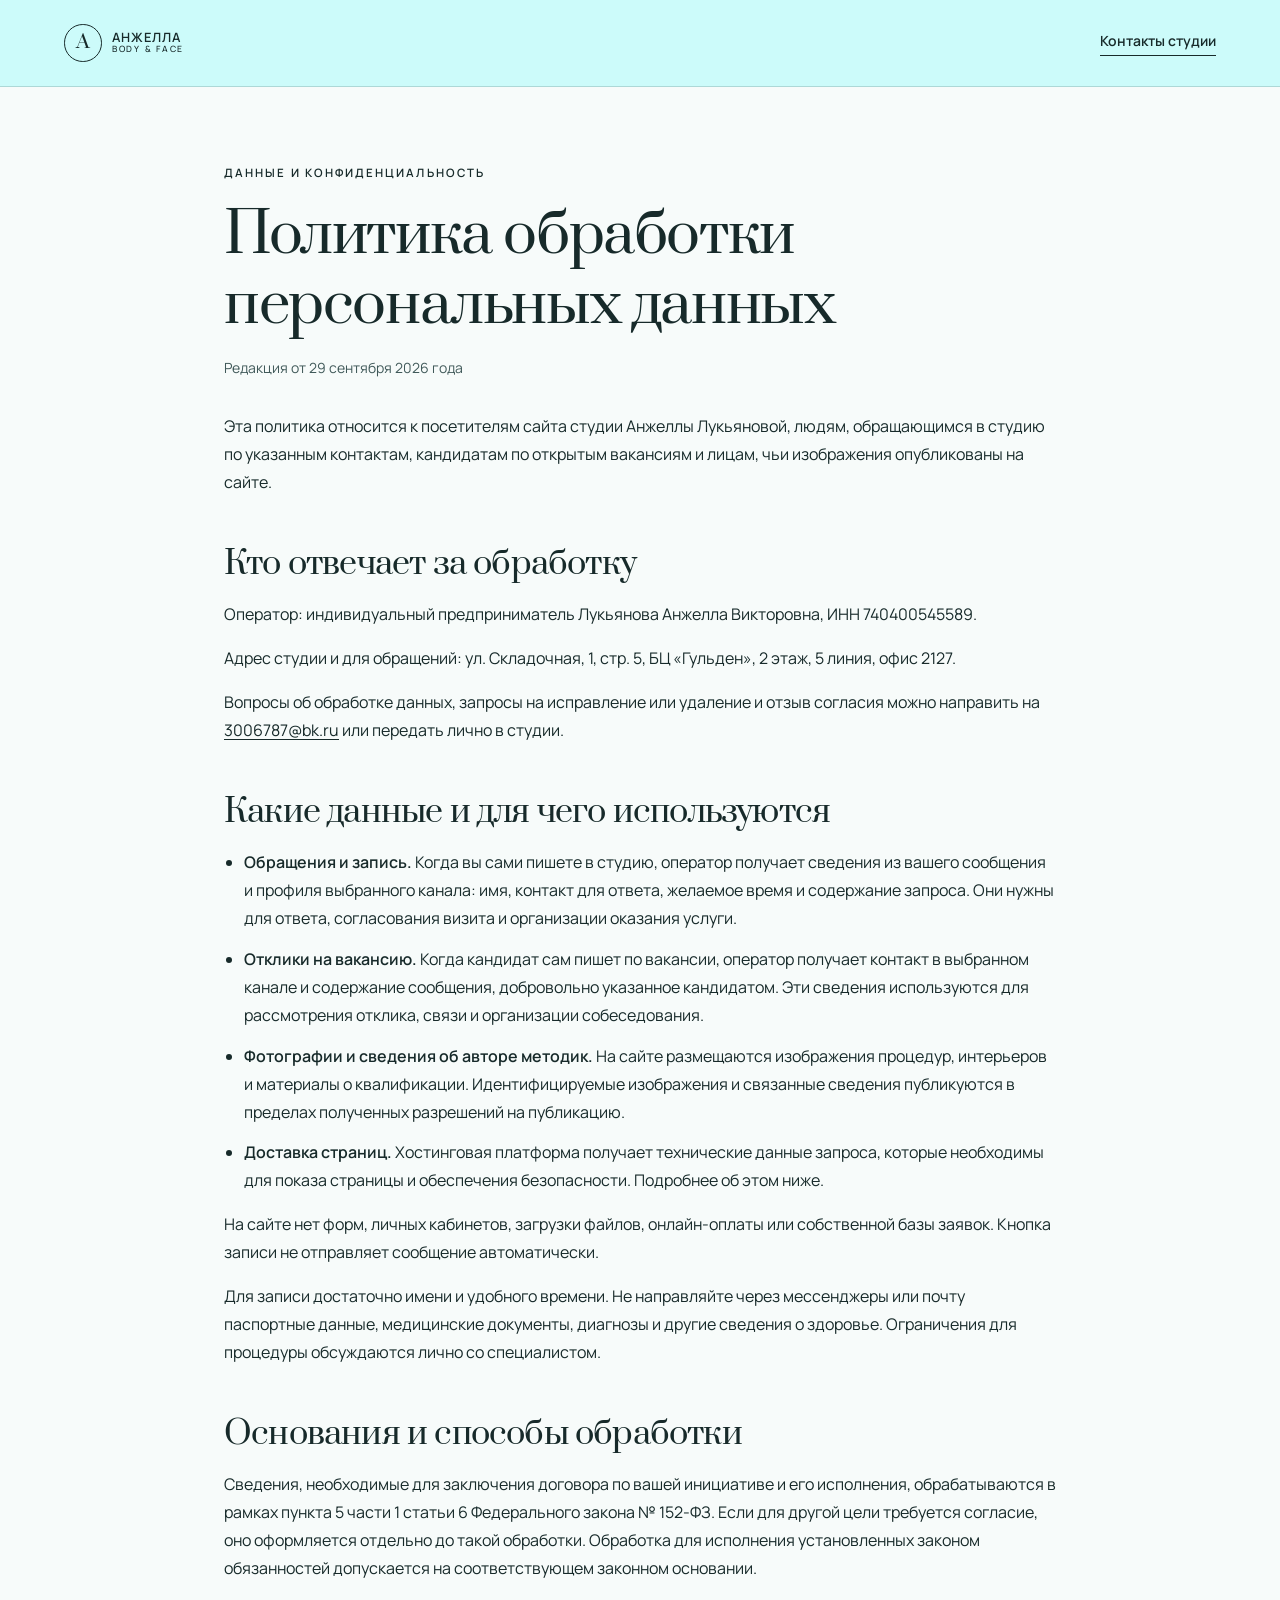
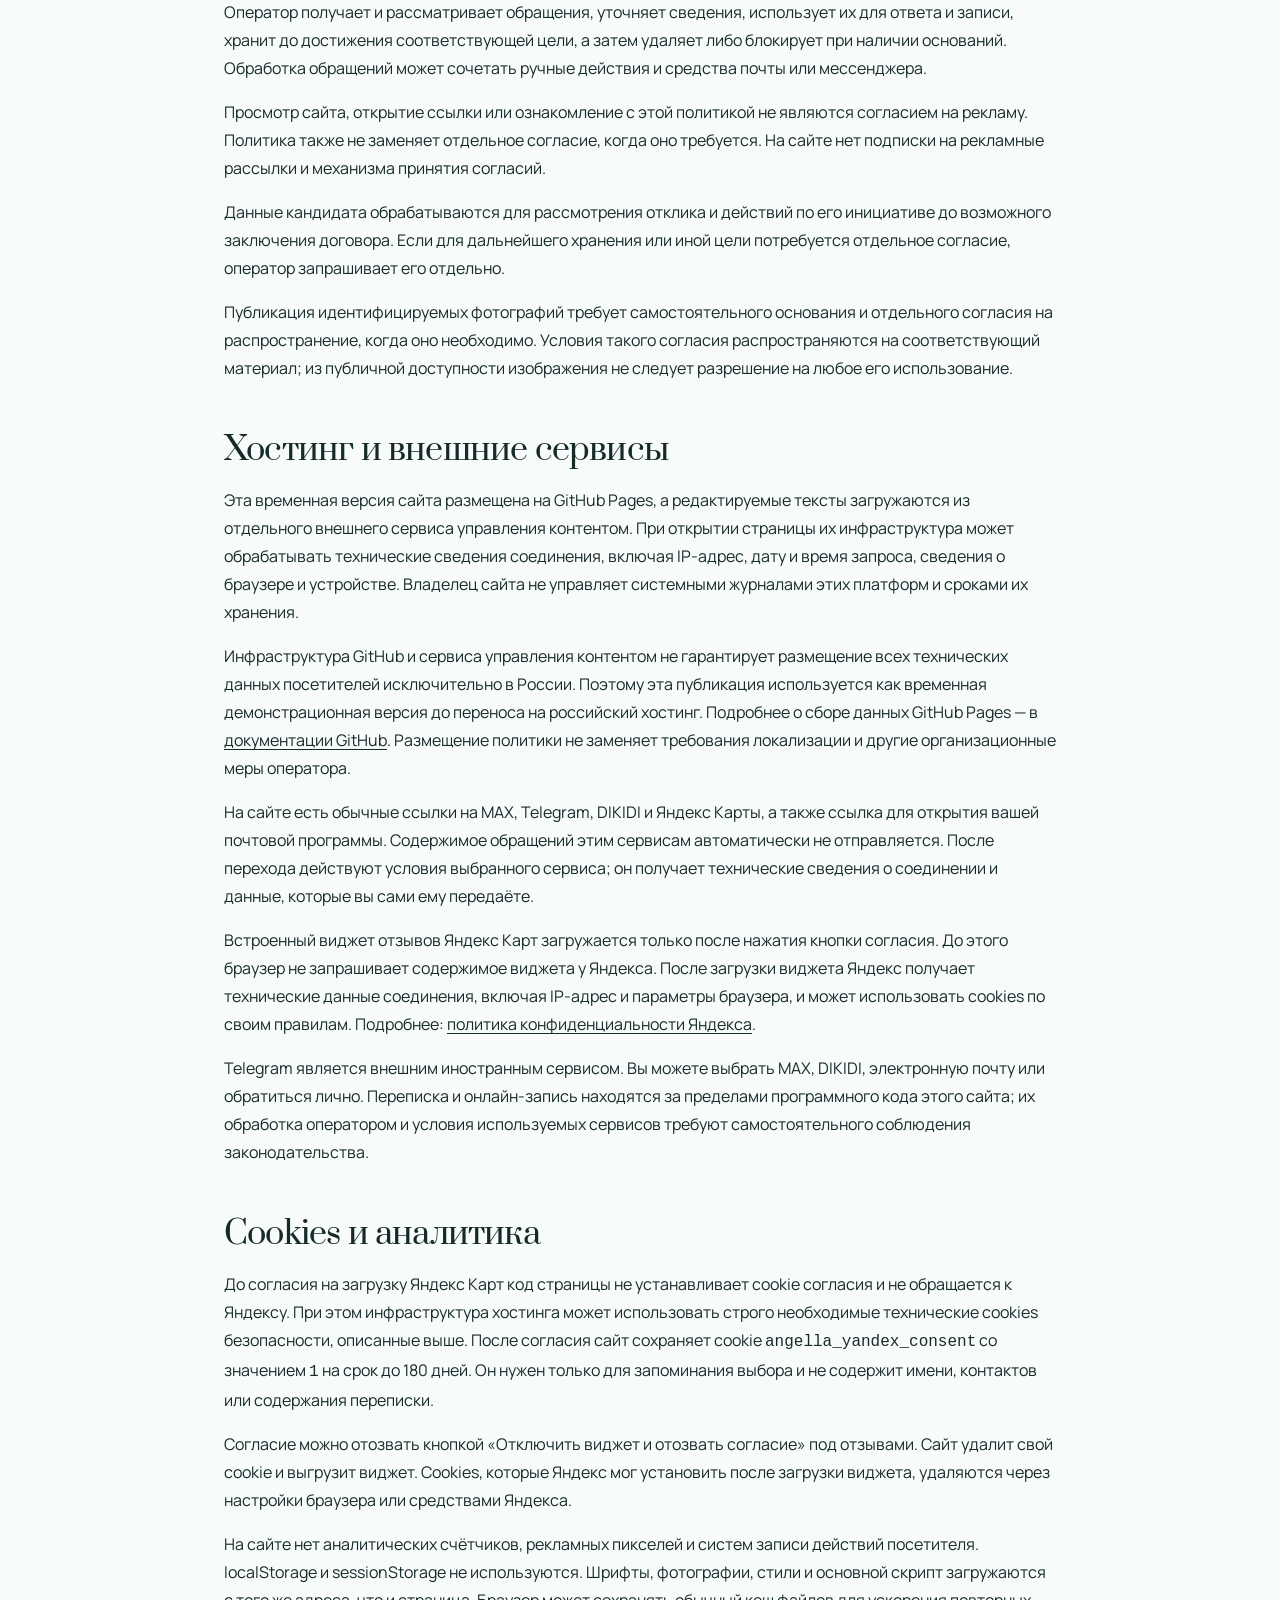
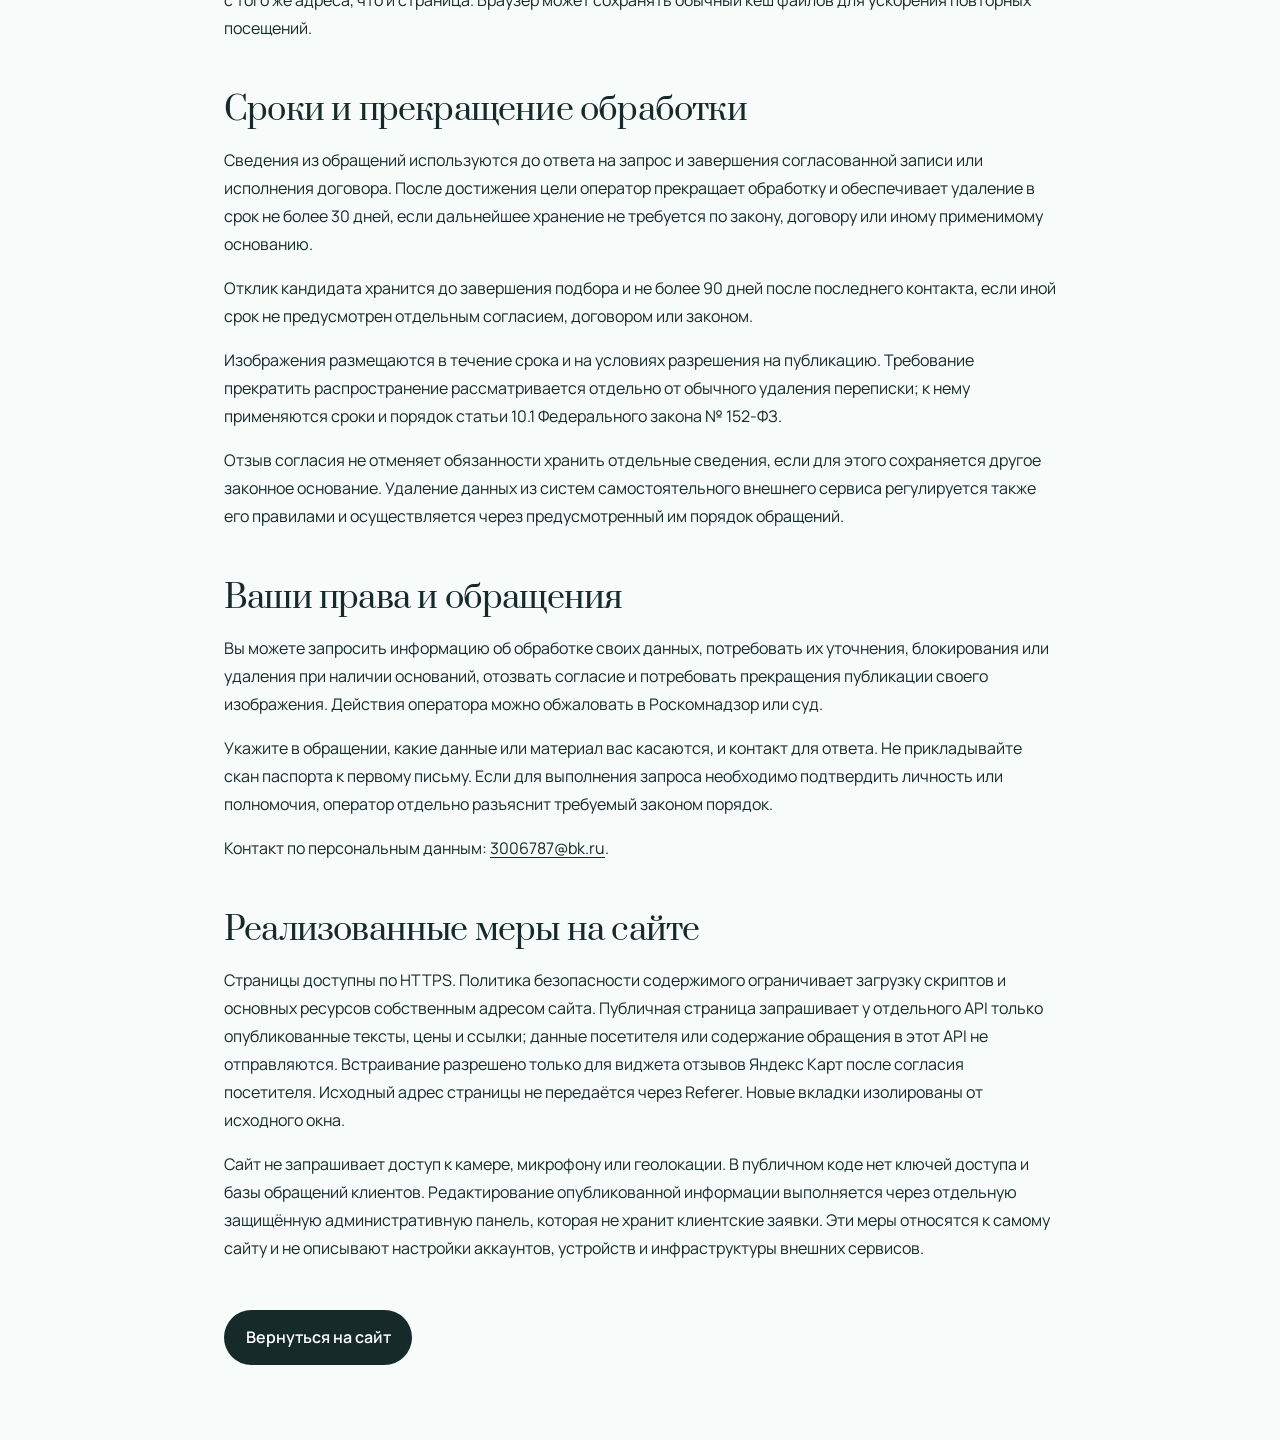
==== commit 7b399cc2: "Remove candidate data request from vacancy" ====
--- a/privacy.html
+++ b/privacy.html
@@ -25,7 +25,7 @@
   <main class="legal-main" id="privacy-content">
     <p class="eyebrow">Данные и конфиденциальность</p>
     <h1>Политика обработки персональных данных</h1>
-    <p class="legal-date">Редакция от 28 сентября 2026 года</p>
+    <p class="legal-date">Редакция от 29 сентября 2026 года</p>
     <p>Эта политика относится к посетителям сайта студии Анжеллы Лукьяновой, людям, обращающимся в студию по указанным контактам, кандидатам по открытым вакансиям и лицам, чьи изображения опубликованы на сайте.</p>
 
     <section aria-labelledby="operator-title">
@@ -39,7 +39,7 @@
       <h2 id="data-title">Какие данные и для чего используются</h2>
       <ul>
         <li><strong>Обращения и запись.</strong> Когда вы сами пишете в студию, оператор получает сведения из вашего сообщения и профиля выбранного канала: имя, контакт для ответа, желаемое время и содержание запроса. Они нужны для ответа, согласования визита и организации оказания услуги.</li>
-        <li><strong>Отклики на вакансию.</strong> Когда кандидат сам пишет по вакансии, оператор получает ФИО, контакт в выбранном канале, сведения об опыте и содержание сообщения. Они используются для рассмотрения кандидатуры, связи и организации собеседования.</li>
+        <li><strong>Отклики на вакансию.</strong> Когда кандидат сам пишет по вакансии, оператор получает контакт в выбранном канале и содержание сообщения, добровольно указанное кандидатом. Эти сведения используются для рассмотрения отклика, связи и организации собеседования.</li>
         <li><strong>Фотографии и сведения об авторе методик.</strong> На сайте размещаются изображения процедур, интерьеров и материалы о квалификации. Идентифицируемые изображения и связанные сведения публикуются в пределах полученных разрешений на публикацию.</li>
         <li><strong>Доставка страниц.</strong> Хостинговая платформа получает технические данные запроса, которые необходимы для показа страницы и обеспечения безопасности. Подробнее об этом ниже.</li>
       </ul>
--- a/assets/styles.css
+++ b/assets/styles.css
@@ -18,7 +18,7 @@
 .about{display:grid;grid-template-columns:1fr 1fr;gap:8vw;background:var(--ice)}.about-title{position:sticky;top:3rem;align-self:start}.about-title em{color:#26878a}.role{max-width:25rem;text-transform:uppercase;letter-spacing:.12em;font-size:.72rem;margin-top:2rem}.about-story{padding-top:5rem}.story-lead{font-family:var(--serif);font-size:clamp(1.65rem,3vw,3.4rem);line-height:1.15;margin:0 0 3rem;color:#ba5d60}.about-story>p:not(.story-lead){font-size:1.1rem;max-width:43rem}.credentials{display:grid;grid-template-columns:1fr 1fr;margin-top:3rem;border-top:1px solid var(--line)}.credentials span{padding:1rem .5rem 1rem 0;border-bottom:1px solid var(--line);font-size:.78rem;text-transform:uppercase;letter-spacing:.05em}
 .visit{background:#fff}.steps{display:grid;grid-template-columns:repeat(3,1fr);list-style:none;padding:0;margin:5rem 0 0;border-top:1px solid var(--line)}.steps li{padding:2rem 2rem 4rem 0;border-right:1px solid var(--line)}.steps li+li{padding-left:2rem}.steps li:last-child{border:0}.steps span{font-family:var(--serif);color:#ba5d60}.steps h3{font-family:var(--serif);font-size:2rem;font-weight:400;margin:3rem 0 1rem}.steps p{max-width:23rem}
 .values{display:grid;grid-template-columns:1.2fr .8fr;background:var(--ink);color:#fff;gap:7vw}.values-panel em{color:var(--coral)}.values-panel>p:last-child{font-size:1.1rem;max-width:43rem;margin-top:2rem;color:rgba(255,255,255,.76)}.values-list{border-top:1px solid rgba(255,255,255,.2)}.values-list div{display:grid;grid-template-columns:3rem 1fr;padding:1.5rem 0;border-bottom:1px solid rgba(255,255,255,.2)}.values-list span{color:var(--aqua);font-family:var(--serif)}.values-list p{margin:0;font-size:1rem}
-.vacancy{background:var(--paper)}.vacancy .section-head em{color:#9a4347}.vacancy-grid{display:grid;grid-template-columns:repeat(2,minmax(0,1fr));gap:1rem;margin-top:4rem}.vacancy-card{min-height:35rem;padding:clamp(1.5rem,4vw,3rem);border-radius:1.5rem;display:flex;flex-direction:column}.vacancy-card-dark{background:var(--ink);color:#fff}.vacancy-card-light{background:var(--coral);color:var(--ink)}.vacancy-label{margin:0 0 2rem;font-size:.75rem;font-weight:600;letter-spacing:.12em;text-transform:uppercase}.vacancy-card h3{max-width:13ch;margin:0 0 2rem;font-family:var(--serif);font-size:clamp(2.2rem,4vw,4rem);font-weight:400;line-height:1}.vacancy-card>p:not(.vacancy-label){max-width:35rem;margin:0 0 1.5rem;font-size:1rem;line-height:1.7}.vacancy-card ul{display:grid;gap:1rem;margin:auto 0 0;padding:0;list-style:none}.vacancy-card li{position:relative;padding-left:1.5rem;font-size:1rem;line-height:1.55}.vacancy-card li:before{content:"";position:absolute;left:0;top:.65em;width:.55rem;height:.55rem;transform:rotate(45deg);background:var(--aqua)}.vacancy-card-light li:before{background:var(--ink)}.vacancy-bottom{display:grid;grid-template-columns:minmax(0,1fr) auto;align-items:center;gap:3rem;margin-top:1rem;padding:clamp(1.5rem,3vw,2.25rem);border:1px solid var(--line);border-radius:1.5rem;background:#fff}.vacancy-bottom .vacancy-label{margin-bottom:.7rem}.vacancy-bottom p:last-child{max-width:48rem;margin:0;line-height:1.65;color:rgba(23,42,42,.78)}.vacancy-actions{display:flex;align-items:center;gap:1.25rem;flex-wrap:wrap;justify-content:flex-end}.vacancy-link{padding-bottom:.2rem;border-bottom:1px solid currentColor;font-size:.9rem;font-weight:600}.vacancy-response{margin:1rem 0 0;padding:1rem 1.2rem;border-radius:1rem;background:var(--aqua);font-weight:600}.vacancy-note{margin:1rem 0 0;font-size:.8rem;color:rgba(23,42,42,.65)}
+.vacancy{background:var(--paper)}.vacancy .section-head em{color:#9a4347}.vacancy-grid{display:grid;grid-template-columns:repeat(2,minmax(0,1fr));gap:1rem;margin-top:4rem}.vacancy-card{min-height:35rem;padding:clamp(1.5rem,4vw,3rem);border-radius:1.5rem;display:flex;flex-direction:column}.vacancy-card-dark{background:var(--ink);color:#fff}.vacancy-card-light{background:var(--coral);color:var(--ink)}.vacancy-label{margin:0 0 2rem;font-size:.75rem;font-weight:600;letter-spacing:.12em;text-transform:uppercase}.vacancy-card h3{max-width:13ch;margin:0 0 2rem;font-family:var(--serif);font-size:clamp(2.2rem,4vw,4rem);font-weight:400;line-height:1}.vacancy-card>p:not(.vacancy-label){max-width:35rem;margin:0 0 1.5rem;font-size:1rem;line-height:1.7}.vacancy-card ul{display:grid;gap:1rem;margin:auto 0 0;padding:0;list-style:none}.vacancy-card li{position:relative;padding-left:1.5rem;font-size:1rem;line-height:1.55}.vacancy-card li:before{content:"";position:absolute;left:0;top:.65em;width:.55rem;height:.55rem;transform:rotate(45deg);background:var(--aqua)}.vacancy-card-light li:before{background:var(--ink)}.vacancy-bottom{display:grid;grid-template-columns:minmax(0,1fr) auto;align-items:center;gap:3rem;margin-top:1rem;padding:clamp(1.5rem,3vw,2.25rem);border:1px solid var(--line);border-radius:1.5rem;background:#fff}.vacancy-bottom .vacancy-label{margin-bottom:.7rem}.vacancy-bottom p:last-child{max-width:48rem;margin:0;line-height:1.65;color:rgba(23,42,42,.78)}.vacancy-actions{display:flex;align-items:center;gap:1.25rem;flex-wrap:wrap;justify-content:flex-end}.vacancy-link{padding-bottom:.2rem;border-bottom:1px solid currentColor;font-size:.9rem;font-weight:600}.vacancy-note{margin:1rem 0 0;font-size:.8rem;color:rgba(23,42,42,.65)}
 .faq{display:grid;grid-template-columns:.8fr 1.2fr;gap:8vw;background:var(--aqua)}.faq-heading em{color:#26878a}.accordion{border-top:1px solid var(--line)}details{border-bottom:1px solid var(--line)}summary{list-style:none;display:flex;justify-content:space-between;gap:1rem;padding:1.6rem 0;cursor:pointer;font-size:1.05rem;font-weight:600}summary::-webkit-details-marker{display:none}summary span{font-size:1.5rem;transition:transform .25s}details[open] summary span{transform:rotate(45deg)}details p{max-width:42rem;margin:0 0 1.7rem;color:rgba(23,42,42,.75)}.faq-answer{padding-bottom:1.7rem}.faq-answer>p:first-child{margin-bottom:1.2rem}.result-art{position:relative;overflow:hidden;max-width:42rem;margin:0;border-radius:1.15rem;background:#f8eee4;box-shadow:0 1rem 2.8rem rgba(23,42,42,.12)}.result-art:after{content:"";position:absolute;inset:0;background:linear-gradient(90deg,rgba(247,251,250,.94) 0%,rgba(247,251,250,.76) 28%,rgba(247,251,250,0) 58%);pointer-events:none}.result-art img{width:100%;aspect-ratio:3/2;object-fit:cover}.result-art figcaption{position:absolute;z-index:1;left:clamp(1.1rem,3vw,2rem);top:50%;display:grid;gap:.2rem;max-width:10rem;transform:translateY(-50%);color:var(--ink)}.result-art strong{font-family:var(--serif);font-size:clamp(2.25rem,6vw,4.4rem);font-weight:400;line-height:.9;color:#9a4347}.result-art span{font-size:.72rem;font-weight:600;line-height:1.35;text-transform:uppercase;letter-spacing:.08em}.faq-answer>.result-note{margin:.8rem 0 0;font-size:.78rem;line-height:1.55;color:rgba(23,42,42,.68)}
 .contact{display:grid;grid-template-columns:1.1fr .9fr;gap:8vw;background:var(--coral);align-items:end;min-height:62vh}.contact h2 em{color:#214545}.contact-copy>p:last-child{max-width:32rem;margin-top:2rem}.contact-actions{display:grid;gap:.7rem}.contact-button{width:100%;display:flex;justify-content:space-between;background:transparent;border:1px solid var(--ink);border-radius:999px;padding:1.2rem 1.4rem;cursor:pointer;font-weight:600;text-transform:uppercase;letter-spacing:.08em;transition:.2s}.contact-button:hover{background:var(--ink);color:#fff}.contact-actions>p{text-align:center;font-size:.7rem;text-transform:uppercase;letter-spacing:.1em}
 footer{display:grid;grid-template-columns:1fr 2fr auto;gap:2rem;align-items:end;padding:3rem clamp(1.25rem,5vw,5.5rem);background:var(--paper)}footer>p{font-size:.7rem;max-width:32rem;margin:0;text-transform:uppercase;letter-spacing:.05em}footer>a{font-size:.75rem;font-weight:600;text-transform:uppercase}
